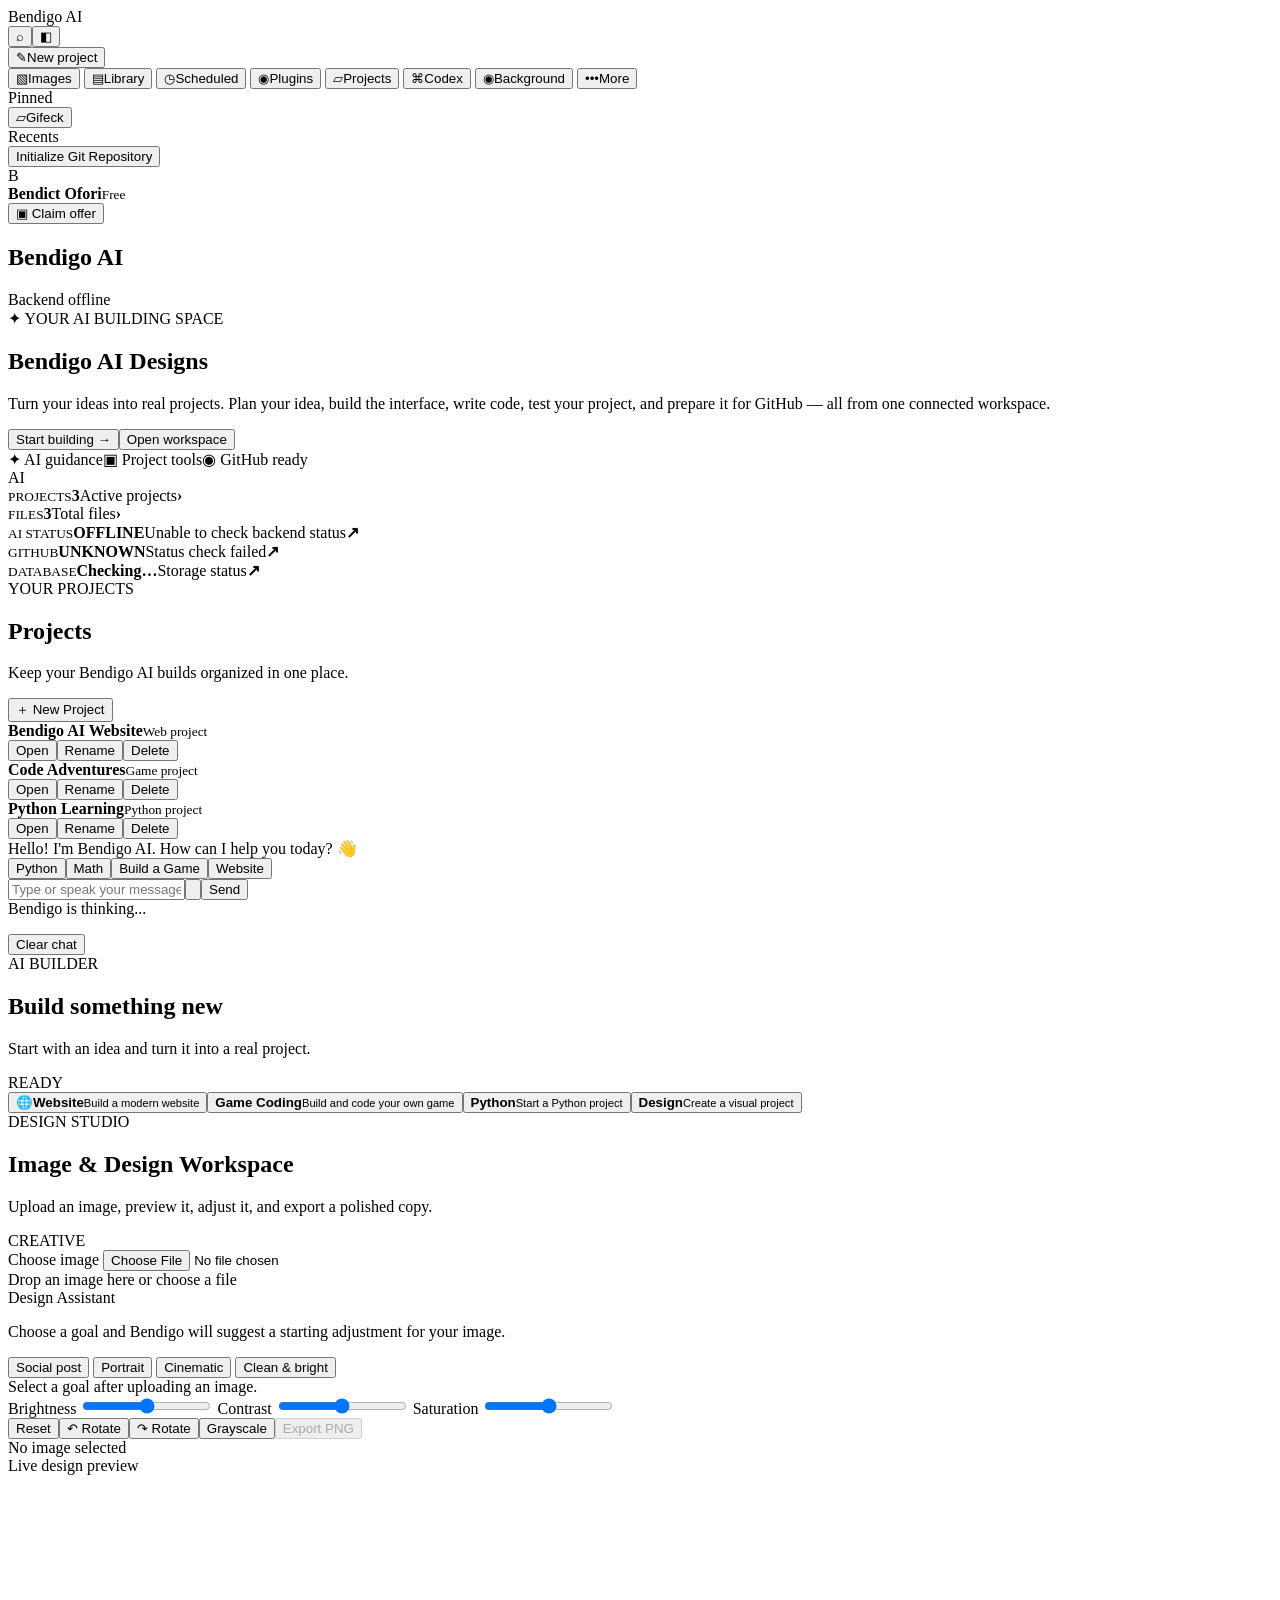
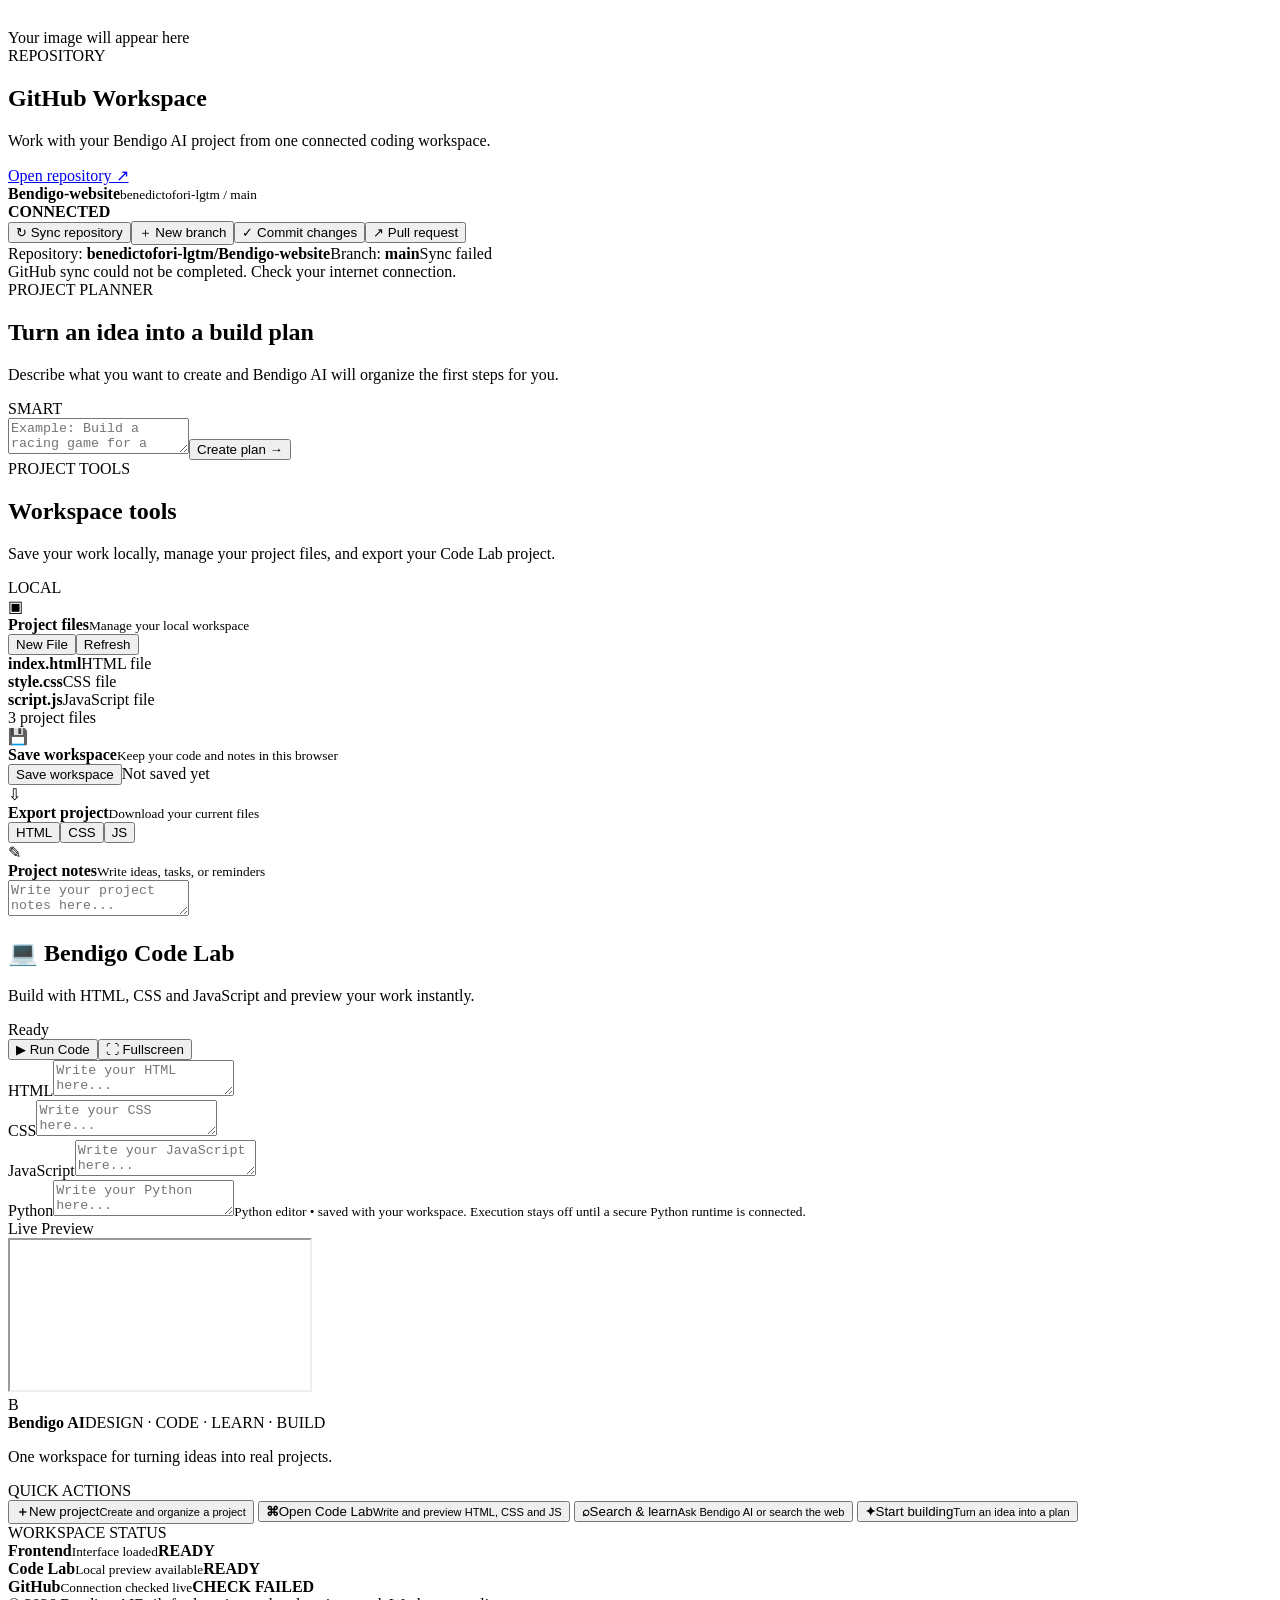
==== index.html @ de5a5fce "Add database status to workspace dashboard" ====
<!DOCTYPE html>
<html lang="en">
<head>
<meta charset="UTF-8">
<meta name="viewport" content="width=device-width, initial-scale=1.0">
<title>Bendigo AI Designs</title>
<link rel="stylesheet" href="style.css">
</head>
<body>
<main class="app">
<aside class="sidebar">
<div class="brand chatgpt-style-brand">
  <div class="brand-title">Bendigo AI</div>
  <div class="sidebar-top-icons"><button id="sidebarSearchButton" type="button" class="sidebar-icon" aria-label="Search">⌕</button><button id="sidebarCollapseButton" type="button" class="sidebar-icon" aria-label="Collapse sidebar">◧</button></div>
<div id="sidebarSearch" class="sidebar-search" hidden><input id="sidebarSearchInput" type="search" placeholder="Search workspace..." autocomplete="off"></div>
</div>
<button id="newChatButton" class="side-button chatgpt-new-chat" type="button"><span class="nav-icon">✎</span><span>New project</span></button>
<nav class="chatgpt-nav" aria-label="Main navigation">
  <button type="button" class="side-link" data-workspace-target="designStudio"><span class="nav-icon">▧</span><span>Images</span></button>
  <button type="button" class="side-link" data-workspace-target="tools"><span class="nav-icon">▤</span><span>Library</span></button>
  <button type="button" class="side-link" data-workspace-target="planner"><span class="nav-icon">◷</span><span>Scheduled</span></button>
  <button type="button" class="side-link" data-workspace-target="builder"><span class="nav-icon">◉</span><span>Plugins</span></button>
  <button type="button" class="side-link" data-workspace-target="projects"><span class="nav-icon">▱</span><span>Projects</span></button>
  <button type="button" class="side-link" data-workspace-target="codeLab"><span class="nav-icon">⌘</span><span>Codex</span></button>
  
<button id="backgroundSettingsButton" type="button" class="side-link background-settings-trigger"><span class="nav-icon">◉</span><span>Background</span></button>
  <button id="sidebarMoreButton" type="button" class="side-link more-link"><span class="nav-icon">•••</span><span>More</span></button><div id="sidebarMoreMenu" class="sidebar-more-menu" hidden><button type="button" data-more-target="chat">AI Chat</button><button type="button" data-more-target="planner">Project Planner</button><button type="button" data-more-target="tools">Workspace Tools</button><button type="button" data-more-target="github">GitHub Workspace</button></div>
</nav>
<div class="sidebar-heading">Pinned</div>
<button type="button" class="side-link pinned-link" data-workspace-target="github"><span class="nav-icon">▱</span><span>Gifeck</span></button>
<div class="sidebar-heading recents-heading">Recents</div>
<button type="button" class="side-link recent-link" data-workspace-target="github"><span>Initialize Git Repository</span></button>
<div class="sidebar-spacer"></div>
<div class="sidebar-profile">
  <div class="profile-avatar">B</div>
  <div class="profile-copy"><strong>Bendict Ofori</strong><small>Free</small></div>
</div>
<button type="button" class="claim-offer"><span>▣</span> Claim offer</button>
</aside>

<section class="main-chat">
<header><div><h1>Bendigo AI</h1></div><div class="header-ready"><span></span> AI workspace ready</div></header>
<section id="dashboard" class="workspace-dashboard">
<div class="workspace-kicker">✦ YOUR AI BUILDING SPACE</div>
<div class="workspace-hero">
<div>
<h2>Bendigo AI Designs</h2>
<p>Turn your ideas into real projects. Plan your idea, build the interface, write code, test your project, and prepare it for GitHub — all from one connected workspace.</p>
<div class="workspace-actions"><button id="startBuildingButton" type="button">Start building →</button><button id="openWorkspaceButton" type="button">Open workspace</button></div>
<div class="workspace-tags"><span>✦ AI guidance</span><span>▣ Project tools</span><span>◉ GitHub ready</span></div>
</div>
<div class="workspace-ai">AI</div>
</div>
<div class="workspace-stats">
<div><small>PROJECTS</small><strong id="statProjects">3</strong><span>Active projects</span><b>›</b></div>
<div><small>FILES</small><strong id="statFiles">3</strong><span>Total files</span><b>›</b></div>
<div><small>AI STATUS</small><strong id="statAI">Checking…</strong><span id="statAISub">Backend status</span><b>↗</b></div>
<div><small>GITHUB</small><strong id="statGithub">Checking…</strong><span id="statGithubSub">Repository status</span><b>↗</b></div>
<div><small>DATABASE</small><strong id="statDatabase">Checking…</strong><span id="statDatabaseSub">Storage status</span><b>↗</b></div>
</div>
</section><section id="projects" class="projects-panel">
  <div class="projects-head">
    <div><div class="workspace-kicker">YOUR PROJECTS</div><h2>Projects</h2><p>Keep your Bendigo AI builds organized in one place.</p></div>
    <button id="newProjectButton" type="button" class="project-primary">＋ New Project</button>
  </div>
  <div id="projectGrid" class="project-grid"></div>
</section><section id="chat" class="chat"><div class="message ai">Hello! I'm Bendigo AI. How can I help you today? 👋</div></section>
<div class="quick-prompts" aria-label="Quick prompts"><button type="button" data-prompt="Help me learn Python step by step">Python</button><button type="button" data-prompt="Help me solve this math problem step by step">Math</button><button type="button" data-prompt="Help me build a game step by step">Build a Game</button><button type="button" data-prompt="Help me create a website">Website</button></div><div class="input-area"><input id="userInput" type="text" placeholder="Type or speak your message..." autocomplete="off"><button id="voiceButton" type="button" aria-label="Use microphone" title="Voice input"><svg class="voice-mic-icon" viewBox="0 0 24 24" aria-hidden="true"><rect x="8" y="3" width="8" height="12" rx="4"></rect><path d="M5 11a7 7 0 0 0 14 0M12 18v3M8.5 21h7"></path></svg></button><button id="sendButton" type="button">Send</button></div>
<div id="typingIndicator" class="typing-indicator" aria-live="polite"><span></span><span></span><span></span> Bendigo is thinking...</div><p id="voiceStatus" class="voice-status"></p><button id="clearButton" class="clear" type="button">Clear chat</button>

<section id="builder" class="builder-panel"><div class="builder-head"><div><div class="workspace-kicker">AI BUILDER</div><h2>Build something new</h2><p>Start with an idea and turn it into a real project.</p></div><span class="builder-badge">READY</span></div><div class="builder-grid"><button type="button" data-builder="website"><b>🌐</b><strong>Website</strong><small>Build a modern website</small></button><button type="button" data-builder="game"><strong>Game Coding</strong><small>Build and code your own game</small></button><button type="button" data-builder="python"><strong>Python</strong><small>Start a Python project</small></button><button type="button" data-builder="design"><strong>Design</strong><small>Create a visual project</small></button></div></section><section id="designStudio" class="design-studio-panel">
<div class="design-studio-head"><div><div class="workspace-kicker">DESIGN STUDIO</div><h2>Image & Design Workspace</h2><p>Upload an image, preview it, adjust it, and export a polished copy.</p></div><span class="design-badge">CREATIVE</span></div>
<div class="design-grid">
<div class="design-upload-card">
<label class="design-upload-label" for="designImageInput">Choose image</label>
<input id="designImageInput" type="file" accept="image/*">
<div id="designDropZone" class="design-drop-zone">Drop an image here or choose a file</div>
<div class="design-assistant-card">
<div class="design-assistant-title">Design Assistant</div>
<p>Choose a goal and Bendigo will suggest a starting adjustment for your image.</p>
<div class="design-goals">
<button type="button" data-design-goal="social">Social post</button>
<button type="button" data-design-goal="portrait">Portrait</button>
<button type="button" data-design-goal="cinematic">Cinematic</button>
<button type="button" data-design-goal="clean">Clean & bright</button>
</div>
<span id="designAssistantStatus" class="tool-status">Select a goal after uploading an image.</span>
</div>
<div class="design-controls">
<label>Brightness <input id="designBrightness" type="range" min="50" max="150" value="100"></label>
<label>Contrast <input id="designContrast" type="range" min="50" max="150" value="100"></label>
<label>Saturation <input id="designSaturation" type="range" min="0" max="200" value="100"></label>
</div>
<div class="design-actions"><button id="designResetButton" type="button">Reset</button><button id="designRotateLeft" type="button">↶ Rotate</button><button id="designRotateRight" type="button">↷ Rotate</button><button id="designGrayscale" type="button">Grayscale</button><button id="designDownloadButton" type="button" disabled>Export PNG</button></div>
<span id="designStatus" class="tool-status">No image selected</span>
</div>
<div class="design-preview-card"><div class="design-preview-title">Live design preview</div><div class="design-canvas-wrap"><canvas id="designCanvas"></canvas><div id="designEmptyState">Your image will appear here</div></div></div>
</div>
</section><section id="github" class="github-panel"><div class="github-head"><div><div class="workspace-kicker">REPOSITORY</div><h2>GitHub Workspace</h2><p>Work with your Bendigo AI project from one connected coding workspace.</p></div><a class="github-open" href="https://github.com/benedictofori-lgtm/Bendigo-website" target="_blank" rel="noopener">Open repository ↗</a></div><div class="github-status"><span class="github-dot"></span><div><strong>Bendigo-website</strong><small>benedictofori-lgtm / main</small></div><b id="githubConnectionMode">CONNECTED</b></div><div class="github-actions"><button id="githubSyncButton" type="button">↻ Sync repository</button><button id="githubBranchButton" type="button">＋ New branch</button><button id="githubCommitButton" type="button">✓ Commit changes</button><button id="githubPrButton" type="button">↗ Pull request</button></div><div class="github-meta"><span>Repository: <b>benedictofori-lgtm/Bendigo-website</b></span><span>Branch: <b id="githubBranchName">main</b></span><span id="githubSyncStatus">Ready to sync</span></div><div id="githubFiles" class="github-files"><div class="github-file">Loading repository files…</div></div></section><section id="planner" class="planner-panel">
<div class="planner-head"><div><div class="workspace-kicker">PROJECT PLANNER</div><h2>Turn an idea into a build plan</h2><p>Describe what you want to create and Bendigo AI will organize the first steps for you.</p></div><span class="planner-badge">SMART</span></div>
<div class="planner-input-row"><textarea id="plannerInput" placeholder="Example: Build a racing game for a school website with levels, score, and a start screen."></textarea><button id="planProjectButton" type="button">Create plan →</button></div>
<div id="plannerResult" class="planner-result" hidden></div>
</section><section id="tools" class="tools-panel">
<div class="tools-head"><div><div class="workspace-kicker">PROJECT TOOLS</div><h2>Workspace tools</h2><p>Save your work locally, manage your project files, and export your Code Lab project.</p></div><span class="tools-badge">LOCAL</span></div>
<div class="tools-grid">
<div class="tool-card file-explorer-card"><div class="tool-card-top"><span class="tool-icon">▣</span><div><strong>Project files</strong><small>Manage your local workspace</small></div></div><div class="file-explorer-actions"><button id="newFileButton" type="button">New File</button><button id="refreshFilesButton" type="button">Refresh</button></div><div id="workspaceFiles" class="workspace-files file-explorer-list"></div><span id="fileExplorerStatus" class="tool-status">3 core files</span></div>
<div class="tool-card"><div class="tool-card-top"><span class="tool-icon">💾</span><div><strong>Save workspace</strong><small>Keep your code and notes in this browser</small></div></div><button id="saveWorkspaceButton" class="tool-action" type="button">Save workspace</button><span id="saveWorkspaceStatus" class="tool-status">Not saved yet</span></div>
<div class="tool-card"><div class="tool-card-top"><span class="tool-icon">⇩</span><div><strong>Export project</strong><small>Download your current files</small></div></div><div class="tool-actions"><button id="downloadHtmlButton" type="button">HTML</button><button id="downloadCssButton" type="button">CSS</button><button id="downloadJsButton" type="button">JS</button></div></div>
<div class="tool-card notes-card"><div class="tool-card-top"><span class="tool-icon">✎</span><div><strong>Project notes</strong><small>Write ideas, tasks, or reminders</small></div></div><textarea id="projectNotes" class="project-notes" placeholder="Write your project notes here..."></textarea></div>
</div>
</section><section id="codeLab" class="code-lab">
<div class="code-lab-header"><div><h2>💻 Bendigo Code Lab</h2><p>Build with HTML, CSS and JavaScript and preview your work instantly.</p></div><div class="code-lab-actions"><div class="code-status" id="codeStatus">Ready</div><button id="runCodeButton" type="button">▶ Run Code</button><button id="fullscreenPreviewButton" type="button" class="preview-control">⛶ Fullscreen</button></div></div>
<div class="editor-grid">
<div class="editor-box"><label for="htmlCode">HTML</label><textarea id="htmlCode" spellcheck="false" placeholder="Write your HTML here..."></textarea></div>
<div class="editor-box"><label for="cssCode">CSS</label><textarea id="cssCode" spellcheck="false" placeholder="Write your CSS here..."></textarea></div>
<div class="editor-box"><label for="jsCode">JavaScript</label><textarea id="jsCode" spellcheck="false" placeholder="Write your JavaScript here..."></textarea></div>
<div class="editor-box"><label for="pythonCode">Python</label><textarea id="pythonCode" spellcheck="false" placeholder="Write your Python here..."></textarea><small class="editor-note">Python editor • saved with your workspace. Execution stays off until a secure Python runtime is connected.</small></div>
</div>
<div class="preview-title">Live Preview</div><iframe id="codePreview" title="Code preview" sandbox="allow-scripts"></iframe>
</section>
</section>

<section class="bendigo-bottom" aria-label="Bendigo AI workspace shortcuts">
  <div class="bottom-glow"></div>
  <div class="bottom-topline">
    <div class="bottom-brand">
      <div class="bottom-mark" aria-hidden="true">B</div>
      <div><strong>Bendigo AI</strong><span>DESIGN · CODE · LEARN · BUILD</span></div>
    </div>
    <p class="bottom-intro">One workspace for turning ideas into real projects.</p>
  </div>
  <div class="bottom-section-label">QUICK ACTIONS</div>
  <div class="bottom-grid">
    <button type="button" data-bottom-action="new-project"><b>＋</b><span>New project</span><small>Create and organize a project</small></button>
    <button type="button" data-bottom-action="open-code"><b>⌘</b><span>Open Code Lab</span><small>Write and preview HTML, CSS and JS</small></button>
    <button type="button" data-bottom-action="search"><b>⌕</b><span>Search & learn</span><small>Ask Bendigo AI or search the web</small></button>
    <button type="button" data-bottom-action="build"><b>✦</b><span>Start building</span><small>Turn an idea into a plan</small></button>
  </div>
  <div class="bottom-section-label bottom-status-label">WORKSPACE STATUS</div>
  <div class="bottom-status-grid">
    <div><span class="bottom-status-dot" aria-hidden="true"></span><span><strong>Frontend</strong><small>Interface loaded</small></span><b>READY</b></div>
    <div><span class="bottom-status-dot" aria-hidden="true"></span><span><strong>Code Lab</strong><small>Local preview available</small></span><b>READY</b></div>
    <div><span class="bottom-status-dot bottom-status-checking" aria-hidden="true"></span><span><strong>GitHub</strong><small>Connection checked live</small></span><b id="bottomGithubStatus">CHECKING</b></div>
  </div>
  <div class="bottom-line"></div>
  <div class="bottom-meta"><span>© 2026 Bendigo AI</span><span>Built for learning and real project work</span><span class="bottom-live"><i></i> Workspace online</span></div>
</section>
</main>

<section id="backgroundSettings" class="background-settings" hidden aria-label="Background color picker">
  <div class="background-settings-backdrop" data-background-close></div>
  <div class="background-settings-dialog" role="dialog" aria-modal="true" aria-labelledby="backgroundSettingsTitle">
    <div class="background-settings-header">
      <h2 id="backgroundSettingsTitle">Color picker</h2>
      <button id="backgroundSettingsClose" class="background-close" type="button" aria-label="Close">×</button>
    </div>
    <div class="background-settings-body">
      <div class="background-color-row">
        <input id="backgroundColorSlider" class="rainbow-slider" type="range" min="0" max="360" value="220" aria-label="Background color">
        <output id="backgroundColorValue">#020817</output>
      </div>
      <div class="background-brightness-row">
        <div class="background-brightness-head"><strong>Brightness</strong><output id="backgroundBrightnessValue">70%</output></div>
        <input id="backgroundBrightnessSlider" class="brightness-slider" type="range" min="15" max="100" value="70" aria-label="Background brightness">
      </div>
      <div id="backgroundPreview" class="background-preview" aria-label="Background preview"></div>
    </div>
    <div class="background-settings-footer">
      <button id="backgroundResetButton" class="background-reset" type="button">Reset</button>
      <button id="backgroundApplyButton" class="background-apply" type="button">Apply</button>
    </div>
  </div>
</section>
<script src="script.js"></script>
</body>
</html>
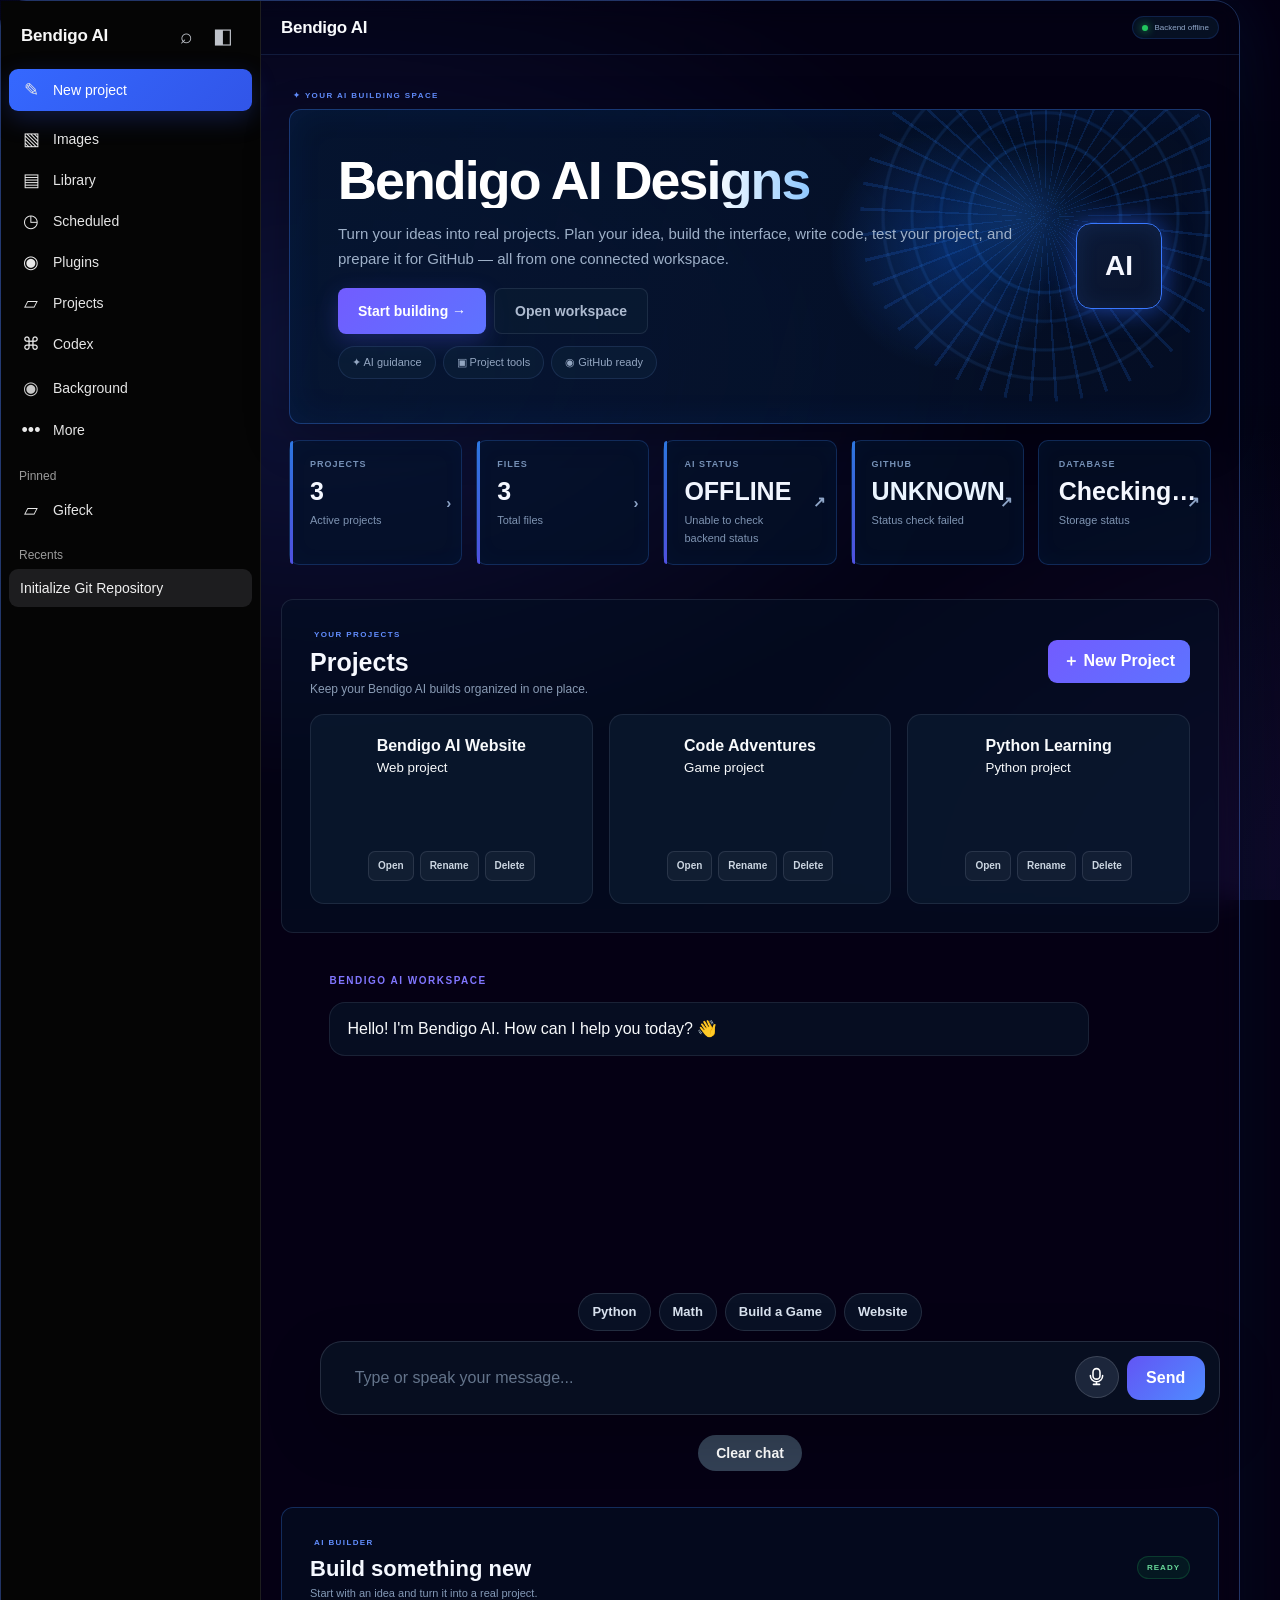
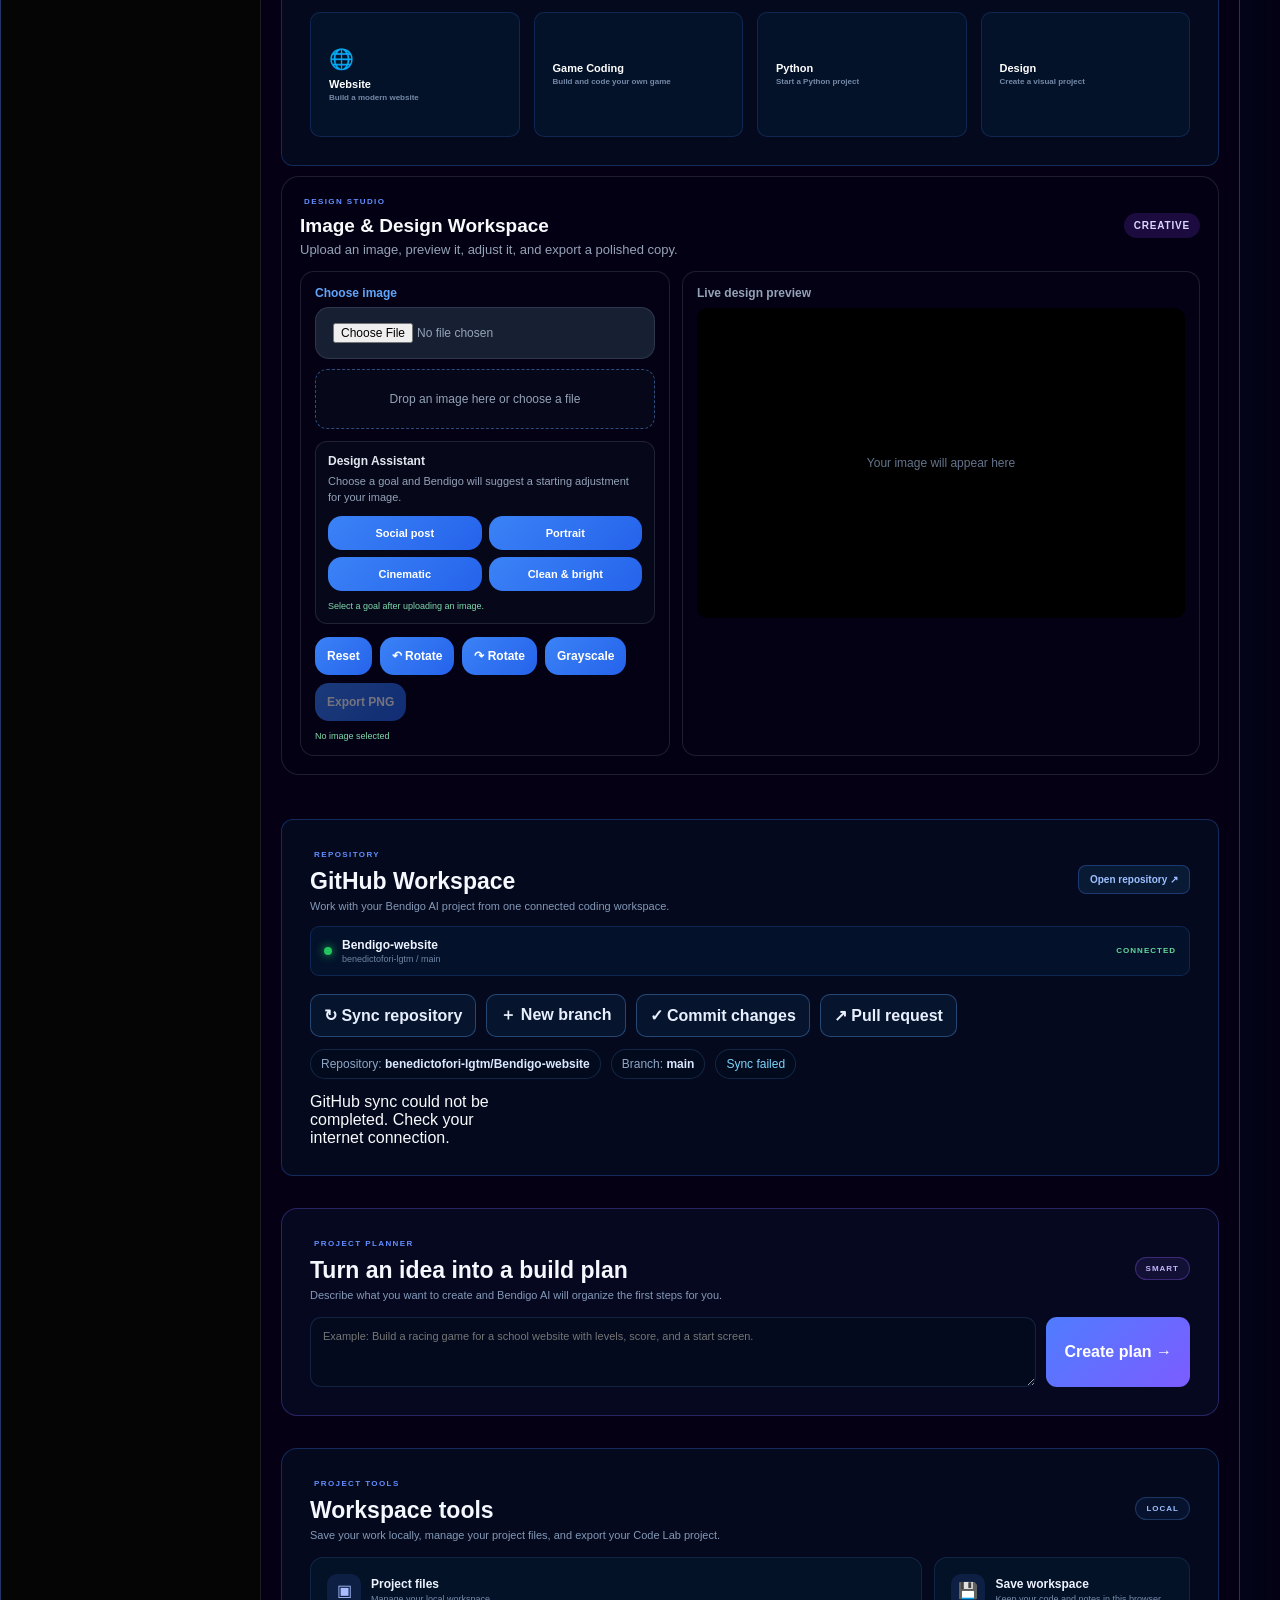
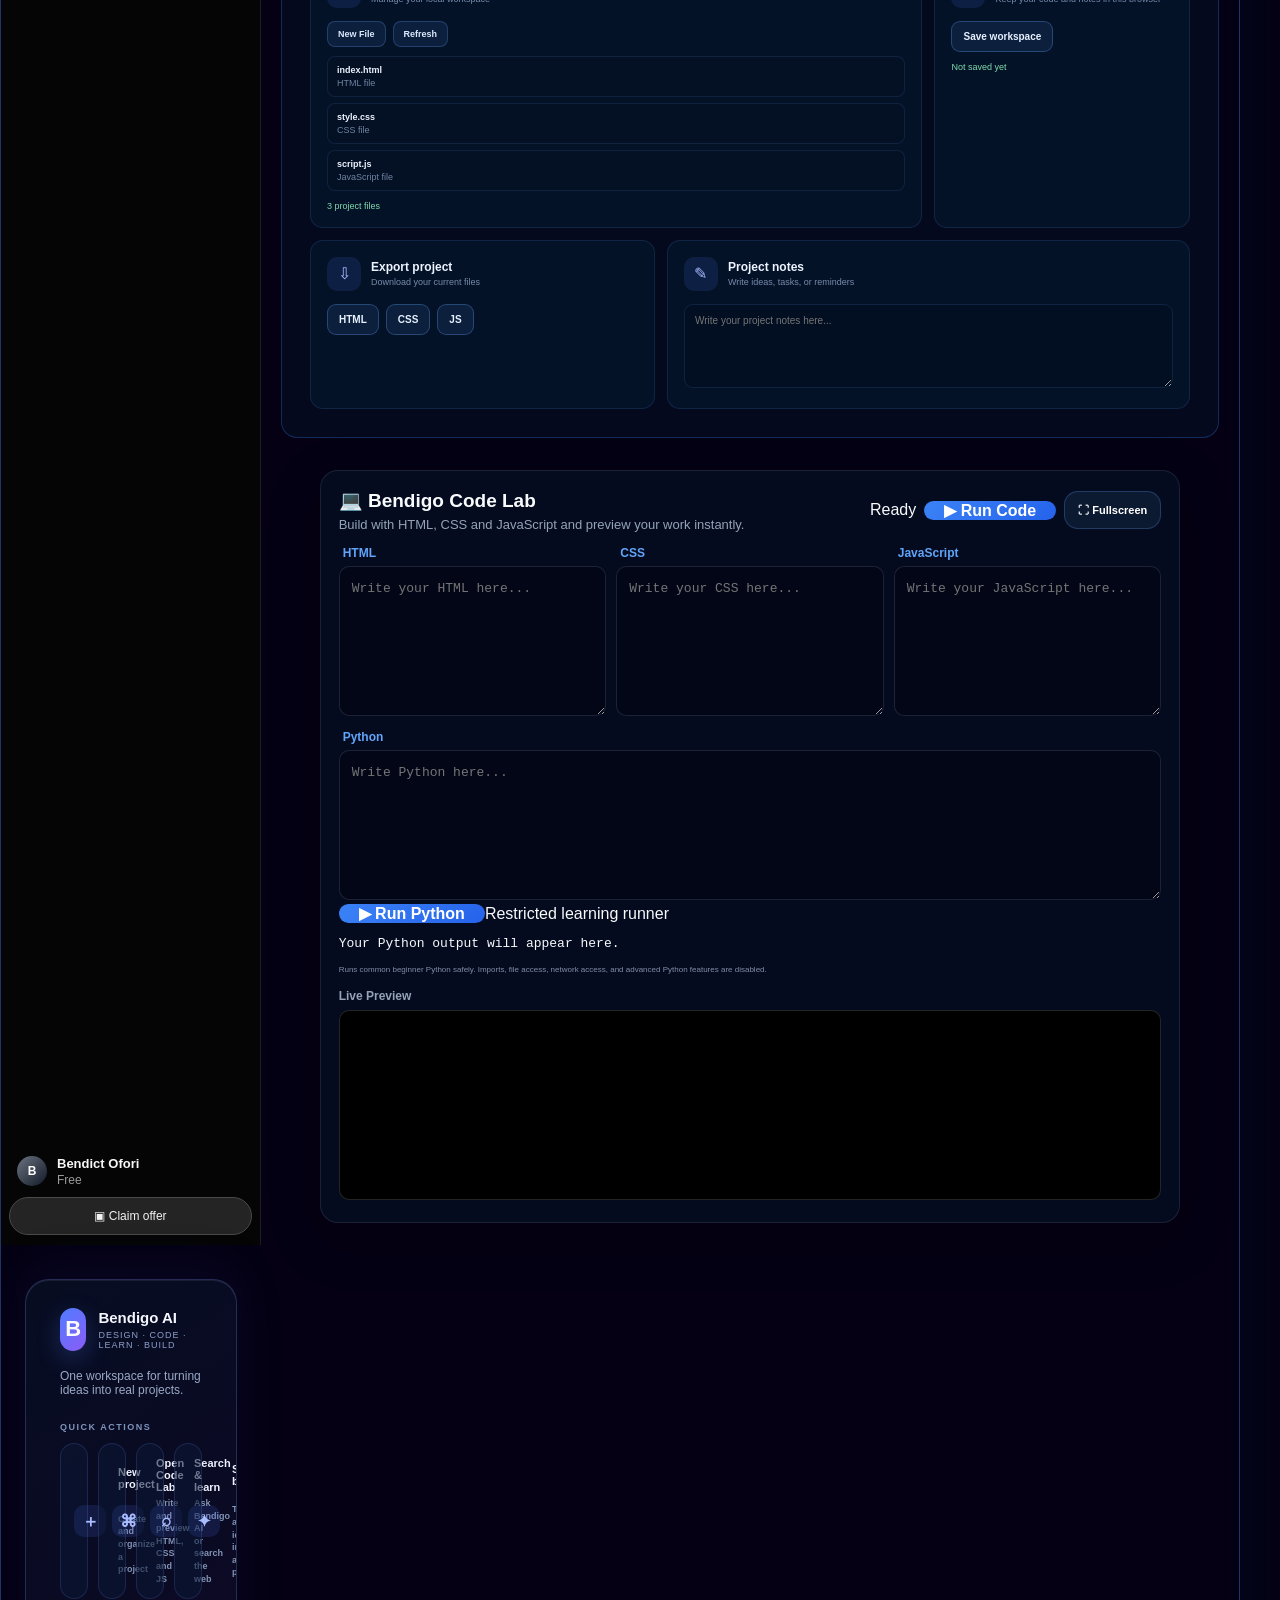
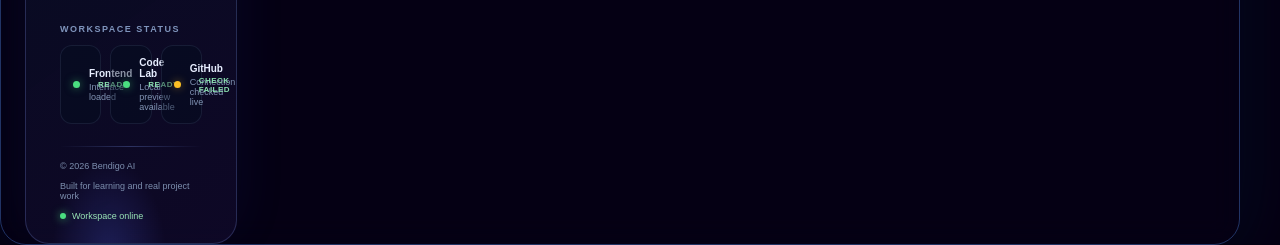
==== commit ad122aad: "Add Python run controls to Code Lab" ====
--- a/index.html
+++ b/index.html
@@ -114,7 +114,7 @@
 <div class="editor-box"><label for="htmlCode">HTML</label><textarea id="htmlCode" spellcheck="false" placeholder="Write your HTML here..."></textarea></div>
 <div class="editor-box"><label for="cssCode">CSS</label><textarea id="cssCode" spellcheck="false" placeholder="Write your CSS here..."></textarea></div>
 <div class="editor-box"><label for="jsCode">JavaScript</label><textarea id="jsCode" spellcheck="false" placeholder="Write your JavaScript here..."></textarea></div>
-<div class="editor-box"><label for="pythonCode">Python</label><textarea id="pythonCode" spellcheck="false" placeholder="Write your Python here..."></textarea><small class="editor-note">Python editor • saved with your workspace. Execution stays off until a secure Python runtime is connected.</small></div>
+<div class="editor-box python-editor-box"><label for="pythonCode">Python</label><textarea id="pythonCode" spellcheck="false" placeholder="Write Python here..."></textarea><div class="python-run-row"><button id="runPythonButton" type="button">▶ Run Python</button><span id="pythonRunStatus" role="status">Restricted learning runner</span></div><pre id="pythonOutput" class="python-output" aria-live="polite">Your Python output will appear here.</pre><small class="editor-note">Runs common beginner Python safely. Imports, file access, network access, and advanced Python features are disabled.</small></div>
 </div>
 <div class="preview-title">Live Preview</div><iframe id="codePreview" title="Code preview" sandbox="allow-scripts"></iframe>
 </section>
--- a/style.css
+++ b/style.css
@@ -0,0 +1,969 @@
+:root{--bg:#0b1020;--panel:#111827;--panel-2:#172033;--text:#f8fafc;--muted:#94a3b8;--accent:#3b82f6;--accent-2:#60a5fa;--user:#2563eb;--ai:#1e293b;--border:rgba(148,163,184,.18)}
+*{box-sizing:border-box}body{margin:0;min-height:100vh;font-family:Arial,sans-serif;background:#020617;display:flex;align-items:center;justify-content:center;padding:24px;color:var(--text);position:relative;overflow-x:hidden}
+body::before{content:"";position:fixed;z-index:0;width:145vmax;height:145vmax;left:50%;top:50%;transform:translate(-50%,-50%);transform-origin:center;background-image:url("556687203956557153.jfif");background-size:cover;background-position:center;background-repeat:no-repeat;animation:spaceRotate 50s linear infinite;opacity:.96;pointer-events:none}
+body::after{content:"";position:fixed;inset:0;z-index:1;background:linear-gradient(var(--bendigo-bg-tint,rgba(2,6,23,.10)),var(--bendigo-bg-tint,rgba(2,6,23,.10))),linear-gradient(var(--bendigo-bg-overlay,rgba(2,6,23,.14)),var(--bendigo-bg-overlay,rgba(2,6,23,.14)));pointer-events:none}
+.app{position:relative;z-index:2;width:100%;max-width:1200px;min-height:calc(100vh - 48px);display:grid;grid-template-columns:230px 1fr;background:rgba(7,13,29,.16);border:1px solid rgba(148,163,184,.42);border-radius:28px;overflow:hidden;box-shadow:0 28px 90px rgba(0,0,0,.62),0 0 45px rgba(96,165,250,.12);backdrop-filter:blur(10px);-webkit-backdrop-filter:blur(10px)}
+.sidebar{padding:22px 16px;background:rgba(2,6,23,.16);border-right:1px solid var(--border);display:flex;flex-direction:column}.brand{display:flex;align-items:center;gap:11px;margin-bottom:25px}.logo,.header-logo{display:grid;place-items:center;border-radius:14px;background:linear-gradient(135deg,var(--accent),#7c3aed);box-shadow:0 8px 25px rgba(59,130,246,.3)}.logo{width:45px;height:45px;font-size:25px}.brand strong{display:block;font-size:16px}.brand span{color:var(--muted);font-size:12px}
+.side-button,.side-link{width:100%;border:0;color:var(--text);cursor:pointer;text-align:left}.side-button{padding:12px 14px;border-radius:12px;background:linear-gradient(135deg,var(--accent),#2563eb);font-weight:600;margin-bottom:25px}.side-section p{margin:0 10px 8px;color:#64748b;font-size:11px;font-weight:bold;letter-spacing:1px}.side-link{padding:12px 10px;margin-bottom:4px;background:transparent;border-radius:10px;font-size:14px}.side-link:hover{background:var(--panel-2)}.sidebar-bottom{margin-top:auto;display:flex;flex-direction:column;gap:5px;color:#4ade80;font-size:13px}.sidebar-bottom small{color:#64748b}
+.main-chat{min-width:0;display:flex;flex-direction:column}header{display:flex;align-items:center;gap:15px;padding:22px 24px;background:rgba(2,6,23,.10);border-bottom:1px solid var(--border)}.header-logo{width:52px;height:52px;font-size:29px}h1{margin:0;font-size:24px}header p{margin:5px 0 0;color:var(--muted)}
+.chat{flex:1;min-height:300px;height:360px;padding:24px;overflow-y:auto;background:rgba(15,23,42,.10)}.message{max-width:78%;padding:14px 17px;margin-bottom:14px;border-radius:18px;line-height:1.5;animation:messageIn .2s ease-out}.message.ai{background:var(--ai);border:1px solid var(--border);margin-right:auto}.message.user{background:linear-gradient(135deg,var(--user),#1d4ed8);color:white;margin-left:auto}.quick-prompts{display:flex;gap:8px;flex-wrap:wrap;padding:10px 20px 4px;background:rgba(2,6,23,.08)}.quick-prompts button{min-height:36px;padding:0 13px;border:1px solid rgba(148,163,184,.25);border-radius:999px;background:rgba(15,23,42,.28);font-size:13px;backdrop-filter:blur(5px)}.quick-prompts button:hover{background:rgba(59,130,246,.35)}.input-area{display:flex;gap:10px;padding:18px 20px 10px;background:rgba(2,6,23,.08)}input{flex:1;min-width:0;padding:15px 17px;border:1px solid var(--border);border-radius:14px;font-size:16px;outline:none;background:var(--panel-2);color:var(--text)}input::placeholder{color:#64748b}input:focus{border-color:var(--accent-2);box-shadow:0 0 0 3px rgba(59,130,246,.14)}button{border:0;border-radius:14px;padding:0 20px;background:linear-gradient(135deg,var(--accent),#2563eb);color:white;font-size:16px;font-weight:600;cursor:pointer}button:hover{opacity:.94}button:disabled{opacity:.55;cursor:not-allowed}#voiceButton{padding:0 16px}.voice-status{min-height:20px;margin:0;padding:4px 20px 12px;text-align:center;font-size:13px;color:var(--muted);background:rgba(2,6,23,.08)}.clear{align-self:center;margin:0 auto 18px;padding:10px 18px;background:#334155;font-size:14px}
+.code-lab{margin:0 20px 22px;padding:18px;border:1px solid var(--border);border-radius:18px;background:rgba(2,6,23,.12)}.code-lab-header{display:flex;align-items:center;justify-content:space-between;gap:15px;margin-bottom:14px}.code-lab h2{margin:0 0 5px;font-size:19px}.code-lab-header p{margin:0;color:var(--muted);font-size:13px}
+.editor-grid{display:grid;grid-template-columns:repeat(3,1fr);gap:10px}.editor-box label{display:block;margin:0 0 6px 4px;color:var(--accent-2);font-size:12px;font-weight:bold}textarea{width:100%;min-height:150px;resize:vertical;padding:12px;border:1px solid var(--border);border-radius:10px;outline:none;background:#020617;color:#dbeafe;font:13px/1.5 Consolas,monospace}textarea:focus{border-color:var(--accent-2)}.preview-title{margin:14px 0 7px;font-size:12px;color:var(--muted);font-weight:bold}#codePreview{width:100%;height:190px;border:1px solid var(--border);border-radius:10px;background:white}
+.game-score{padding:9px 13px;border-radius:10px;background:var(--panel-2);font-weight:bold}.game-area{position:relative;width:min(100%,430px);height:330px;margin:0 auto;overflow:hidden;border:4px solid #334155;border-radius:14px;background:repeating-linear-gradient(90deg,#263241 0,#263241 48%,#334155 48%,#334155 52%);outline:none}.road-line{position:absolute;width:7px;height:55px;background:#f8fafc;left:50%;transform:translateX(-50%);opacity:.75}.line-one{top:20px}.line-two{top:150px}.car{position:absolute;z-index:3;display:grid;place-items:center;width:52px;height:65px;font-size:38px;user-select:none}.player-car{bottom:18px;left:calc(50% - 26px)}.enemy-car{top:-80px;left:calc(50% - 26px)}.game-message{position:absolute;z-index:5;inset:0;display:grid;place-items:center;text-align:center;font-size:22px;font-weight:bold;text-shadow:0 2px 8px #000;pointer-events:none}.game-controls{display:flex;justify-content:center;gap:8px;margin-top:12px}.game-controls button{min-height:42px}
+
+@keyframes messageIn{from{opacity:0;transform:translateY(6px)}to{opacity:1;transform:translateY(0)}}@media(max-width:850px){.editor-grid{grid-template-columns:1fr}.app{grid-template-columns:190px 1fr}}@media(max-width:650px){body{padding:0}.app{min-height:100vh;border-radius:0;grid-template-columns:1fr}.sidebar{display:none}.chat{height:360px}.message{max-width:88%}.code-lab{margin:0 20px 22px;padding:18px;border:1px solid var(--border);border-radius:18px;background:rgba(2,6,23,.12)}.code-lab-header{display:flex;align-items:center;justify-content:space-between;gap:15px;margin-bottom:14px}.code-lab-header button{min-height:42px}}
+.chat-search{margin:10px 0}.chat-search input{width:100%;box-sizing:border-box;padding:10px 12px;border:1px solid var(--border);border-radius:10px;background:var(--panel-2);color:var(--text);outline:none}.typing-indicator{display:none;align-items:center;gap:4px;margin:8px 20px;color:var(--muted);font-size:12px}.typing-indicator span{width:6px;height:6px;border-radius:50%;background:var(--accent-2);animation:bounce 1s infinite}.typing-indicator span:nth-child(2){animation-delay:.15s}.typing-indicator span:nth-child(3){animation-delay:.3s}@keyframes bounce{50%{transform:translateY(-4px);opacity:.5}}.message.ai{white-space:pre-wrap}.message.user{white-space:pre-wrap}@keyframes spaceRotate{from{transform:translate(-50%,-50%) rotate(0deg)}to{transform:translate(-50%,-50%) rotate(360deg)}}
+@keyframes spaceOrbit{from{transform:translate(-50%,-50%) rotate(0deg)}to{transform:translate(-50%,-50%) rotate(360deg)}}
+@media(prefers-reduced-motion:reduce){body::before{animation:none}}
+
+.conversation-list{display:flex;flex-direction:column;gap:4px;max-height:260px;overflow-y:auto;margin:0 0 14px;padding-right:2px}.conversation-row{display:flex;align-items:center;gap:3px;border:1px solid transparent;border-radius:9px;background:rgba(2,6,23,.16)}.conversation-row.active{border-color:rgba(96,165,250,.42);background:rgba(59,130,246,.12)}.conversation-item{flex:1;min-width:0;text-align:left;padding:9px 10px;border-radius:8px;background:transparent;color:var(--muted);font-size:12px;font-weight:500;white-space:nowrap;overflow:hidden;text-overflow:ellipsis}.conversation-item:hover{background:rgba(148,163,184,.08);color:var(--text)}.conversation-delete{width:28px;height:28px;padding:0;background:transparent;color:#94a3b8;font-size:18px}.conversation-delete:hover{background:rgba(239,68,68,.15);color:#fca5a5}.conversation-empty{padding:9px 10px;color:#64748b;font-size:11px}.chat-search{margin-bottom:8px}.chat-search input{background:rgba(15,23,42,.16);padding:10px 12px;font-size:13px}.sidebar .chat-search input{width:100%}@media(max-width:650px){.conversation-list{display:none}}
+
+
+/* Gemini-inspired full-screen surface */
+body{
+  align-items:stretch;
+  justify-content:stretch;
+  padding:0;
+  background:#090a0f;
+}
+body::after{
+  background:
+    radial-gradient(700px 480px at 72% 46%,rgba(39,64,180,.34),transparent 70%),
+    radial-gradient(520px 420px at 58% 78%,rgba(25,45,120,.18),transparent 72%),
+    linear-gradient(180deg,rgba(3,5,12,.68),rgba(3,5,12,.78));
+}
+.app{
+  width:100%;
+  max-width:none;
+  min-height:100vh;
+  height:100vh;
+  grid-template-columns:280px minmax(0,1fr);
+  border:0;
+  border-radius:0;
+  background:rgba(4,6,13,.42);
+  box-shadow:none;
+  backdrop-filter:blur(12px);
+  -webkit-backdrop-filter:blur(12px);
+}
+.sidebar{
+  padding:18px 14px;
+  background:rgba(20,20,21,.88);
+  border-right:1px solid rgba(255,255,255,.045);
+}
+.brand{
+  margin:0 8px 18px;
+  padding:7px 4px;
+}
+.logo{
+  width:40px;
+  height:40px;
+  border-radius:12px;
+  font-size:21px;
+}
+.side-button{
+  margin:0 0 10px;
+  border-radius:22px;
+  padding:11px 16px;
+  background:rgba(255,255,255,.06);
+  color:#f1f3f4;
+  font-weight:600;
+  border:1px solid rgba(255,255,255,.04);
+}
+.side-button:hover{
+  background:rgba(255,255,255,.10);
+}
+.chat-search{
+  margin:4px 0 16px;
+}
+.chat-search input{
+  border-radius:18px;
+  border:1px solid rgba(255,255,255,.07);
+  background:rgba(255,255,255,.045);
+  color:#e8eaed;
+  padding:10px 14px;
+}
+.chat-search input::placeholder{
+  color:#9aa0a6;
+}
+.side-section p{
+  margin-left:12px;
+  color:#8b8f98;
+  letter-spacing:.7px;
+}
+.side-link{
+  border-radius:12px;
+  padding:11px 12px;
+  color:#d9dce1;
+}
+.side-link:hover{
+  background:rgba(255,255,255,.07);
+}
+.sidebar-bottom{
+  padding:0 10px 6px;
+}
+.sidebar-bottom small{
+  color:#777c85;
+}
+.main-chat{
+  min-width:0;
+  min-height:0;
+  background:
+    radial-gradient(620px 440px at 55% 42%,rgba(37,55,150,.22),transparent 72%),
+    rgba(5,7,14,.16);
+}
+header{
+  padding:18px 28px;
+  background:rgba(5,7,14,.16);
+  border-bottom:1px solid rgba(255,255,255,.045);
+}
+.header-logo{
+  width:44px;
+  height:44px;
+  border-radius:50%;
+}
+header h1{
+  font-size:20px;
+}
+header p{
+  color:#8f96a3;
+  font-size:12px;
+}
+.chat{
+  height:auto;
+  min-height:0;
+  background:transparent;
+  padding:34px clamp(24px,8vw,120px);
+  scrollbar-width:thin;
+}
+.message{
+  max-width:min(780px,82%);
+  border-radius:20px;
+}
+.message.ai{
+  background:rgba(30,34,48,.48);
+  border-color:rgba(255,255,255,.06);
+}
+.message.user{
+  background:linear-gradient(135deg,#315fdc,#2448b8);
+}
+.quick-prompts{
+  justify-content:center;
+  padding:8px 28px 10px;
+  background:transparent;
+}
+.quick-prompts button{
+  background:rgba(255,255,255,.045);
+  border-color:rgba(255,255,255,.08);
+  color:#dfe3eb;
+}
+.quick-prompts button:hover{
+  background:rgba(72,91,190,.28);
+}
+.input-area{
+  width:min(900px,calc(100% - 48px));
+  margin:0 auto;
+  padding:10px 14px;
+  border:1px solid rgba(255,255,255,.08);
+  border-radius:30px;
+  background:rgba(31,33,40,.88);
+  box-shadow:0 10px 40px rgba(0,0,0,.25);
+  gap:8px;
+}
+.input-area input{
+  background:transparent;
+  border:0;
+  box-shadow:none;
+  padding:13px 14px;
+}
+.input-area input:focus{
+  border:0;
+  box-shadow:none;
+}
+#voiceButton{
+  width:42px;
+  height:42px;
+  padding:0;
+  border-radius:50%;
+  background:rgba(255,255,255,.07);
+}
+#sendButton{
+  min-width:78px;
+  height:42px;
+  border-radius:21px;
+  padding:0 18px;
+}
+.voice-status{
+  background:transparent;
+}
+.clear{
+  margin-bottom:14px;
+  border-radius:18px;
+}
+.code-lab,.music-studio{
+  background:rgba(9,12,22,.48);
+  border-color:rgba(255,255,255,.08);
+}
+.conversation-row{
+  background:transparent;
+}
+.conversation-row.active{
+  background:rgba(75,95,180,.15);
+}
+.conversation-item{
+  color:#aeb4bf;
+}
+@media(max-width:850px){
+  .app{grid-template-columns:220px minmax(0,1fr)}
+}
+@media(max-width:650px){
+  body{padding:0}
+  .app{height:auto;min-height:100vh;grid-template-columns:1fr}
+  .main-chat{min-height:100vh}
+  header{padding:15px 18px}
+  .chat{padding:24px 16px}
+  .input-area{width:calc(100% - 24px)}
+}
+
+
+/* Remove the rotating image background */
+body::before{
+  display:none;
+}
+body::after{
+  background:
+    radial-gradient(700px 480px at 72% 46%,rgba(39,64,180,.34),transparent 70%),
+    radial-gradient(520px 420px at 58% 78%,rgba(25,45,120,.18),transparent 72%),
+    linear-gradient(180deg,#090a0f,#080910);
+}
+
+
+/* Use the uploaded AI artwork as the website background */
+body::before{
+  display:block;
+  z-index:0;
+  width:100vw;
+  height:100vh;
+  left:0;
+  top:0;
+  transform:none;
+  background-image:url("556687203956557153.jfif");
+  background-size:cover;
+  background-position:center;
+  background-repeat:no-repeat;
+  animation:spaceRotate 50s linear infinite;
+  transform-origin:center center;
+}
+body::after{
+  background:linear-gradient(180deg,rgba(0,4,15,.18),rgba(0,5,18,.30));
+}
+
+
+/* Bendigo voice input button */
+#voiceButton{
+  display:grid;
+  place-items:center;
+  flex:0 0 42px;
+  width:42px;
+  height:42px;
+  padding:0;
+  border-radius:50%;
+  background:rgba(20,22,30,.9);
+  color:#fff;
+  border:1px solid rgba(255,255,255,.14);
+}
+#voiceButton:hover{background:rgba(35,38,48,.96);opacity:1}
+#voiceButton:active{transform:scale(.96)}
+.voice-mic-icon{width:21px;height:21px;fill:none;stroke:currentColor;stroke-width:1.8;stroke-linecap:round;stroke-linejoin:round}
+
+/* Bendigo AI workspace redesign */
+body{align-items:stretch;justify-content:stretch;padding:0;min-height:100vh;background:#06101f;overflow-x:hidden}
+body::before{width:100vw;height:100vh;left:0;top:0;transform:none;background-size:cover;background-position:center;opacity:.62;animation:none}
+body::after{background:linear-gradient(90deg,rgba(3,10,25,.84) 0 18%,rgba(3,10,25,.18) 45%,rgba(3,10,25,.28)),linear-gradient(180deg,rgba(3,10,25,.1),rgba(3,10,25,.5))}
+.app{width:100%;max-width:none;min-height:100vh;grid-template-columns:245px 1fr;border:0;border-radius:0;background:rgba(4,12,28,.22);box-shadow:none;backdrop-filter:blur(8px)}
+.sidebar{padding:20px 15px;background:rgba(3,9,23,.88);border-right:1px solid rgba(148,163,184,.12)}
+.brand{margin-bottom:24px;padding:0 9px}.logo{width:38px;height:38px;border-radius:11px;font-size:21px}
+.side-button{margin-bottom:18px;min-height:44px;border-radius:9px;background:#fff;color:#0a1324;box-shadow:none}
+.chat-search{margin-bottom:18px}.chat-search input{width:100%;padding:11px 12px;border-radius:9px;background:rgba(15,27,47,.9);font-size:13px}
+.side-section p{margin:10px 10px 8px;font-size:10px;color:#8090a8}.side-link{padding:11px 12px;border-radius:8px;color:#aebbd0}.side-link:hover,.side-link:focus{background:rgba(86,104,140,.18);color:#fff}
+.main-chat{min-width:0;background:rgba(6,17,36,.16)}
+header{padding:18px 32px;min-height:82px;background:rgba(4,14,31,.2);border-bottom:1px solid rgba(148,163,184,.13)}
+.header-logo{width:45px;height:45px;border-radius:13px;font-size:24px}h1{font-size:23px}header p{font-size:12px}
+.chat{height:auto;min-height:270px;padding:28px 7%;background:transparent}
+.chat:before{content:"BENDIGO AI WORKSPACE";display:block;color:#8176ff;font-size:10px;font-weight:800;letter-spacing:1.5px;margin:4px 0 16px}
+.message{max-width:760px;border-radius:16px;background:rgba(9,22,43,.62)!important;border:1px solid rgba(148,163,184,.14)!important;backdrop-filter:blur(12px)}
+.message.user{background:linear-gradient(135deg,#6255f5,#7c5cff)!important}
+.quick-prompts{padding:10px 7%;background:transparent;justify-content:center}.quick-prompts button{min-height:38px;background:rgba(13,27,48,.64);border:1px solid rgba(148,163,184,.2);color:#d9e2ef}
+.input-area{margin:0 6%;padding:14px 14px 14px 20px;border:1px solid rgba(148,163,184,.2);border-radius:22px;background:rgba(9,20,38,.72);backdrop-filter:blur(14px);box-shadow:0 18px 55px rgba(0,0,0,.22)}
+.input-area input{background:transparent;border:0;box-shadow:none}#sendButton{min-height:44px;border-radius:13px;background:linear-gradient(135deg,#6255f5,#4f8cff)}#voiceButton{background:rgba(75,91,120,.32);border-radius:50%;min-width:44px}
+.code-lab{margin-left:6%;margin-right:6%;background:rgba(7,19,39,.62);border:1px solid rgba(148,163,184,.15);border-radius:18px;backdrop-filter:blur(14px);box-shadow:0 16px 55px rgba(0,0,0,.2)}
+@media(max-width:850px){.app{grid-template-columns:210px 1fr}.input-area{margin-left:3%;margin-right:3%}}
+@media(max-width:650px){.app{display:block}.main-chat{min-height:100vh}.chat{padding:24px}.quick-prompts{padding:10px 18px}.input-area{margin:0 14px}.code-lab{margin-left:12px;margin-right:12px}}
+
+/* Workspace dashboard */
+.workspace-dashboard{padding:34px 6% 8px}
+.workspace-kicker{font-size:10px;font-weight:800;letter-spacing:1.6px;color:#8b7cff;margin:2px 0 12px 2px}
+.workspace-hero{display:flex;justify-content:space-between;align-items:center;gap:30px;padding:38px 42px;border:1px solid rgba(148,163,184,.16);border-radius:20px;background:rgba(7,19,39,.68);backdrop-filter:blur(15px);box-shadow:0 20px 65px rgba(0,0,0,.2)}
+.workspace-hero h2{margin:0;font-size:48px;line-height:1.05;letter-spacing:-1.5px;color:#f7f9ff}
+.workspace-hero h2::first-letter{color:#fff}
+.workspace-hero p{max-width:760px;margin:16px 0 22px;color:#9aabc2;line-height:1.65;font-size:14px}
+.workspace-actions{display:flex;gap:10px;flex-wrap:wrap}
+.workspace-actions button{border:0;border-radius:9px;padding:12px 18px;font-weight:700;cursor:pointer}
+#startBuildingButton{background:linear-gradient(135deg,#725cff,#5d73ff);color:#fff}
+#openWorkspaceButton{background:rgba(20,34,57,.85);color:#aebbd0;border:1px solid rgba(148,163,184,.15)}
+.workspace-tags{display:flex;gap:10px;flex-wrap:wrap;margin-top:18px}
+.workspace-tags span{padding:9px 12px;border-radius:8px;background:rgba(16,31,53,.72);border:1px solid rgba(148,163,184,.13);font-size:11px;color:#9fafc4}
+.workspace-ai{flex:0 0 92px;height:92px;display:grid;place-items:center;border-radius:26px;background:#10182f;color:#f5f7ff;font-size:27px;font-weight:800;box-shadow:0 0 45px rgba(104,92,255,.45);border:1px solid rgba(122,100,255,.65)}
+.workspace-stats{display:grid;grid-template-columns:repeat(5,minmax(0,1fr));gap:12px;margin-top:16px}
+.workspace-stats>div{padding:18px 20px;border:1px solid rgba(148,163,184,.13);border-radius:14px;background:rgba(7,19,39,.62)}
+.workspace-stats small{display:block;color:#7f91aa;font-size:9px;font-weight:800;letter-spacing:1.3px}
+.workspace-stats strong{display:block;margin:7px 0 3px;color:#f4f7ff;font-size:19px}
+.workspace-stats span{font-size:11px;color:#8799b2}
+@media(max-width:900px){.workspace-hero{padding:28px}.workspace-hero h2{font-size:38px}.workspace-stats{grid-template-columns:repeat(2,1fr)}.workspace-ai{display:none}}
+@media(max-width:600px){.workspace-dashboard{padding:22px 14px 5px}.workspace-hero h2{font-size:32px}.workspace-stats{grid-template-columns:1fr}.workspace-hero{padding:24px 20px}}
+
+.bendigo-mark{display:grid;place-items:center;font-weight:900;letter-spacing:-1px;color:#fff;background:linear-gradient(135deg,#4b8cff,#6f5cff);box-shadow:0 0 24px rgba(86,105,255,.35)}
+.side-link.active{background:rgba(77,92,135,.28);color:#fff;border:1px solid rgba(116,132,174,.15)}
+
+.projects-panel{margin:18px 6% 10px;padding:26px;border:1px solid rgba(148,163,184,.15);border-radius:18px;background:rgba(7,19,39,.62);backdrop-filter:blur(14px)}
+.projects-head{display:flex;justify-content:space-between;align-items:center;gap:20px;margin-bottom:18px}
+.projects-head h2{margin:0;font-size:25px;color:#f7f9ff}.projects-head p{margin:5px 0 0;color:#899bb4;font-size:12px}
+.project-primary{border:0;border-radius:9px;padding:11px 15px;background:linear-gradient(135deg,#725cff,#5d73ff);color:#fff;font-weight:700;cursor:pointer}
+.project-grid{display:grid;grid-template-columns:repeat(3,1fr);gap:12px}
+.project-card{padding:18px;border:1px solid rgba(148,163,184,.14);border-radius:14px;background:rgba(12,27,49,.72);min-height:145px;display:flex;flex-direction:column;justify-content:space-between}
+.project-icon{width:38px;height:38px;border-radius:10px;display:grid;place-items:center;background:rgba(98,85,245,.18);color:#a99fff;font-weight:800}
+.project-card h3{margin:12px 0 3px;color:#f5f7ff;font-size:16px}.project-card p{margin:0;color:#8295ae;font-size:11px}
+.project-card button{align-self:flex-start;margin-top:14px;border:1px solid rgba(148,163,184,.16);background:rgba(28,43,67,.8);color:#b9c7d9;border-radius:7px;padding:7px 10px;cursor:pointer}
+.project-empty{padding:25px;text-align:center;color:#8496af;border:1px dashed rgba(148,163,184,.18);border-radius:12px;grid-column:1/-1}
+@media(max-width:900px){.project-grid{grid-template-columns:repeat(2,1fr)}}@media(max-width:600px){.projects-panel{margin-left:14px;margin-right:14px}.projects-head{align-items:flex-start;flex-direction:column}.project-grid{grid-template-columns:1fr}}
+
+/* Final Bendigo AI dashboard polish */
+.sidebar{position:relative}
+.side-section{margin-bottom:4px}
+.sidebar-workspace-links{display:flex;flex-direction:column;gap:4px}
+.sidebar-workspace-links .side-link{margin:0}
+.side-button{background:linear-gradient(135deg,#3568ff,#3155e8)!important;color:#fff!important;box-shadow:0 8px 24px rgba(49,85,232,.25)!important}
+.sidebar-bottom{gap:10px;color:#4ade80}
+.plan-card{position:relative;padding:12px 28px 12px 12px;border:1px solid rgba(67,126,255,.35);border-radius:10px;background:rgba(9,24,48,.72);color:#cbd7e8;display:flex;flex-direction:column;gap:3px}
+.plan-card small{font-size:8px;letter-spacing:1px;color:#6f8fc0;font-weight:800}
+.plan-card strong{font-size:11px;color:#eef4ff}
+.plan-card span{font-size:8px;color:#7185a2}
+.plan-card b{position:absolute;right:10px;top:50%;transform:translateY(-50%);color:#9db7e8;font-size:18px}
+.sidebar-edit{align-self:flex-start;padding:0;background:transparent;color:#e7edf8;font-size:14px;font-weight:700}
+.online-status{display:none}
+.workspace-dashboard{padding-top:30px}
+.workspace-hero{min-height:212px;padding:30px 38px}
+.workspace-hero h2{font-size:46px}
+.workspace-stats>div{position:relative;min-height:74px;padding:15px 38px 15px 18px}
+.workspace-stats>div>b{position:absolute;right:14px;top:50%;transform:translateY(-50%);color:#8ea5c8;font-size:18px}
+.workspace-stats>div:nth-child(3) strong{color:#f1f5ff}
+.workspace-stats>div:nth-child(4) strong{color:#eaf4ff}
+.header-logo{box-shadow:0 0 28px rgba(86,105,255,.42)}
+@media(max-width:850px){.workspace-hero h2{font-size:38px}}
+
+
+/* Reference dashboard — polished glass / neon layout */
+body{
+  padding:18px;
+  background:#020817;
+}
+body::before{
+  width:135vmax;
+  height:135vmax;
+  opacity:.92;
+  filter:saturate(1.18) brightness(.82);
+}
+body::after{
+  background:
+    radial-gradient(circle at 58% 28%,rgba(37,99,235,.16),transparent 34%),
+    linear-gradient(180deg,rgba(1,8,24,.10),rgba(1,8,24,.24));
+}
+.app{
+  max-width:1240px;
+  min-height:calc(100vh - 36px);
+  grid-template-columns:218px 1fr;
+  border-radius:26px;
+  background:rgba(3,11,28,.22);
+  border:1px solid rgba(91,150,255,.35);
+  box-shadow:0 30px 100px rgba(0,0,0,.62),0 0 70px rgba(31,111,255,.14);
+  backdrop-filter:blur(13px);
+}
+.sidebar{
+  padding:18px 12px;
+  background:linear-gradient(180deg,rgba(3,12,29,.78),rgba(2,8,20,.58));
+  border-right:1px solid rgba(73,130,219,.22);
+}
+.brand{gap:9px;margin:0 8px 14px}
+.logo{width:34px;height:34px;border-radius:10px;font-size:18px}
+.brand strong{font-size:16px}
+.side-button{
+  margin:0 0 18px;
+  min-height:34px;
+  padding:8px 12px;
+  border-radius:9px;
+  font-size:12px;
+}
+.side-section p{font-size:9px;letter-spacing:1.2px;margin:0 9px 6px}
+.side-link{
+  padding:8px 9px;
+  margin-bottom:2px;
+  border-radius:8px;
+  font-size:12px;
+  color:#aebbd0;
+}
+.side-link.active{
+  background:linear-gradient(90deg,rgba(40,91,210,.62),rgba(37,71,155,.46));
+  border:1px solid rgba(78,133,255,.18);
+  box-shadow:inset 2px 0 0 #5b8dff;
+}
+.sidebar-workspace-links{gap:2px}
+.sidebar-bottom{gap:8px}
+.plan-card{padding:10px 25px 10px 10px;border-radius:9px}
+.sidebar-edit{font-size:13px;margin-left:2px}
+.main-chat{background:rgba(3,11,27,.05)}
+.main-chat>header{
+  min-height:54px;
+  padding:11px 20px;
+  background:rgba(2,8,22,.18);
+  border-bottom:1px solid rgba(85,137,224,.16);
+}
+header h1{font-size:17px;letter-spacing:-.3px}
+.header-ready{
+  margin-left:auto;
+  display:flex;
+  align-items:center;
+  gap:6px;
+  padding:6px 9px;
+  border-radius:999px;
+  background:rgba(9,27,48,.6);
+  border:1px solid rgba(58,119,255,.18);
+  color:#91a7c8;
+  font-size:8px;
+  white-space:nowrap;
+}
+.header-ready span{
+  width:6px;height:6px;border-radius:50%;
+  background:#22c55e;
+  box-shadow:0 0 9px #22c55e;
+}
+.workspace-dashboard{
+  padding:20px 20px 5px;
+}
+.workspace-kicker{
+  margin:2px 0 9px 4px;
+  color:#628eff;
+  font-size:8px;
+  letter-spacing:1.4px;
+}
+.workspace-hero{
+  position:relative;
+  isolation:isolate;
+  overflow:hidden;
+  min-height:214px;
+  padding:28px 28px 25px;
+  border:1px solid rgba(62,132,255,.34);
+  border-radius:12px;
+  background:
+    radial-gradient(circle at 72% 44%,rgba(20,111,255,.30),transparent 18%),
+    linear-gradient(105deg,rgba(5,22,48,.86),rgba(5,22,47,.60));
+  box-shadow:inset 0 0 35px rgba(24,104,255,.08),0 14px 45px rgba(0,0,0,.28);
+}
+.workspace-hero::before{
+  content:"";
+  position:absolute;
+  width:370px;
+  height:370px;
+  right:-20px;
+  top:-78px;
+  z-index:-1;
+  border-radius:50%;
+  background:
+    radial-gradient(circle,transparent 0 28%,rgba(39,133,255,.15) 28.5% 29.2%,transparent 29.8% 39%,
+    rgba(42,129,255,.12) 39.5% 40.2%,transparent 40.8% 50%,
+    rgba(53,143,255,.12) 50.5% 51.1%,transparent 51.7% 61%,
+    rgba(74,153,255,.10) 61.5% 62.2%,transparent 62.8%),
+    repeating-conic-gradient(from 0deg,rgba(38,125,255,.16) 0deg 1deg,transparent 1deg 8deg);
+  filter:blur(.2px);
+  animation:dashboardRings 24s linear infinite;
+}
+.workspace-hero::after{
+  content:"";
+  position:absolute;
+  right:100px;
+  top:34px;
+  width:170px;
+  height:145px;
+  border-radius:50%;
+  background:radial-gradient(ellipse,rgba(48,139,255,.22),transparent 65%);
+  filter:blur(12px);
+  z-index:-1;
+}
+.workspace-hero>div:first-child{position:relative;z-index:2}
+.workspace-hero h2{
+  max-width:700px;
+  font-size:44px;
+  line-height:1;
+  letter-spacing:-1.9px;
+  background:linear-gradient(90deg,#fff 0 53%,#6bb7ff 72%,#7b68ff);
+  -webkit-background-clip:text;
+  background-clip:text;
+  color:transparent;
+}
+.workspace-hero p{
+  max-width:590px;
+  margin:13px 0 16px;
+  color:#9eb0c8;
+  font-size:11px;
+  line-height:1.55;
+}
+.workspace-actions{gap:8px}
+.workspace-actions button{
+  min-height:31px;
+  padding:7px 12px;
+  border-radius:8px;
+  font-size:10px;
+}
+#startBuildingButton{box-shadow:0 7px 22px rgba(84,91,255,.25)}
+#openWorkspaceButton{background:rgba(11,28,51,.72)}
+.workspace-tags{gap:7px;margin-top:12px}
+.workspace-tags span{
+  padding:6px 9px;
+  border-radius:999px;
+  background:rgba(13,31,56,.68);
+  border:1px solid rgba(102,145,211,.17);
+  color:#93a6c1;
+  font-size:9px;
+}
+.workspace-ai{
+  flex:0 0 60px;
+  height:60px;
+  border-radius:15px;
+  background:linear-gradient(145deg,#0c1a38,#0a142c);
+  border:1px solid #3978ff;
+  box-shadow:0 0 28px rgba(46,105,255,.62),inset 0 0 22px rgba(59,130,246,.12);
+  font-size:22px;
+  position:relative;
+  z-index:2;
+}
+.workspace-stats{
+  gap:8px;
+  margin-top:9px;
+}
+.workspace-stats>div{
+  min-height:68px;
+  padding:11px 30px 10px 12px;
+  border-radius:10px;
+  border:1px solid rgba(56,126,235,.26);
+  background:rgba(4,20,43,.63);
+  box-shadow:inset 0 0 22px rgba(34,106,220,.04);
+}
+.workspace-stats small{font-size:7px;letter-spacing:1px;color:#7590b6}
+.workspace-stats strong{font-size:17px;margin:4px 0 1px}
+.workspace-stats span{font-size:8px;color:#7f94b2}
+.workspace-stats>div>b{font-size:15px;right:10px}
+.workspace-stats>div:nth-child(1)::before,
+.workspace-stats>div:nth-child(2)::before,
+.workspace-stats>div:nth-child(3)::before,
+.workspace-stats>div:nth-child(4)::before{
+  content:"";
+  position:absolute;
+  left:0;top:0;bottom:0;width:3px;border-radius:10px 0 0 10px;
+  background:linear-gradient(180deg,#3488ff,#5d5cff);
+  opacity:.85;
+}
+.projects-panel{
+  margin:14px 20px 10px;
+  padding:20px;
+  border-radius:12px;
+  background:rgba(4,17,37,.58);
+}
+@keyframes dashboardRings{
+  to{transform:rotate(360deg)}
+}
+@media(max-width:900px){
+  .app{grid-template-columns:190px 1fr}
+  .workspace-hero h2{font-size:38px}
+}
+@media(max-width:650px){
+  body{padding:0}
+  .app{min-height:100vh;border-radius:0;grid-template-columns:1fr}
+  .main-chat>header{padding:12px 16px}
+  .workspace-dashboard{padding:18px 14px 5px}
+  .workspace-hero{padding:24px 20px}
+  .workspace-hero h2{font-size:32px}
+  .workspace-stats{grid-template-columns:repeat(2,1fr)}
+  .workspace-ai{display:none}
+}
+
+
+/* GitHub repository panel */
+.github-panel{margin:14px 20px 10px;padding:20px;border:1px solid rgba(62,132,255,.28);border-radius:12px;background:rgba(4,17,37,.58);backdrop-filter:blur(14px)}
+.github-head{display:flex;justify-content:space-between;align-items:center;gap:18px;margin-bottom:14px}
+.github-head h2{margin:0;color:#f5f8ff;font-size:23px}
+.github-head p{margin:5px 0 0;color:#8499b7;font-size:11px}
+.github-open{padding:8px 11px;border:1px solid rgba(75,135,255,.3);border-radius:8px;color:#9ec0ff;text-decoration:none;background:rgba(18,40,73,.55);font-size:10px;font-weight:700}
+.github-status{display:flex;align-items:center;gap:10px;padding:11px 13px;border:1px solid rgba(59,130,246,.2);border-radius:9px;background:rgba(5,24,50,.62)}
+.github-dot{width:8px;height:8px;border-radius:50%;background:#22c55e;box-shadow:0 0 10px #22c55e}
+.github-status strong{display:block;color:#eef4ff;font-size:12px}
+.github-status small{display:block;margin-top:2px;color:#7186a5;font-size:9px}
+.github-status b{margin-left:auto;color:#63d79a;font-size:8px;letter-spacing:1px}
+.github-files{display:grid;grid-template-columns:repeat(4,1fr);gap:7px;margin-top:9px}
+.github-file{padding:9px 10px;border:1px solid rgba(80,130,205,.16);border-radius:8px;background:rgba(9,27,51,.55);color:#a6b7cf;font-size:9px}
+@media(max-width:750px){.github-files{grid-template-columns:repeat(2,1fr)}.github-head{align-items:flex-start;flex-direction:column}}
+
+
+/* AI Builder */
+.builder-panel{margin:14px 20px 10px;padding:20px;border:1px solid rgba(62,132,255,.28);border-radius:12px;background:rgba(4,17,37,.58);backdrop-filter:blur(14px)}
+.builder-head{display:flex;align-items:center;justify-content:space-between;gap:15px;margin-bottom:13px}
+.builder-head h2{margin:0;color:#f5f8ff;font-size:22px}.builder-head p{margin:5px 0 0;color:#8499b7;font-size:11px}
+.builder-badge{padding:6px 9px;border-radius:999px;background:rgba(34,197,94,.08);border:1px solid rgba(34,197,94,.2);color:#68d99a;font-size:8px;font-weight:800;letter-spacing:1px}
+.builder-grid{display:grid;grid-template-columns:repeat(4,1fr);gap:8px}
+.builder-grid button{min-height:94px;padding:13px;text-align:left;border:1px solid rgba(67,126,255,.18);border-radius:10px;background:rgba(8,27,52,.58);color:#fff;cursor:pointer;transition:.18s}
+.builder-grid button:hover{transform:translateY(-2px);border-color:rgba(91,145,255,.55);box-shadow:0 10px 25px rgba(0,0,0,.18)}
+.builder-grid b{display:block;font-size:20px;margin-bottom:7px}.builder-grid strong{display:block;font-size:11px}.builder-grid small{display:block;margin-top:3px;color:#758aa8;font-size:8px}
+@media(max-width:800px){.builder-grid{grid-template-columns:repeat(2,1fr)}}
+
+
+/* Bendigo AI GitHub workspace */
+.github-actions{display:flex;flex-wrap:wrap;gap:10px;margin:18px 0 12px}
+.github-actions button{border:1px solid rgba(96,165,250,.35);background:rgba(9,25,55,.72);color:#e8f0ff;border-radius:10px;padding:10px 13px;font-weight:700;cursor:pointer}
+.github-actions button:hover{border-color:#6d5dfc;background:rgba(39,55,105,.8);transform:translateY(-1px)}
+.github-meta{display:flex;flex-wrap:wrap;gap:10px;margin:0 0 14px;color:#8fa6c7;font-size:12px}
+.github-meta span{padding:7px 10px;border:1px solid rgba(96,165,250,.18);border-radius:999px;background:rgba(4,14,32,.55)}
+.github-meta b{color:#dce8ff}
+#githubSyncStatus{color:#7dd3fc}
+
+
+/* FINAL SCROLL + LARGE SURFACE FIX */
+html{scroll-behavior:smooth}
+html,body{min-height:100%;height:auto}
+body{display:block;overflow-x:hidden;overflow-y:auto;padding:0}
+.app{height:auto;min-height:100vh;overflow:visible;display:grid;align-items:stretch}
+.main-chat{height:auto;min-height:100vh;overflow:visible}
+.sidebar{position:static;align-self:stretch;height:auto}
+.workspace-dashboard{padding:34px 28px 12px}
+.workspace-hero{min-height:300px;padding:44px 48px}
+.workspace-hero h2{font-size:clamp(42px,4.2vw,64px)}
+.workspace-hero p{max-width:850px;font-size:15px;line-height:1.7}
+.workspace-actions button{min-height:46px;padding:0 20px;font-size:14px}
+.workspace-tags span{padding:9px 13px;font-size:11px}
+.workspace-ai{flex-basis:86px;width:86px;height:86px;font-size:28px}
+.workspace-stats{gap:14px;margin-top:16px}
+.workspace-stats>div{min-height:105px;padding:18px 42px 18px 20px}
+.workspace-stats small{font-size:9px}
+.workspace-stats strong{font-size:25px;margin:8px 0 4px}
+.workspace-stats span{font-size:11px}
+.projects-panel,.github-panel,.builder-panel,.code-lab{margin-top:22px}
+.projects-panel{padding:28px}
+.project-grid{gap:16px}
+.project-card{min-height:190px;padding:22px}
+.github-panel,.builder-panel{padding:28px}
+.builder-grid{gap:14px}
+.builder-grid button{min-height:125px;padding:18px}
+.chat{min-height:340px;height:auto}
+@media(max-width:900px){
+  .workspace-dashboard{padding:26px 18px 10px}
+  .workspace-hero{padding:34px 30px;min-height:270px}
+  .workspace-stats{grid-template-columns:repeat(2,1fr)}
+}
+@media(max-width:650px){
+  body{padding:0}
+  .app{display:block;min-height:100vh}
+  .sidebar{display:none}
+  .workspace-dashboard{padding:22px 14px 8px}
+  .workspace-hero{padding:28px 22px;min-height:0}
+  .workspace-hero h2{font-size:36px}
+  .workspace-hero p{font-size:13px}
+  .workspace-stats{grid-template-columns:1fr}
+  .workspace-stats>div{min-height:92px}
+}
+
+
+/* Uploaded background image; keep the image layer visible and rotating */
+html,body{background:#050014 !important;}
+.app,.main-chat{background:transparent !important;}
+
+
+/* Bendigo AI signature bottom workspace */
+.bendigo-bottom{position:relative;isolation:isolate;margin:28px 20px 0;padding:30px 30px 20px;border:1px solid rgba(116,150,255,.22);border-radius:24px 24px 0 0;background:linear-gradient(145deg,rgba(8,16,39,.82),rgba(15,8,43,.64));box-shadow:0 -18px 55px rgba(25,52,160,.12),inset 0 1px 0 rgba(255,255,255,.06);overflow:hidden;backdrop-filter:blur(18px);-webkit-backdrop-filter:blur(18px)}
+.bottom-glow{position:absolute;inset:auto 12% -80px;height:150px;background:radial-gradient(ellipse,rgba(87,105,255,.24),transparent 68%);pointer-events:none;z-index:-1}
+.bottom-brand{display:flex;align-items:center;gap:12px;margin-bottom:22px}.bottom-mark{display:grid;place-items:center;width:42px;height:42px;border-radius:14px;background:linear-gradient(135deg,#4f7cff,#8b5cf6);font-size:21px;font-weight:800;box-shadow:0 8px 24px rgba(79,124,255,.25)}.bottom-brand strong{display:block;font-size:15px;color:#f5f7ff}.bottom-brand span{display:block;margin-top:3px;font-size:10px;color:#8191b0;letter-spacing:.35px}
+.bottom-grid{display:grid;grid-template-columns:repeat(4,1fr);gap:10px}.bottom-grid button{display:grid;grid-template-columns:32px 1fr;grid-template-rows:auto auto;column-gap:9px;align-items:center;text-align:left;min-height:74px;padding:12px;border:1px solid rgba(118,151,255,.13);border-radius:15px;background:rgba(11,25,54,.48);color:#edf3ff;transition:transform .2s,border-color .2s,background .2s}.bottom-grid button:hover{transform:translateY(-3px);border-color:rgba(121,151,255,.42);background:rgba(32,48,91,.56)}.bottom-grid b{grid-row:1 / 3;display:grid;place-items:center;width:30px;height:30px;border-radius:10px;background:rgba(86,118,255,.12);color:#9db8ff;font-size:15px}.bottom-grid span{font-size:11px;font-weight:800}.bottom-grid small{font-size:8px;color:#7488aa;margin-top:2px}
+.bottom-line{height:1px;margin:22px 0 14px;background:linear-gradient(90deg,transparent,rgba(132,158,255,.25),transparent)}.bottom-meta{display:flex;justify-content:space-between;gap:12px;flex-wrap:wrap;color:#657795;font-size:9px}.bottom-live{display:inline-flex;align-items:center;gap:6px;color:#82d9a5}.bottom-live i{width:6px;height:6px;border-radius:50%;background:#4ade80;box-shadow:0 0 8px rgba(74,222,128,.8)}
+@media(max-width:800px){.bottom-grid{grid-template-columns:repeat(2,1fr)}}@media(max-width:650px){.bendigo-bottom{margin:22px 14px 0;padding:24px 18px 18px}.bottom-grid{grid-template-columns:1fr}.bottom-meta{flex-direction:column;gap:6px}}
+
+
+/* Bendigo AI workspace footer — refined and responsive */
+.bendigo-bottom{margin:34px 24px 0;padding:28px clamp(18px,3vw,34px) 22px;border:1px solid rgba(139,163,255,.22);border-radius:24px;background:linear-gradient(145deg,rgba(8,15,36,.86),rgba(17,10,44,.76));box-shadow:0 -12px 50px rgba(29,56,150,.12),inset 0 1px 0 rgba(255,255,255,.07);position:relative;isolation:isolate;overflow:hidden;backdrop-filter:blur(18px);-webkit-backdrop-filter:blur(18px)}
+.bottom-glow{position:absolute;z-index:-1;right:-7%;bottom:-115px;width:55%;height:200px;background:radial-gradient(ellipse,rgba(86,105,255,.23),transparent 70%);pointer-events:none}
+.bottom-topline{display:flex;align-items:center;justify-content:space-between;gap:18px;flex-wrap:wrap;margin-bottom:25px}
+.bottom-brand{display:flex;align-items:center;gap:12px;margin:0}
+.bottom-mark{display:grid;place-items:center;width:43px;height:43px;border-radius:14px;background:linear-gradient(135deg,#4f7cff,#8b5cf6);font-size:22px;font-weight:800;box-shadow:0 8px 24px rgba(79,124,255,.28)}
+.bottom-brand strong{display:block;font-size:15px;color:#f5f7ff}.bottom-brand span{display:block;margin-top:4px;font-size:9px;color:#8c9fca;letter-spacing:1px}
+.bottom-intro{margin:0;color:#9aa9c6;font-size:12px}
+.bottom-section-label{margin:0 0 11px;color:#7f94bc;font-size:9px;font-weight:800;letter-spacing:1.5px}
+.bottom-grid{display:grid;grid-template-columns:repeat(4,minmax(0,1fr));gap:10px}
+.bottom-grid button{display:grid;grid-template-columns:34px minmax(0,1fr);grid-template-rows:auto auto;column-gap:10px;align-items:center;min-width:0;min-height:82px;padding:13px;text-align:left;border:1px solid rgba(118,151,255,.16);border-radius:15px;background:rgba(11,25,54,.55);color:#edf3ff;transition:transform .2s,border-color .2s,background .2s}
+.bottom-grid button:hover{transform:translateY(-3px);border-color:rgba(121,151,255,.48);background:rgba(32,48,91,.7)}
+.bottom-grid b{grid-row:1/3;display:grid;place-items:center;width:32px;height:32px;border-radius:10px;background:rgba(86,118,255,.14);color:#a8bcff;font-size:17px}
+.bottom-grid span{font-size:11px;font-weight:800}.bottom-grid small{margin-top:4px;color:#8193b4;font-size:9px;line-height:1.4}
+.bottom-status-label{margin-top:25px}
+.bottom-status-grid{display:grid;grid-template-columns:repeat(3,minmax(0,1fr));gap:9px}
+.bottom-status-grid>div{display:flex;align-items:center;gap:9px;min-width:0;padding:11px 12px;border:1px solid rgba(129,151,193,.13);border-radius:12px;background:rgba(4,13,31,.4)}
+.bottom-status-grid>div>span:nth-child(2){display:flex;flex:1;flex-direction:column;gap:3px;min-width:0}.bottom-status-grid strong{font-size:10px;color:#e7edff}.bottom-status-grid small{font-size:9px;color:#8294b5}.bottom-status-grid>div>b{font-size:8px;letter-spacing:.5px;color:#8be0b0}
+.bottom-status-dot{flex:0 0 7px;width:7px;height:7px;border-radius:50%;background:#4ade80;box-shadow:0 0 9px rgba(74,222,128,.55)}
+.bottom-status-checking{background:#fbbf24;box-shadow:0 0 9px rgba(251,191,36,.45)}
+.bottom-line{height:1px;margin:22px 0 14px;background:linear-gradient(90deg,transparent,rgba(132,158,255,.28),transparent)}
+.bottom-meta{display:flex;justify-content:space-between;gap:10px;flex-wrap:wrap;color:#7d8eae;font-size:9px}
+.bottom-live{display:inline-flex;align-items:center;gap:6px;color:#9be6b6}.bottom-live i{width:6px;height:6px;border-radius:50%;background:#4ade80;box-shadow:0 0 8px rgba(74,222,128,.8)}
+@media(max-width:950px){.bottom-grid{grid-template-columns:repeat(2,minmax(0,1fr))}}
+@media(max-width:650px){.bendigo-bottom{margin:24px 12px 0;padding:23px 15px 18px;border-radius:19px}.bottom-grid,.bottom-status-grid{grid-template-columns:1fr}.bottom-topline{align-items:flex-start}.bottom-intro{line-height:1.6}.bottom-meta{flex-direction:column;gap:8px}}
+
+
+/* Project tools workspace */
+.tools-panel{margin:22px 20px 10px;padding:28px;border:1px solid rgba(62,132,255,.28);border-radius:16px;background:rgba(4,17,37,.58);backdrop-filter:blur(14px)}
+.tools-head{display:flex;align-items:center;justify-content:space-between;gap:16px;margin-bottom:16px}.tools-head h2{margin:0;color:#f5f8ff;font-size:23px}.tools-head p{margin:5px 0 0;color:#8499b7;font-size:11px}.tools-badge{padding:6px 10px;border-radius:999px;border:1px solid rgba(96,165,250,.25);background:rgba(59,130,246,.08);color:#9ec0ff;font-size:8px;font-weight:800;letter-spacing:1px}
+.tools-grid{display:grid;grid-template-columns:1.35fr 1fr 1fr;gap:12px}.tool-card{min-height:150px;padding:16px;border:1px solid rgba(80,130,205,.17);border-radius:13px;background:rgba(8,27,52,.55)}.tool-card-top{display:flex;align-items:center;gap:10px;margin-bottom:13px}.tool-icon{display:grid;place-items:center;width:34px;height:34px;border-radius:10px;background:rgba(86,118,255,.13);color:#a8bcff;font-size:16px}.tool-card strong{display:block;color:#edf3ff;font-size:12px}.tool-card small{display:block;margin-top:3px;color:#778ba9;font-size:9px}.workspace-files{display:grid;grid-template-columns:repeat(3,1fr);gap:7px}.workspace-file{padding:9px;border:1px solid rgba(80,130,205,.16);border-radius:8px;background:rgba(4,15,33,.5);color:#b8c7df;font-size:9px}.workspace-file b{display:block;color:#edf3ff;margin-bottom:3px}.workspace-file span{color:#7084a3}.tool-action,.tool-actions button{border:1px solid rgba(96,165,250,.3);background:rgba(18,40,73,.65);color:#e8f0ff;border-radius:9px;padding:9px 11px;font-size:10px;font-weight:700;cursor:pointer}.tool-action:hover,.tool-actions button:hover{border-color:rgba(121,151,255,.55);background:rgba(39,55,105,.8)}.tool-actions{display:flex;flex-wrap:wrap;gap:7px}.tool-status{display:block;margin-top:10px;color:#7fdbab;font-size:9px}.notes-card{grid-column:span 2}.project-notes{width:100%;min-height:84px;resize:vertical;box-sizing:border-box;border:1px solid rgba(80,130,205,.18);border-radius:9px;background:rgba(3,13,30,.6);color:#e9f1ff;padding:10px;font:inherit;font-size:10px;outline:none}.project-notes:focus{border-color:rgba(96,145,255,.55)}@media(max-width:900px){.tools-grid{grid-template-columns:1fr 1fr}.notes-card{grid-column:span 2}}@media(max-width:650px){.tools-panel{margin:18px 14px 8px;padding:20px}.tools-grid{grid-template-columns:1fr}.notes-card{grid-column:auto}.workspace-files{grid-template-columns:1fr 1fr}}
+
+
+/* Smart project planner */
+.planner-panel{margin:22px 20px 10px;padding:28px;border:1px solid rgba(122,103,255,.3);border-radius:16px;background:rgba(7,14,40,.62);backdrop-filter:blur(14px)}
+.planner-head{display:flex;align-items:center;justify-content:space-between;gap:16px;margin-bottom:16px}.planner-head h2{margin:0;color:#f5f8ff;font-size:23px}.planner-head p{margin:5px 0 0;color:#8499b7;font-size:11px}.planner-badge{padding:6px 10px;border-radius:999px;border:1px solid rgba(139,92,246,.35);background:rgba(139,92,246,.1);color:#c4b5fd;font-size:8px;font-weight:800;letter-spacing:1px}
+.planner-input-row{display:flex;gap:10px}.planner-input-row textarea{flex:1;min-height:70px;resize:vertical;box-sizing:border-box;border:1px solid rgba(80,130,205,.2);border-radius:11px;background:rgba(3,13,30,.68);color:#eef4ff;padding:12px;font:inherit;font-size:11px;outline:none}.planner-input-row textarea:focus{border-color:rgba(126,104,255,.65)}.planner-input-row button{align-self:stretch;border:0;border-radius:11px;padding:0 18px;background:linear-gradient(135deg,#4f7cff,#7c5cff);color:#fff;font-weight:800;cursor:pointer;min-width:130px}.planner-input-row button:hover{filter:brightness(1.08);transform:translateY(-1px)}
+.planner-result{margin-top:14px;padding:18px;border:1px solid rgba(96,165,250,.18);border-radius:12px;background:rgba(3,13,30,.55)}.planner-result h3{margin:0 0 12px;color:#f5f8ff;font-size:16px}.plan-grid{display:grid;grid-template-columns:repeat(3,1fr);gap:9px}.plan-step{padding:11px;border:1px solid rgba(80,130,205,.14);border-radius:10px;background:rgba(11,25,54,.5)}.plan-step b{display:block;color:#9db8ff;font-size:9px;letter-spacing:.7px;margin-bottom:5px}.plan-step span{color:#d8e3f5;font-size:10px;line-height:1.5}.plan-files{margin-top:12px;padding-top:12px;border-top:1px solid rgba(132,158,255,.12);color:#8ea2c2;font-size:10px}.plan-files b{color:#e5edff}@media(max-width:700px){.planner-input-row{flex-direction:column}.planner-input-row button{min-height:44px}.plan-grid{grid-template-columns:1fr}}
+
+
+/* Black Code Preview */
+#codePreview{
+  background:#000 !important;
+  border-color:rgba(255,255,255,.14);
+}
+
+
+/* Code Lab controls */
+.code-lab-actions{display:flex;align-items:center;gap:8px;flex-wrap:wrap}
+.preview-control{min-height:38px;padding:0 13px;background:rgba(15,31,55,.8);border:1px solid rgba(96,165,250,.25);font-size:11px}
+.preview-control:hover{background:rgba(39,55,105,.9)}
+.code-preview-fullscreen{position:fixed!important;inset:18px!important;width:auto!important;height:auto!important;z-index:9999!important;border-radius:14px!important;background:#000!important;box-shadow:0 20px 80px rgba(0,0,0,.75)}
+
+
+/* Local project file explorer */
+.file-explorer-card{grid-column:span 2}
+.file-explorer-actions{display:flex;gap:7px;margin-bottom:9px}
+.file-explorer-actions button{padding:7px 10px;border:1px solid rgba(96,165,250,.25);border-radius:8px;background:rgba(18,40,73,.65);color:#dce9ff;font-size:9px;font-weight:700;cursor:pointer}
+.file-explorer-actions button:hover{background:rgba(39,55,105,.85);border-color:rgba(121,151,255,.5)}
+.file-explorer-list{display:flex;flex-direction:column;gap:6px;max-height:220px;overflow:auto}
+.workspace-file{display:flex;align-items:center;gap:7px;padding:8px 9px}
+.workspace-file-main{flex:1;min-width:0;cursor:pointer}
+.workspace-file-main b{white-space:nowrap;overflow:hidden;text-overflow:ellipsis}
+.workspace-file-actions{display:flex;gap:4px;margin-left:auto}
+.workspace-file-actions button{padding:4px 7px;border:0;border-radius:6px;background:rgba(255,255,255,.06);color:#93a6c4;font-size:8px;cursor:pointer}
+.workspace-file-actions button:hover{background:rgba(96,165,250,.18);color:#fff}
+@media(max-width:900px){.file-explorer-card{grid-column:span 2}}
+@media(max-width:650px){.file-explorer-card{grid-column:auto}}
+
+.editor-note{display:block;margin-top:6px;color:#7f8ea8;font-size:8px;line-height:1.4}.editor-grid .editor-box:has(#pythonCode){grid-column:span 3}@media(max-width:900px){.editor-grid .editor-box:has(#pythonCode){grid-column:span 1}}
+.design-studio-panel{margin:0 20px 22px;padding:18px;border:1px solid var(--border);border-radius:18px;background:rgba(2,6,23,.14)}
+.design-studio-head{display:flex;align-items:center;justify-content:space-between;gap:15px;margin-bottom:14px}.design-studio-head h2{margin:0 0 5px;font-size:19px}.design-studio-head p{margin:0;color:var(--muted);font-size:13px}.design-badge{padding:7px 10px;border-radius:999px;background:rgba(124,58,237,.2);color:#ddd6fe;font-size:10px;font-weight:800;letter-spacing:.8px}
+.design-grid{display:grid;grid-template-columns:1fr 1.4fr;gap:12px}.design-upload-card,.design-preview-card{padding:14px;border:1px solid var(--border);border-radius:14px;background:rgba(2,6,23,.25)}
+.design-upload-label{display:block;color:var(--accent-2);font-size:12px;font-weight:700;margin-bottom:7px}.design-upload-card input[type=file]{width:100%;font-size:12px;color:var(--muted)}
+.design-drop-zone{margin:10px 0;padding:22px;border:1px dashed rgba(96,165,250,.45);border-radius:12px;text-align:center;color:#94a3b8;font-size:12px;background:rgba(15,23,42,.3)}
+.design-drop-zone.dragover{border-color:var(--accent-2);background:rgba(59,130,246,.15);color:#dbeafe}
+.design-controls{display:grid;gap:9px;margin-top:12px}.design-controls label{display:grid;grid-template-columns:90px 1fr;align-items:center;gap:8px;color:#cbd5e1;font-size:11px}.design-controls input{width:100%}
+.design-actions{display:flex;gap:8px;margin-top:13px}.design-actions button{min-height:38px;padding:0 12px;font-size:12px}.design-actions button:disabled{opacity:.45}
+.design-preview-title{font-size:12px;color:var(--muted);font-weight:700;margin-bottom:8px}.design-canvas-wrap{min-height:310px;display:grid;place-items:center;position:relative;overflow:hidden;border-radius:10px;background:#000}.design-canvas-wrap canvas{display:block;max-width:100%;max-height:430px}.design-canvas-wrap canvas:not([width]){display:none}#designEmptyState{color:#64748b;font-size:12px}
+@media(max-width:850px){.design-grid{grid-template-columns:1fr}}
+.design-assistant-card{margin:12px 0;padding:12px;border:1px solid var(--border);border-radius:12px;background:rgba(15,23,42,.34)}.design-assistant-title{font-size:12px;font-weight:800;color:#e2e8f0}.design-assistant-card p{margin:5px 0 10px;color:var(--muted);font-size:11px;line-height:1.5}.design-goals{display:grid;grid-template-columns:1fr 1fr;gap:7px}.design-goals button{min-height:34px;padding:0 8px;font-size:11px}.design-goals button.active{border-color:var(--accent-2);background:rgba(59,130,246,.16);color:#dbeafe}
+
+
+/* ChatGPT-style left navigation */
+.app{grid-template-columns:260px 1fr}
+.sidebar{
+  padding:14px 8px 10px;
+  background:#050505;
+  border-right:1px solid rgba(255,255,255,.10);
+  color:#f7f7f7;
+}
+.chatgpt-style-brand{
+  height:42px;
+  margin:0 4px 12px;
+  padding:0 8px;
+  display:flex;
+  align-items:center;
+  justify-content:space-between;
+}
+.brand-title{font-size:17px;font-weight:700;letter-spacing:-.2px}
+.sidebar-top-icons{display:flex;gap:3px}
+.sidebar-icon{
+  width:34px;height:34px;padding:0;border-radius:8px;
+  display:grid;place-items:center;background:transparent;color:#bfc3ca;
+  font-size:21px;font-weight:400;
+}
+.sidebar-icon:hover{background:#1d1d1f;color:#fff;opacity:1}
+.chatgpt-new-chat{
+  display:flex;align-items:center;gap:11px;
+  min-height:42px;margin:0 0 8px;padding:10px 11px;
+  border-radius:9px;background:transparent;color:#f4f4f4;
+  border:0;font-size:14px;font-weight:500;
+}
+.chatgpt-new-chat:hover{background:#1d1d1f}
+.nav-icon{width:22px;flex:0 0 22px;text-align:center;color:#e8e8e8;font-size:18px;font-weight:400}
+.chatgpt-nav{display:flex;flex-direction:column;gap:1px}
+.chatgpt-nav .side-link,.pinned-link,.recent-link{
+  display:flex;align-items:center;gap:11px;
+  width:100%;min-height:40px;margin:0;padding:9px 11px;
+  border-radius:9px;background:transparent;color:#e6e6e6;
+  font-size:14px;font-weight:500;
+}
+.chatgpt-nav .side-link:hover,.pinned-link:hover{background:#1d1d1f;color:#fff}
+.chatgpt-nav .side-link.active{background:#252525;color:#fff}
+.more-link{margin-top:1px!important}
+.sidebar-heading{
+  margin:19px 10px 7px;color:#9b9b9b;
+  font-size:12px;font-weight:500;
+}
+.recents-heading{margin-top:18px}
+.pinned-link{min-height:38px}
+.recent-link{
+  justify-content:flex-start;
+  min-height:38px;
+  margin:0 0 2px;
+  background:#1d1d1f;
+  color:#f0f0f0;
+  white-space:nowrap;
+  overflow:hidden;
+  text-overflow:ellipsis;
+}
+.recent-link:hover{background:#2a2a2a}
+.sidebar-spacer{flex:1;min-height:20px}
+.sidebar-profile{
+  display:flex;align-items:center;gap:10px;
+  padding:10px 8px;margin-top:6px;border-radius:9px;
+}
+.sidebar-profile:hover{background:#1d1d1f}
+.profile-avatar{
+  width:30px;height:30px;border-radius:50%;
+  display:grid;place-items:center;
+  background:linear-gradient(135deg,#6b7280,#111827);
+  color:#fff;font-weight:700;font-size:12px;
+}
+.profile-copy{min-width:0;display:flex;flex-direction:column;gap:2px}
+.profile-copy strong{font-size:13px;font-weight:600;white-space:nowrap;overflow:hidden;text-overflow:ellipsis}
+.profile-copy small{font-size:12px;color:#9b9b9b}
+.claim-offer{
+  width:100%;min-height:38px;padding:0 12px;
+  border-radius:20px;background:#242424;color:#f2f2f2;
+  border:1px solid #4a4a4a;font-size:12px;font-weight:500;
+}
+.claim-offer:hover{background:#303030;opacity:1}
+@media(max-width:850px){.app{grid-template-columns:260px 1fr}}
+@media(max-width:650px){.app{grid-template-columns:1fr}.sidebar{display:none}}
+
+
+.sidebar-search{padding:0 4px 8px}.sidebar-search input{width:100%;height:36px;padding:0 11px;border:1px solid #343434;border-radius:9px;background:#1a1a1a;color:#f5f5f5;outline:none;font-size:13px}.sidebar-search input:focus{border-color:#5f6368;box-shadow:none}
+body.sidebar-collapsed .app{grid-template-columns:72px 1fr}body.sidebar-collapsed .sidebar{padding-left:8px;padding-right:8px}body.sidebar-collapsed .brand-title,body.sidebar-collapsed .chatgpt-new-chat span:last-child,body.sidebar-collapsed .chatgpt-nav .side-link span:last-child,body.sidebar-collapsed .sidebar-heading,body.sidebar-collapsed .pinned-link span:last-child,body.sidebar-collapsed .recent-link span:last-child,body.sidebar-collapsed .profile-copy,body.sidebar-collapsed .claim-offer{display:none}body.sidebar-collapsed .chatgpt-style-brand{justify-content:center;margin-left:0;margin-right:0}body.sidebar-collapsed .sidebar-top-icons{display:flex;flex-direction:column}body.sidebar-collapsed .chatgpt-new-chat,body.sidebar-collapsed .chatgpt-nav .side-link,body.sidebar-collapsed .pinned-link{justify-content:center;padding-left:0;padding-right:0}body.sidebar-collapsed .sidebar-profile{justify-content:center;padding-left:0;padding-right:0}
+
+
+.sidebar-more-menu{margin:0 4px 5px;padding:5px;border:1px solid #333;border-radius:10px;background:#1b1b1b;box-shadow:0 10px 28px rgba(0,0,0,.35)}.sidebar-more-menu button{display:block;width:100%;padding:9px 10px;border:0;border-radius:7px;background:transparent;color:#e7e7e7;text-align:left;font-size:12px}.sidebar-more-menu button:hover{background:#303030}.sidebar-more-menu[hidden]{display:none}
+
+
+.project-card{display:flex;align-items:center;justify-content:space-between;gap:14px}.project-card-info{min-width:0;display:flex;flex-direction:column;gap:5px}.project-card-info strong{white-space:nowrap;overflow:hidden;text-overflow:ellipsis}.project-card-actions{display:flex;gap:6px;flex-shrink:0}.project-card-actions button{min-height:30px;padding:0 9px;border:1px solid var(--border);border-radius:7px;background:rgba(255,255,255,.04);color:#cbd5e1;font-size:10px}.project-card-actions button:hover{background:rgba(255,255,255,.1);color:#fff}.project-card-actions button:last-child:hover{border-color:#ef4444;color:#fecaca}
+@media(max-width:650px){.project-card{align-items:flex-start;flex-direction:column}.project-card-actions{width:100%}}
+
+
+/* Background color picker */
+.background-settings[hidden]{display:none}
+.background-settings{position:fixed;inset:0;z-index:10000;display:grid;place-items:center;padding:16px}
+.background-settings-backdrop{position:absolute;inset:0;background:rgba(0,0,0,.52);backdrop-filter:blur(5px)}
+.background-settings-dialog{position:relative;width:min(300px,calc(100vw - 28px));border:1px solid rgba(255,255,255,.07);border-radius:12px;background:#211e1c;color:#f5f5f5;box-shadow:0 20px 55px rgba(0,0,0,.6);overflow:hidden}
+.background-settings-header{display:flex;align-items:center;justify-content:space-between;padding:16px 18px 11px}
+.background-settings-header h2{margin:0;font-size:15px;line-height:1.2;font-weight:700;letter-spacing:.1px}
+.background-close{width:28px;height:28px;padding:0;border:0;border-radius:7px;background:transparent;color:#aaa;font-size:23px;line-height:1;display:grid;place-items:center}
+.background-close:hover{background:#302d2b;color:#fff;opacity:1}
+.background-settings-body{padding:8px 18px 16px}
+.background-color-row{display:flex;align-items:center;gap:10px}
+.background-color-row .rainbow-slider{flex:1}
+.background-color-row output{min-width:70px;text-align:right;color:#bcbcbc;font:11px monospace}
+.rainbow-slider,.brightness-slider{width:100%;height:20px;padding:0;border:0;appearance:none;-webkit-appearance:none;background:transparent;cursor:pointer}
+.rainbow-slider::-webkit-slider-runnable-track{height:8px;border-radius:999px;background:linear-gradient(90deg,#ff1f00,#ffea00,#20ef00,#00e6ff,#1260ff,#6a00ff,#ff00cf,#ff1f00)}
+.rainbow-slider::-moz-range-track{height:8px;border-radius:999px;background:linear-gradient(90deg,#ff1f00,#ffea00,#20ef00,#00e6ff,#1260ff,#6a00ff,#ff00cf,#ff1f00)}
+.rainbow-slider::-webkit-slider-thumb,.brightness-slider::-webkit-slider-thumb{appearance:none;-webkit-appearance:none;width:23px;height:23px;margin-top:-7.5px;border-radius:50%;border:3px solid #fff;background:#ff4d16;box-shadow:0 2px 7px rgba(0,0,0,.55)}
+.rainbow-slider::-moz-range-thumb,.brightness-slider::-moz-range-thumb{width:23px;height:23px;border-radius:50%;border:3px solid #fff;background:#ff4d16;box-shadow:0 2px 7px rgba(0,0,0,.55)}
+.background-brightness-row{margin-top:18px}
+.background-brightness-head{display:flex;justify-content:space-between;align-items:center;margin-bottom:5px;font-size:12px;color:#e5e5e5}
+.background-brightness-head output{color:#aaa;font:11px monospace}
+.brightness-slider::-webkit-slider-runnable-track{height:7px;border-radius:999px;background:linear-gradient(90deg,#050505,#777,#fff)}
+.brightness-slider::-moz-range-track{height:7px;border-radius:999px;background:linear-gradient(90deg,#050505,#777,#fff)}
+.brightness-slider::-webkit-slider-thumb{background:#d9e0ea}.brightness-slider::-moz-range-thumb{background:#d9e0ea}
+.background-preview{height:42px;margin-top:14px;border-radius:8px;border:1px solid rgba(255,255,255,.08);background:#020817 center/cover no-repeat}
+.background-settings-footer{display:flex;justify-content:flex-end;align-items:center;gap:8px;padding:10px 18px;border-top:1px solid rgba(255,255,255,.07);background:#1c1a18}
+.background-reset{padding:7px 10px;border:1px solid rgba(255,255,255,.1);border-radius:7px;background:transparent;color:#aaa;font-size:11px}
+.background-reset:hover{background:#2b2927;color:#fff}
+.background-apply{padding:7px 13px;border:0;border-radius:7px;background:#f5f5f5;color:#171513;font-size:11px;font-weight:700}
+.background-apply:hover{background:#fff;opacity:1}
+.background-settings-trigger{margin-top:3px!important}.background-settings-trigger .nav-icon{color:#c8c8c8}
+@media(max-width:650px){.background-settings-dialog{width:min(300px,calc(100vw - 20px))}}
+
+/* Hide the adjustment slider lines under Design Assistant */
+.design-controls{display:none!important}
+
+/* Design Studio editing controls */
+.design-actions{display:flex;flex-wrap:wrap;gap:8px}.design-actions button{cursor:pointer}
+
+
+/* Bendigo web search result cards */
+.search-results{width:min(100%,760px);box-sizing:border-box}
+.search-result-card{display:flex;gap:12px;align-items:flex-start;margin-top:10px;padding:12px 14px;border:1px solid rgba(255,255,255,.10);border-radius:12px;background:rgba(255,255,255,.045);color:inherit;text-decoration:none;transition:background .18s ease,border-color .18s ease,transform .18s ease}
+.search-result-card:hover{background:rgba(255,255,255,.08);border-color:rgba(255,255,255,.20);transform:translateY(-1px)}
+.search-result-number{flex:0 0 24px;height:24px;display:grid;place-items:center;border-radius:50%;background:rgba(255,255,255,.10);font-size:12px}
+.search-result-content{min-width:0;display:flex;flex-direction:column;gap:4px}
+.search-result-content strong{font-size:14px}
+.search-result-content small{font-size:11px;opacity:.58;overflow:hidden;text-overflow:ellipsis;white-space:nowrap}
+.search-result-content p{margin:2px 0 0;font-size:12px;line-height:1.5;opacity:.72}
+
+/* Final background fix: uploaded image + moving layers */
+body::before{
+  content:"";
+  display:block;
+  position:fixed;
+  z-index:0;
+  width:145vmax;
+  height:145vmax;
+  left:50%;
+  top:50%;
+  transform:translate(-50%,-50%);
+  transform-origin:center center;
+  background-image:url("556687203956557153.jfif");
+  background-size:cover;
+  background-position:center;
+  background-repeat:no-repeat;
+  animation:bendigoBackgroundRotate 90s linear infinite;
+  opacity:.96;
+  filter:saturate(1.12) brightness(.9);
+  pointer-events:none;
+}
+body::after{
+  content:"";
+  display:block;
+  position:fixed;
+  inset:0;
+  z-index:1;
+  background:
+    radial-gradient(ellipse at 18% 28%,rgba(63,107,255,.17),transparent 34%),
+    radial-gradient(ellipse at 82% 70%,rgba(129,74,255,.13),transparent 38%),
+    linear-gradient(180deg,rgba(0,4,15,.18),rgba(0,5,18,.34));
+  background-size:140% 140%,140% 140%,100% 100%;
+  animation:bendigoBackgroundGlow 22s ease-in-out infinite alternate;
+  pointer-events:none;
+}
+.app{position:relative;z-index:2}
+@keyframes bendigoBackgroundRotate{
+  from{transform:translate(-50%,-50%) rotate(0deg)}
+  to{transform:translate(-50%,-50%) rotate(360deg)}
+}
+@keyframes bendigoBackgroundGlow{
+  0%{background-position:0% 20%,100% 80%,center}
+  100%{background-position:100% 80%,0% 20%,center}
+}
+@media(prefers-reduced-motion:reduce){
+  body::before,body::after{animation:none!important}
+}
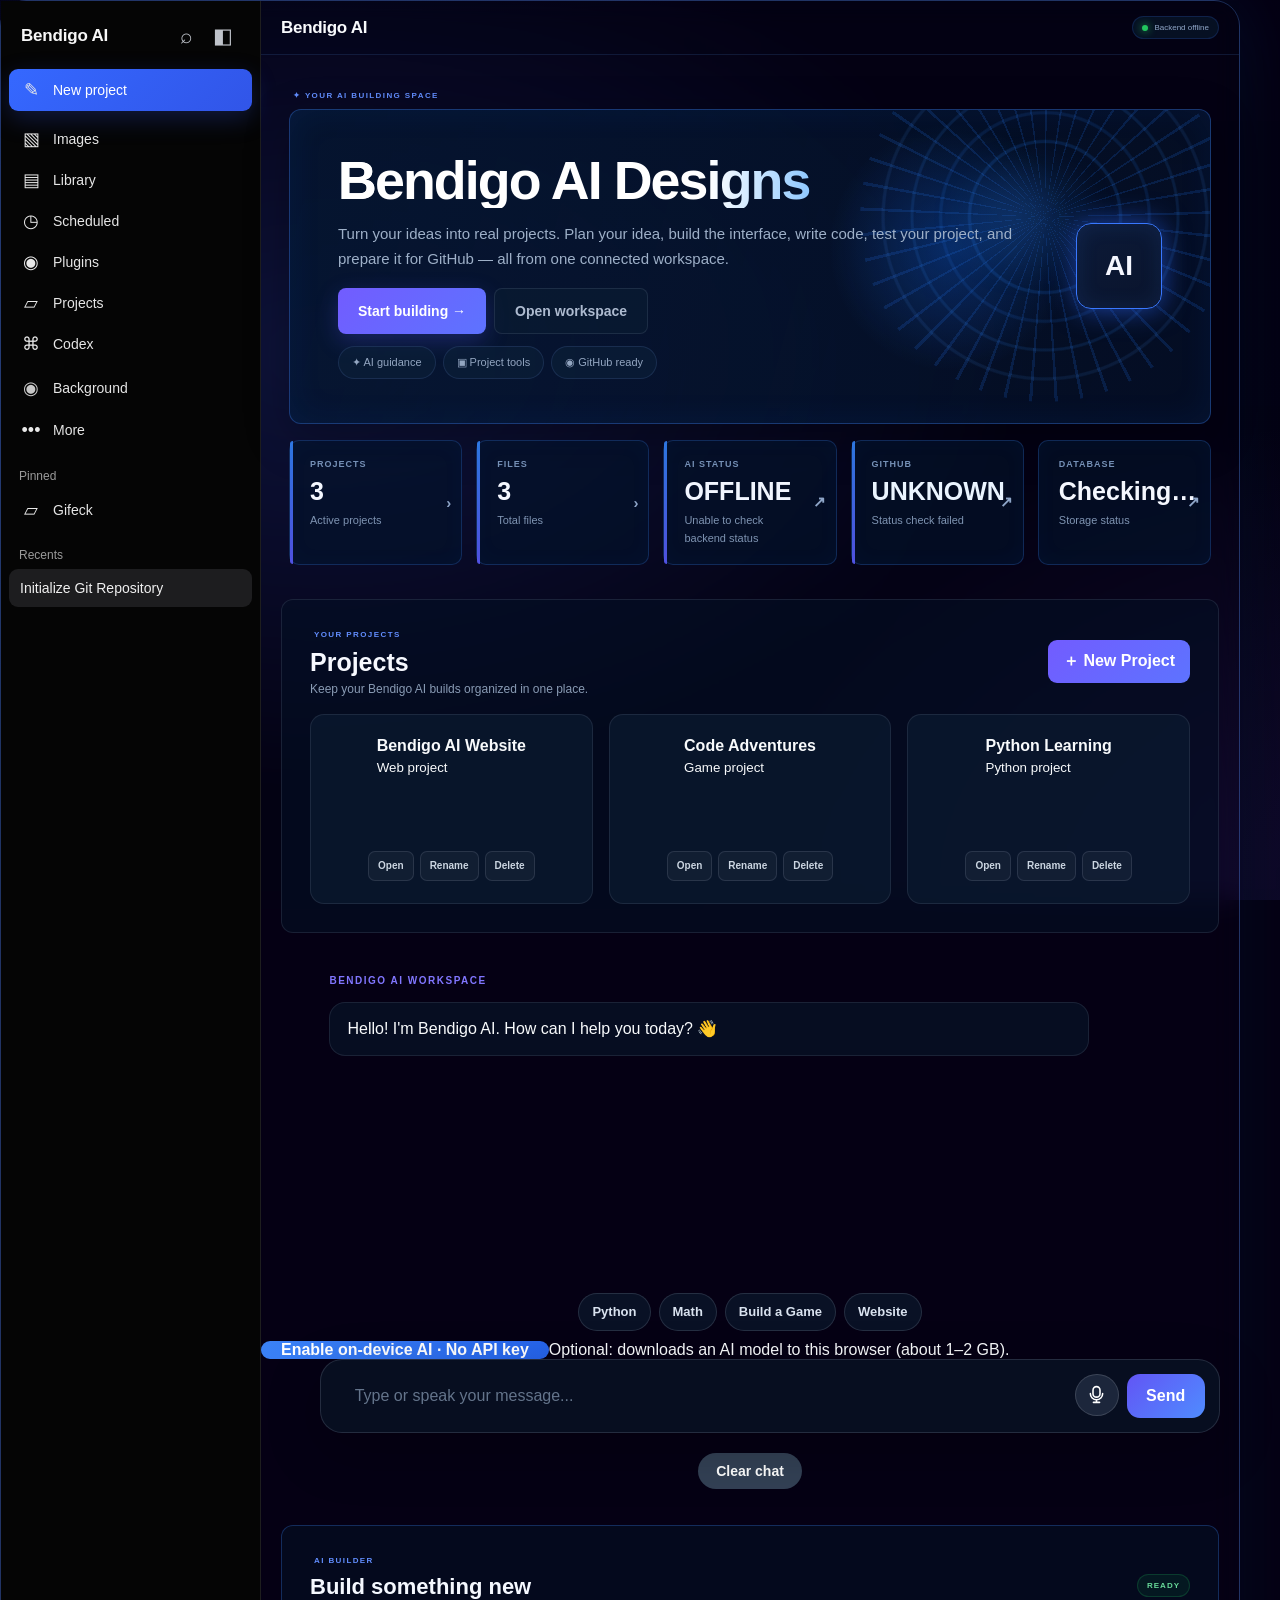
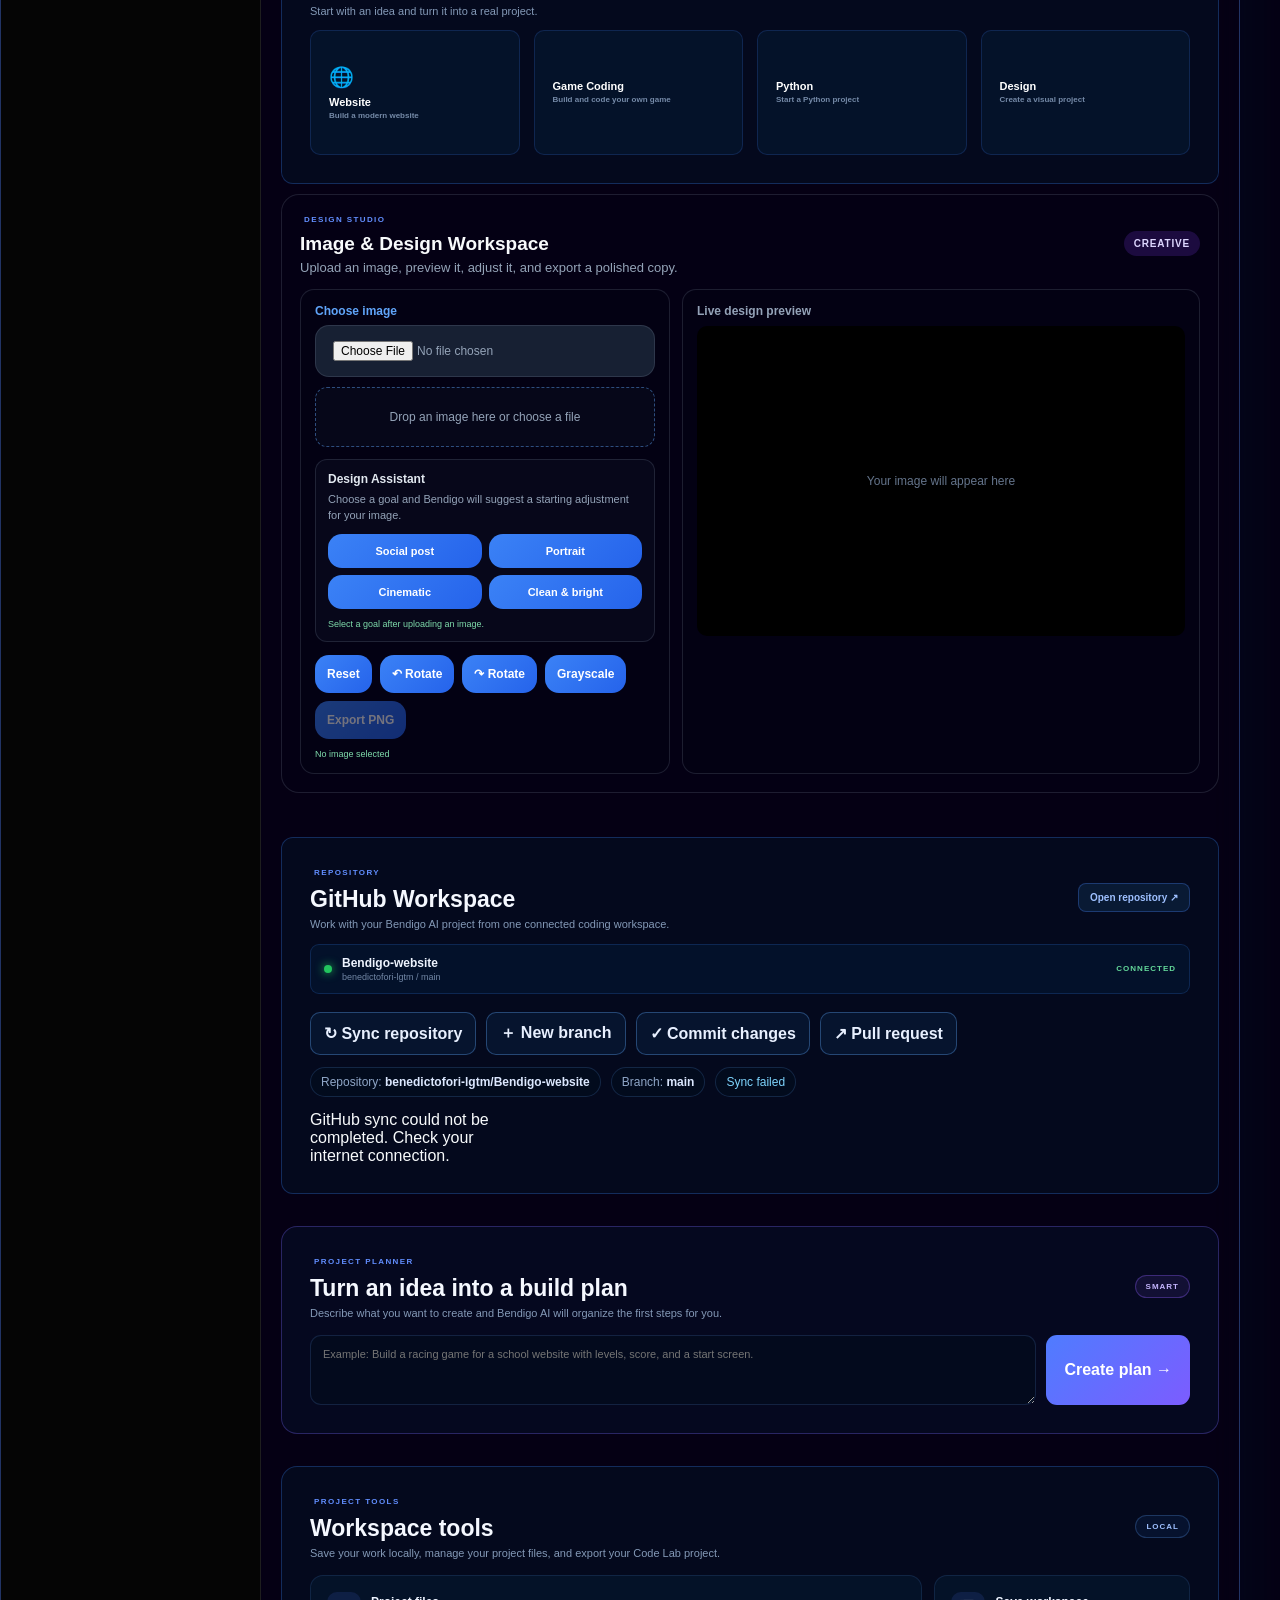
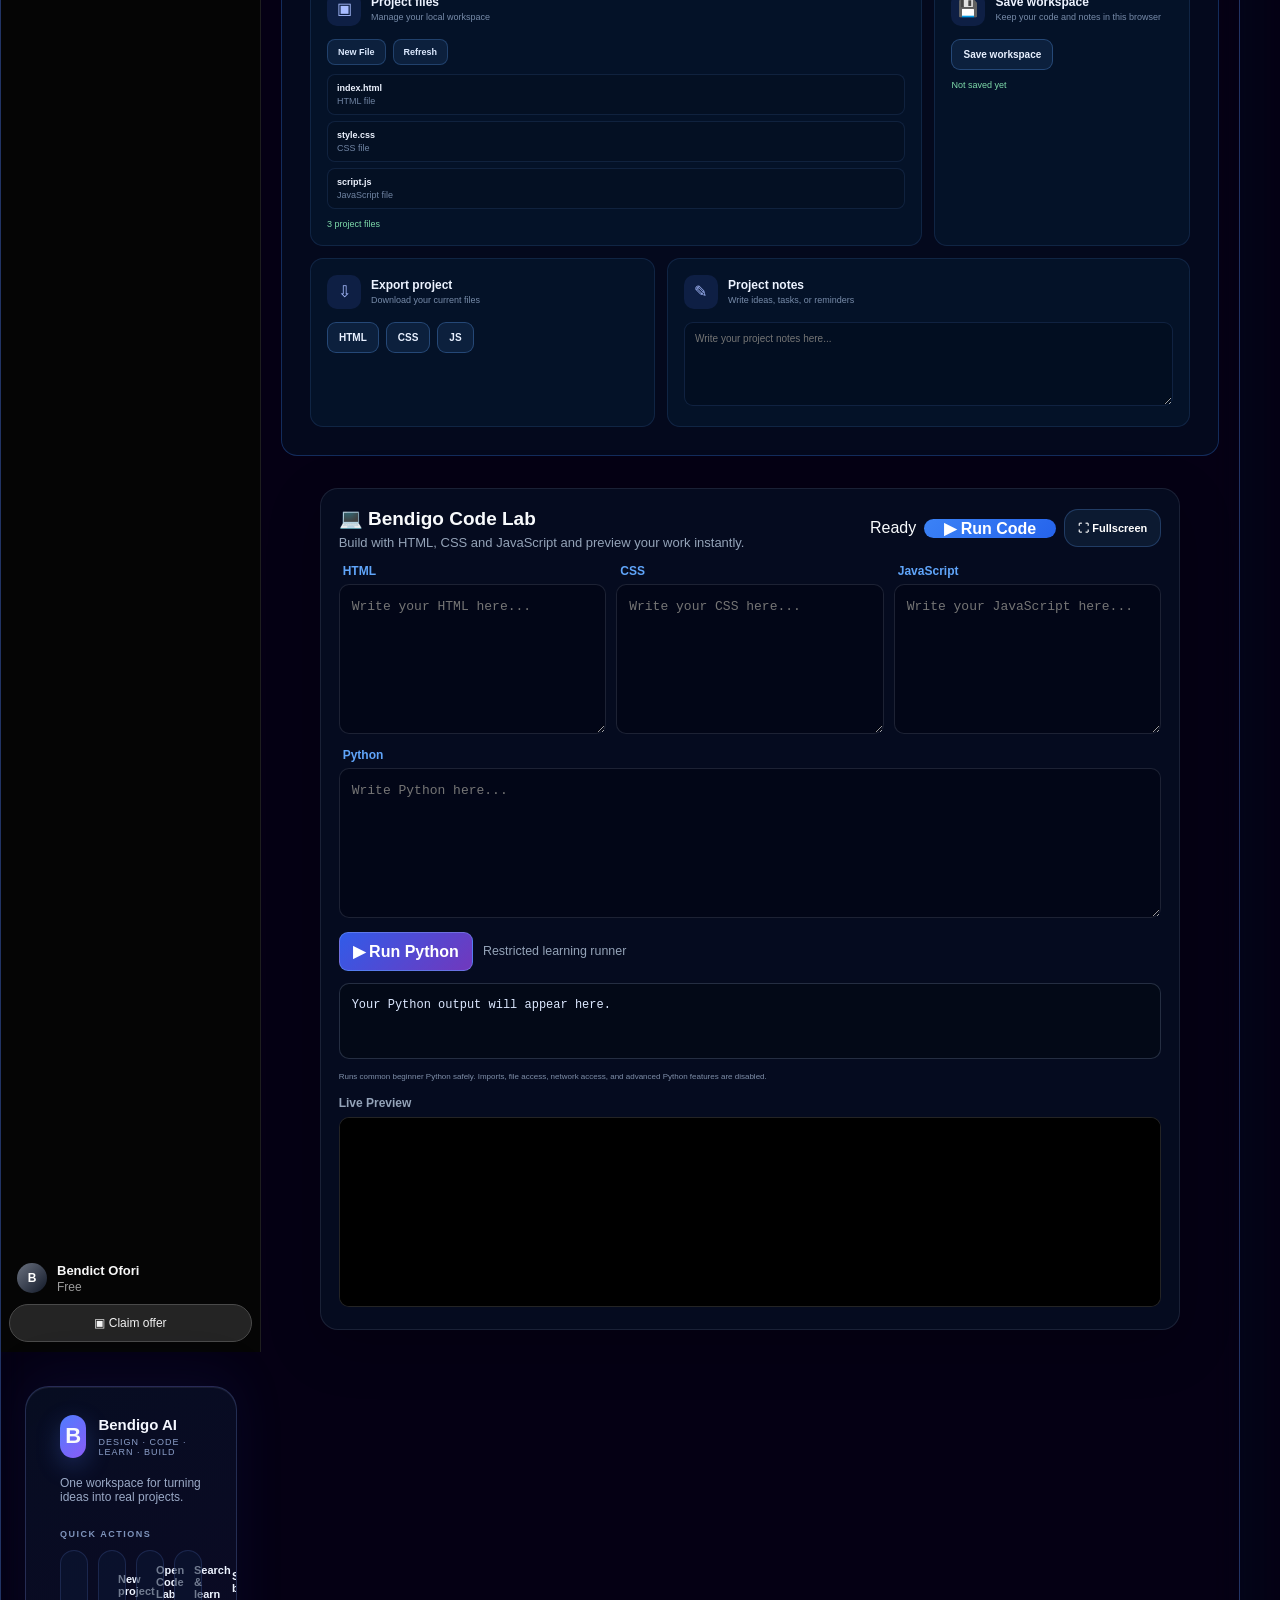
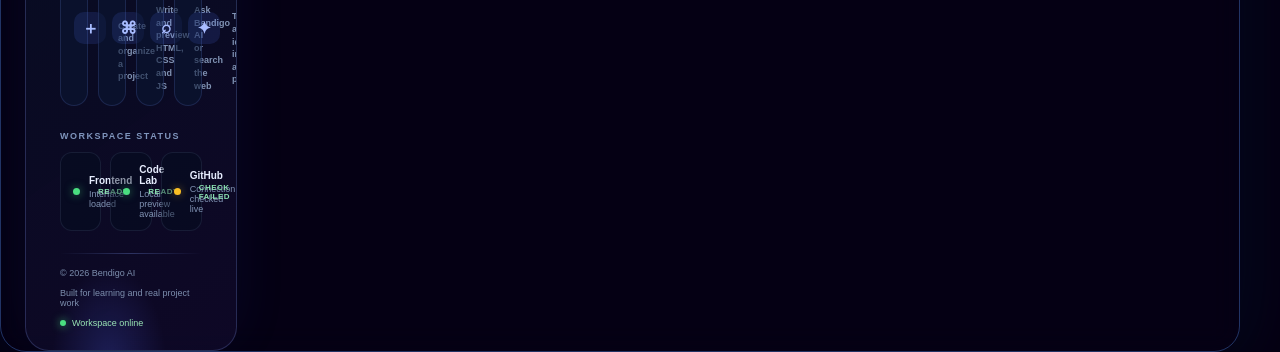
==== commit 2fa4cfb5: "Add optional no-key on-device AI control" ====
--- a/index.html
+++ b/index.html
@@ -65,7 +65,8 @@
   </div>
   <div id="projectGrid" class="project-grid"></div>
 </section><section id="chat" class="chat"><div class="message ai">Hello! I'm Bendigo AI. How can I help you today? 👋</div></section>
-<div class="quick-prompts" aria-label="Quick prompts"><button type="button" data-prompt="Help me learn Python step by step">Python</button><button type="button" data-prompt="Help me solve this math problem step by step">Math</button><button type="button" data-prompt="Help me build a game step by step">Build a Game</button><button type="button" data-prompt="Help me create a website">Website</button></div><div class="input-area"><input id="userInput" type="text" placeholder="Type or speak your message..." autocomplete="off"><button id="voiceButton" type="button" aria-label="Use microphone" title="Voice input"><svg class="voice-mic-icon" viewBox="0 0 24 24" aria-hidden="true"><rect x="8" y="3" width="8" height="12" rx="4"></rect><path d="M5 11a7 7 0 0 0 14 0M12 18v3M8.5 21h7"></path></svg></button><button id="sendButton" type="button">Send</button></div>
+<div class="quick-prompts" aria-label="Quick prompts"><button type="button" data-prompt="Help me learn Python step by step">Python</button><button type="button" data-prompt="Help me solve this math problem step by step">Math</button><button type="button" data-prompt="Help me build a game step by step">Build a Game</button><button type="button" data-prompt="Help me create a website">Website</button></div><div class="local-ai-controls" aria-live="polite"><button id="enableLocalAIButton" type="button">Enable on-device AI · No API key</button><span id="localAIStatus">Optional: downloads an AI model to this browser (about 1–2 GB).</span></div>
+<div class="input-area"><input id="userInput" type="text" placeholder="Type or speak your message..." autocomplete="off"><button id="voiceButton" type="button" aria-label="Use microphone" title="Voice input"><svg class="voice-mic-icon" viewBox="0 0 24 24" aria-hidden="true"><rect x="8" y="3" width="8" height="12" rx="4"></rect><path d="M5 11a7 7 0 0 0 14 0M12 18v3M8.5 21h7"></path></svg></button><button id="sendButton" type="button">Send</button></div>
 <div id="typingIndicator" class="typing-indicator" aria-live="polite"><span></span><span></span><span></span> Bendigo is thinking...</div><p id="voiceStatus" class="voice-status"></p><button id="clearButton" class="clear" type="button">Clear chat</button>
 
 <section id="builder" class="builder-panel"><div class="builder-head"><div><div class="workspace-kicker">AI BUILDER</div><h2>Build something new</h2><p>Start with an idea and turn it into a real project.</p></div><span class="builder-badge">READY</span></div><div class="builder-grid"><button type="button" data-builder="website"><b>🌐</b><strong>Website</strong><small>Build a modern website</small></button><button type="button" data-builder="game"><strong>Game Coding</strong><small>Build and code your own game</small></button><button type="button" data-builder="python"><strong>Python</strong><small>Start a Python project</small></button><button type="button" data-builder="design"><strong>Design</strong><small>Create a visual project</small></button></div></section><section id="designStudio" class="design-studio-panel">
--- a/style.css
+++ b/style.css
@@ -967,3 +967,45 @@
 @media(prefers-reduced-motion:reduce){
   body::before,body::after{animation:none!important}
 }
+
+
+/* Python Code Lab execution panel */
+.python-editor-box .python-run-row {
+  display: flex;
+  align-items: center;
+  flex-wrap: wrap;
+  gap: 10px;
+  margin: 10px 0;
+}
+.python-run-row button {
+  border: 1px solid rgba(120, 170, 255, .45);
+  border-radius: 9px;
+  padding: 9px 13px;
+  color: #fff;
+  background: linear-gradient(135deg, #315be8, #7138bd);
+  font: inherit;
+  font-weight: 600;
+  cursor: pointer;
+}
+.python-run-row button:disabled {
+  opacity: .65;
+  cursor: wait;
+}
+#pythonRunStatus {
+  color: var(--muted, #aab4ce);
+  font-size: .78rem;
+}
+.python-output {
+  box-sizing: border-box;
+  min-height: 76px;
+  max-height: 220px;
+  overflow: auto;
+  white-space: pre-wrap;
+  overflow-wrap: anywhere;
+  padding: 12px;
+  border: 1px solid rgba(160, 180, 220, .22);
+  border-radius: 10px;
+  background: rgba(5, 9, 22, .78);
+  color: #dce8ff;
+  font: 12px/1.55 ui-monospace, SFMono-Regular, Consolas, monospace;
+}
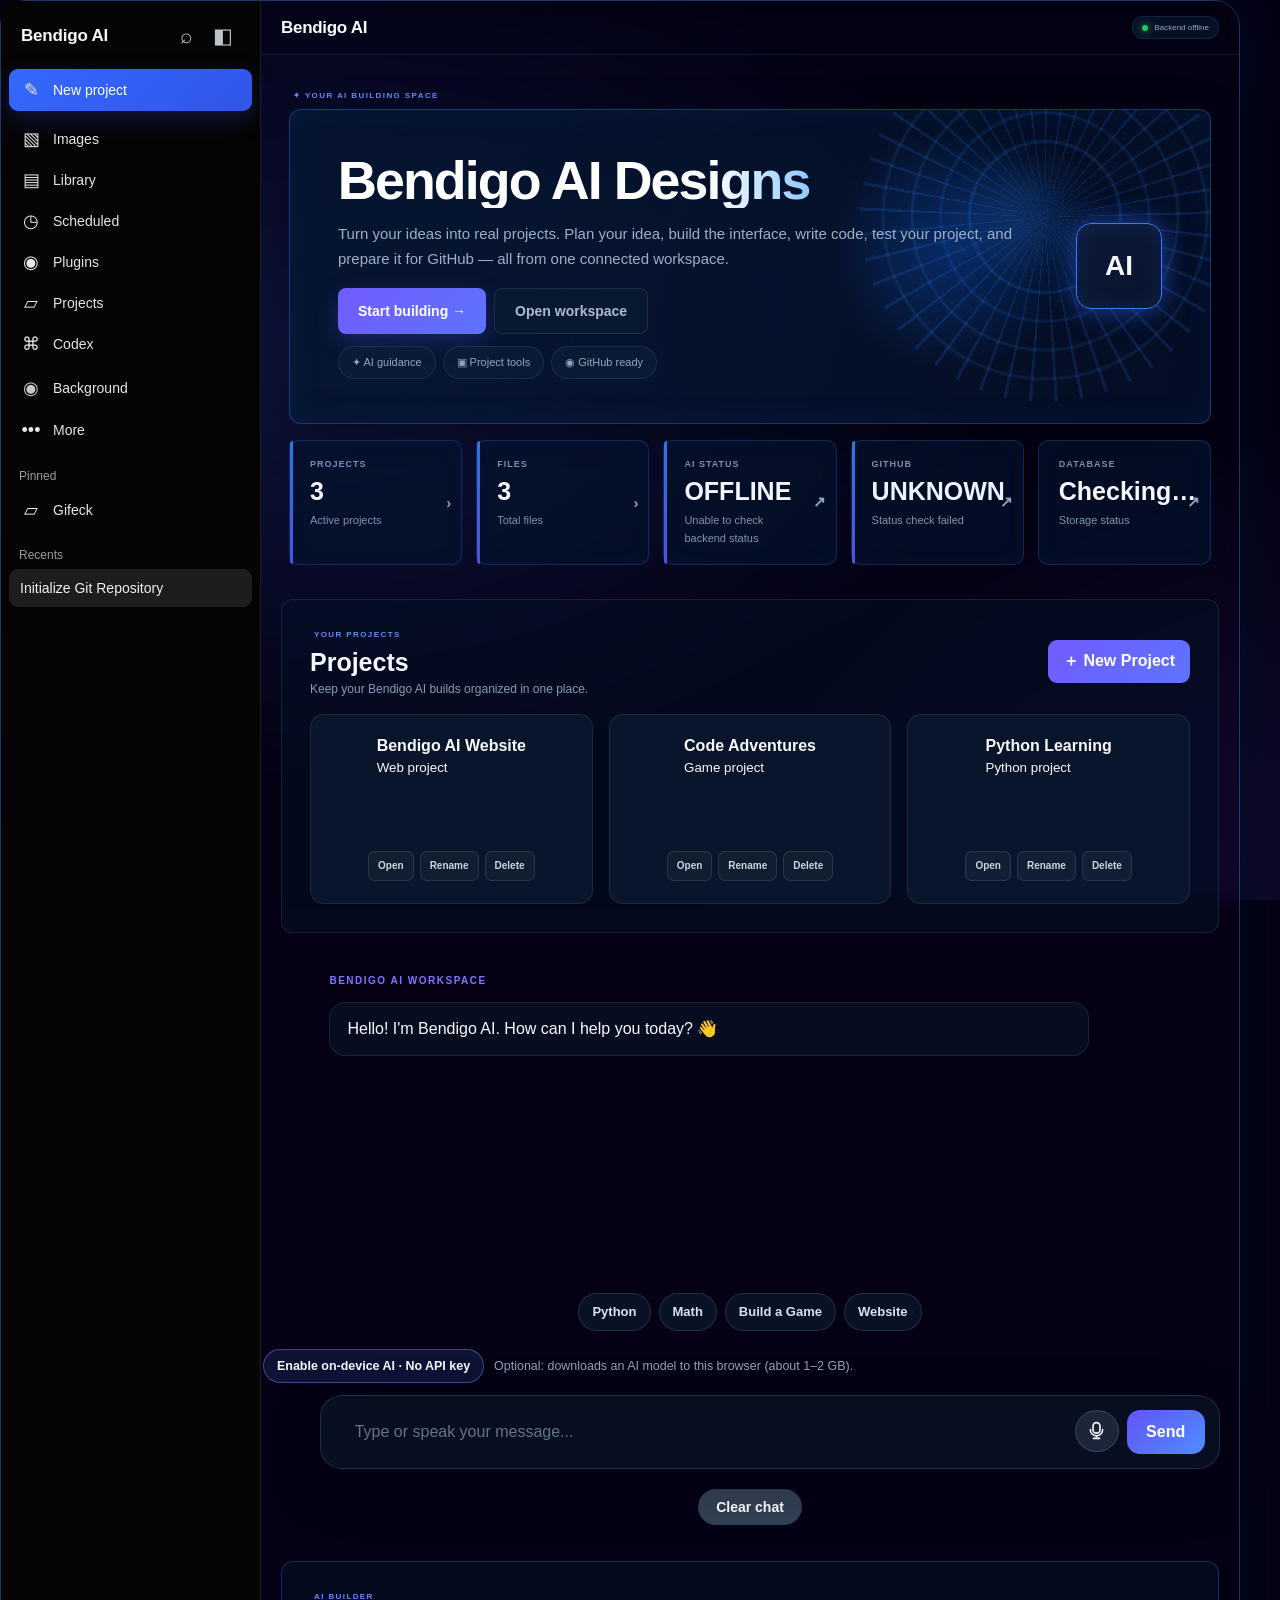
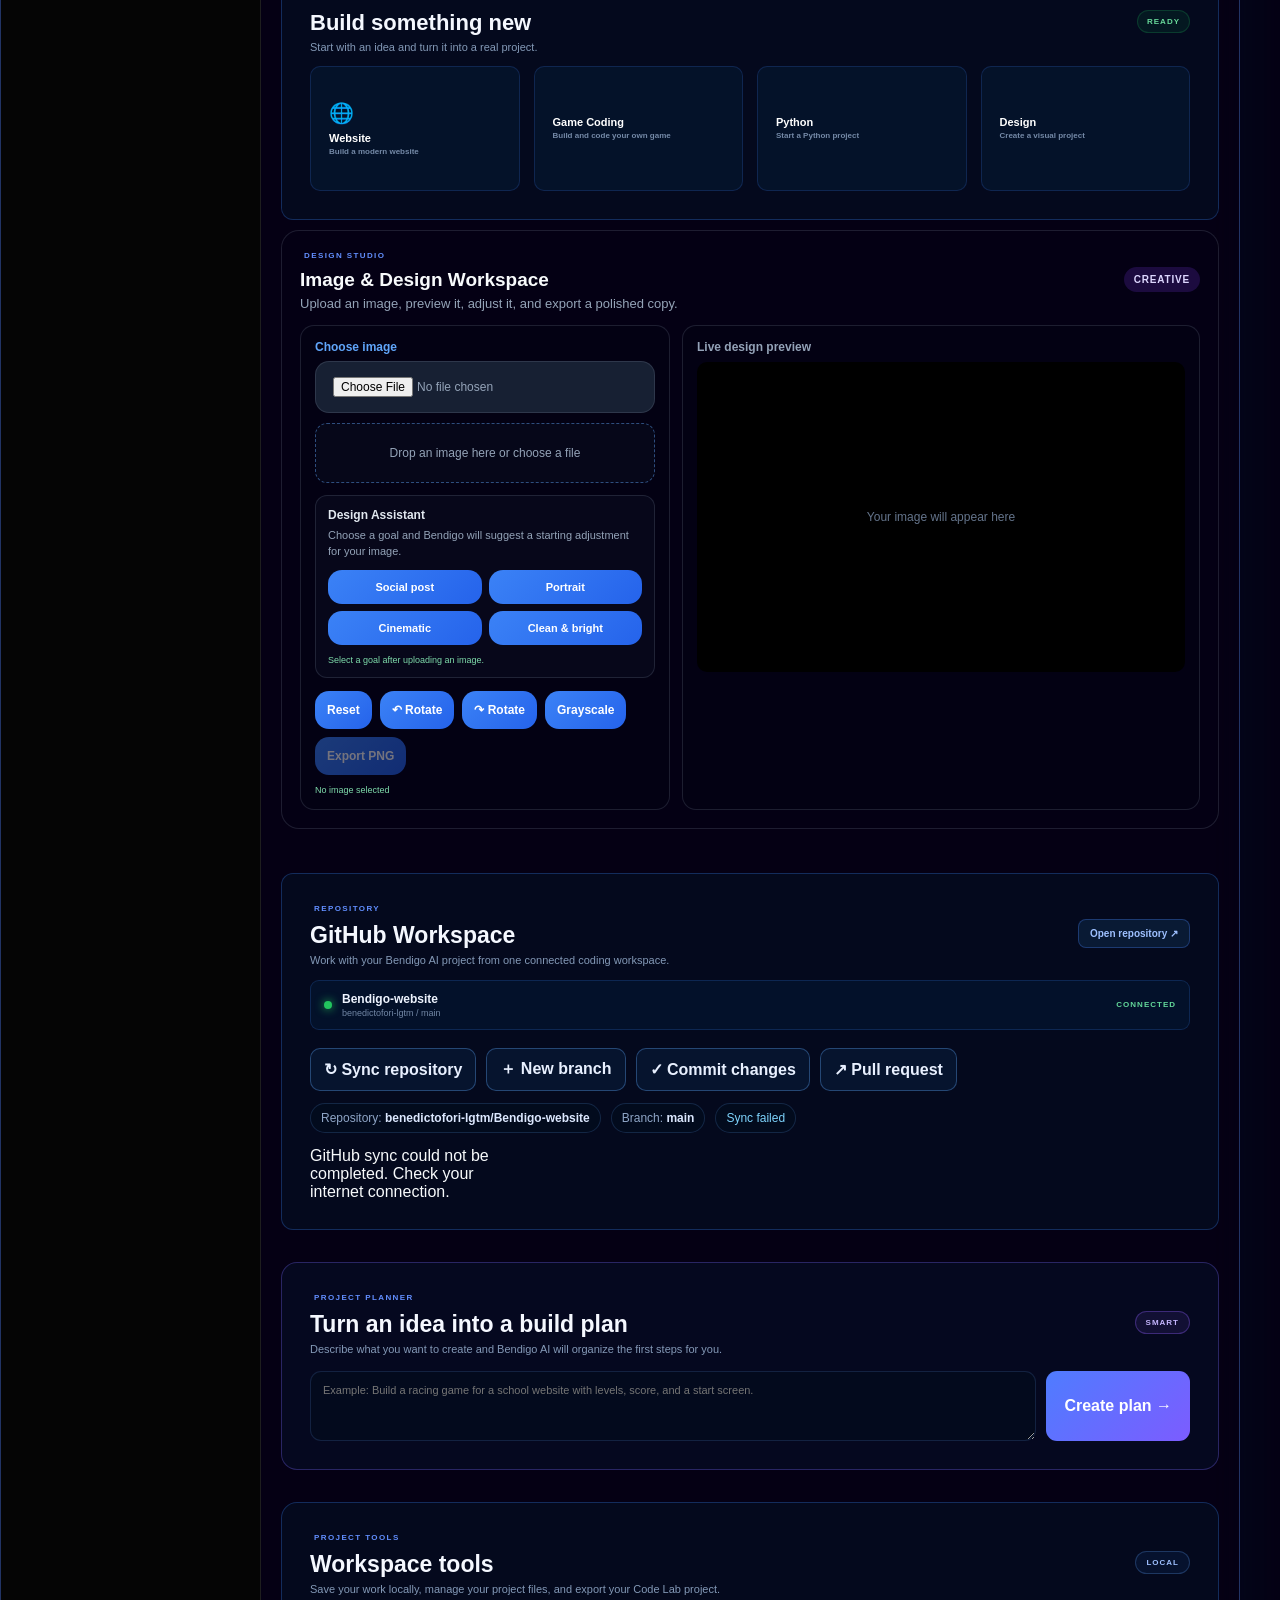
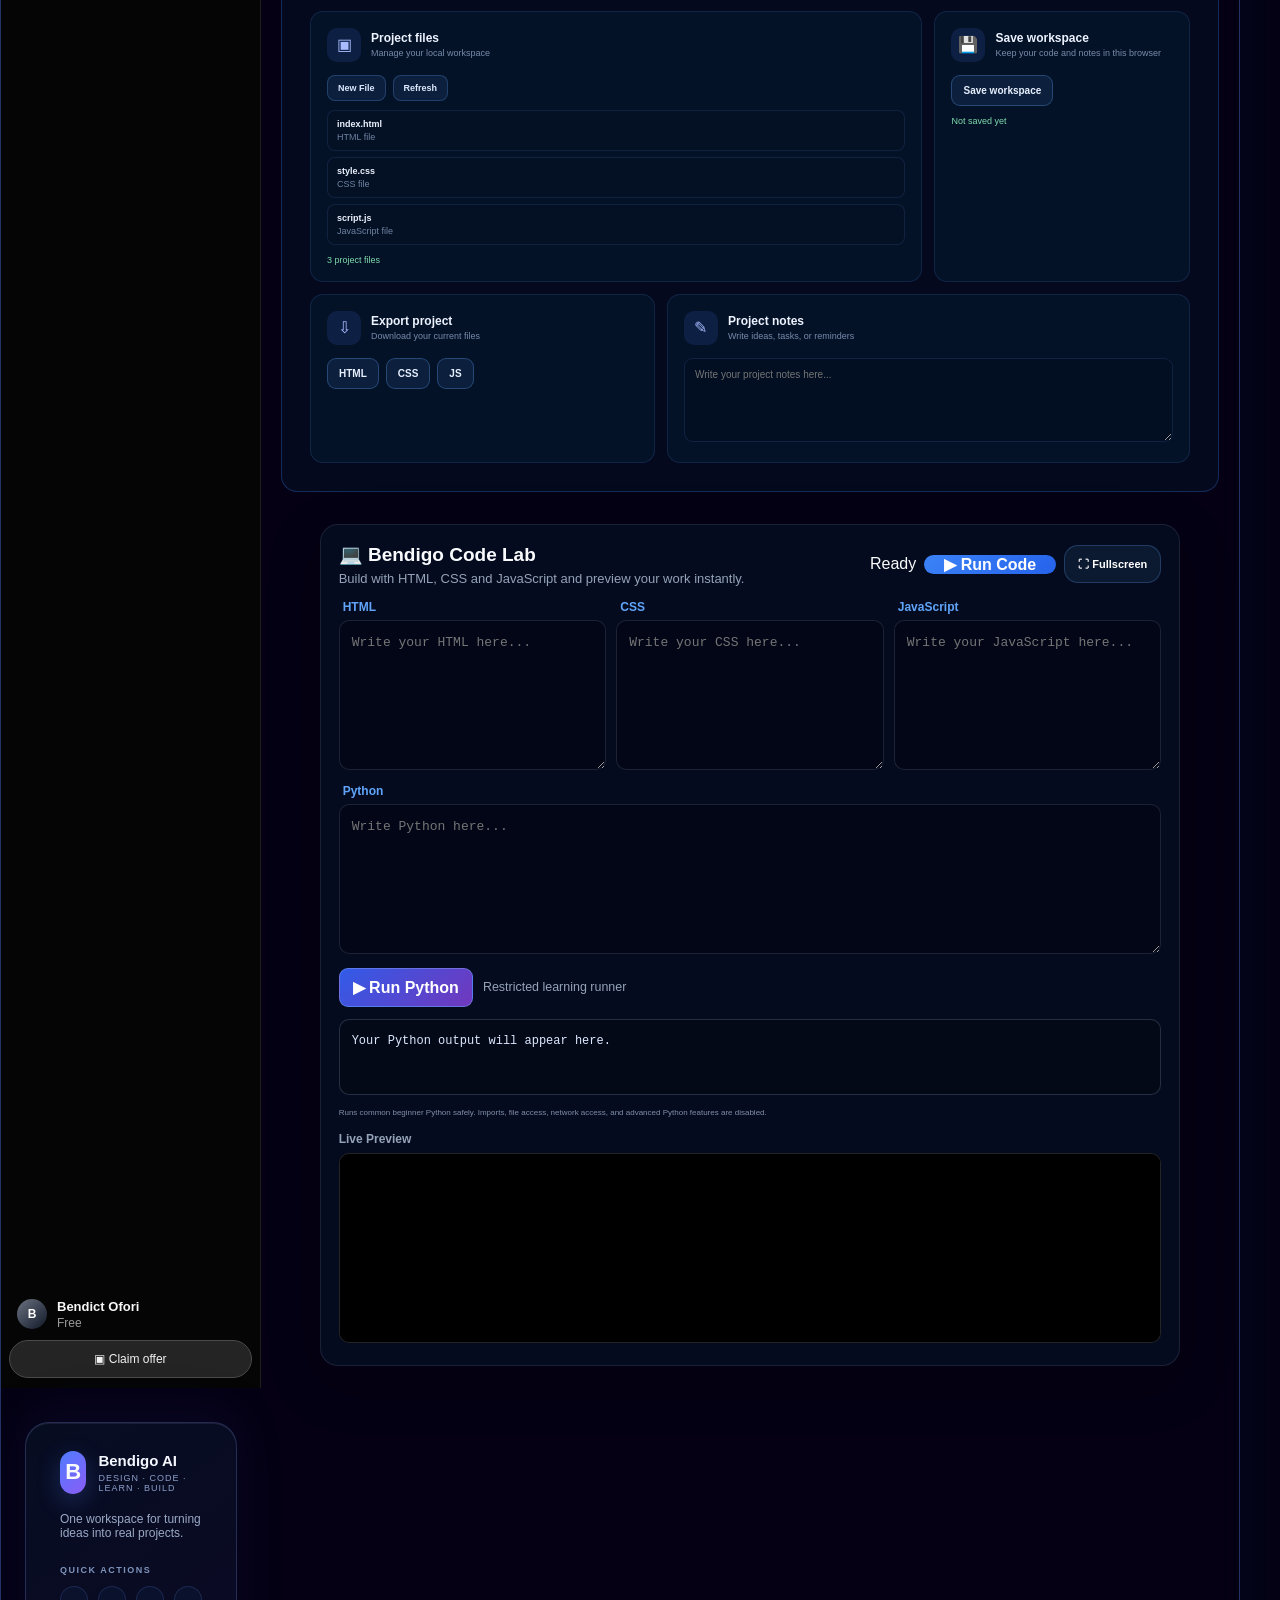
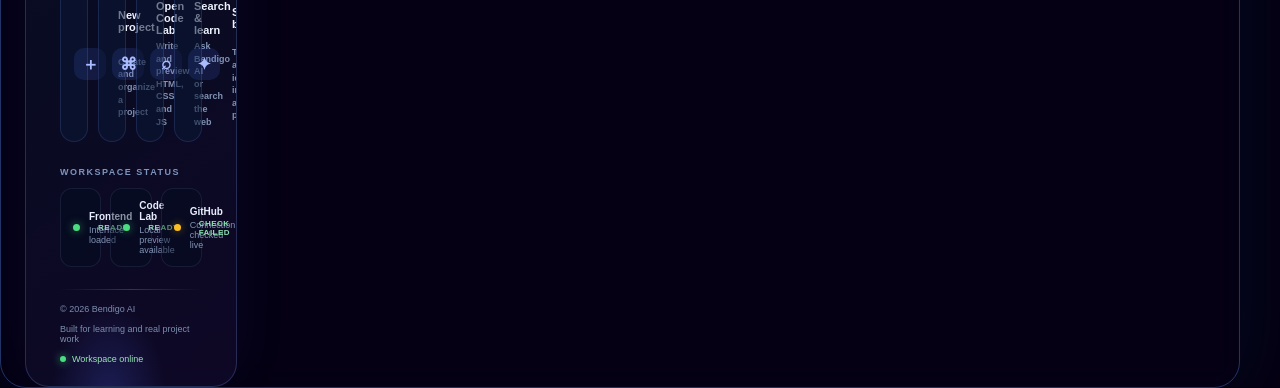
==== commit 1da2632e: "Refresh cached frontend JavaScript after AI fixes" ====
--- a/index.html
+++ b/index.html
@@ -172,6 +172,6 @@
     </div>
   </div>
 </section>
-<script src="script.js"></script>
+<script src="script.js?v=bf884f1"></script>
 </body>
 </html>
--- a/style.css
+++ b/style.css
@@ -1009,3 +1009,37 @@
   color: #dce8ff;
   font: 12px/1.55 ui-monospace, SFMono-Regular, Consolas, monospace;
 }
+
+
+/* Optional on-device AI controls */
+.local-ai-controls {
+  display: flex;
+  align-items: center;
+  flex-wrap: wrap;
+  gap: 10px;
+  padding: 8px 2px 12px;
+  color: var(--muted, #aab4ce);
+  font-size: .78rem;
+}
+#enableLocalAIButton {
+  border: 1px solid rgba(125, 155, 255, .42);
+  border-radius: 999px;
+  padding: 9px 13px;
+  background: rgba(52, 82, 170, .22);
+  color: var(--text, #f8fafc);
+  font: inherit;
+  font-weight: 650;
+  cursor: pointer;
+}
+#enableLocalAIButton:hover:not(:disabled) {
+  background: rgba(72, 105, 210, .34);
+}
+#enableLocalAIButton:disabled {
+  opacity: .68;
+  cursor: wait;
+}
+#localAIStatus {
+  flex: 1 1 220px;
+  min-width: 0;
+  overflow-wrap: anywhere;
+}
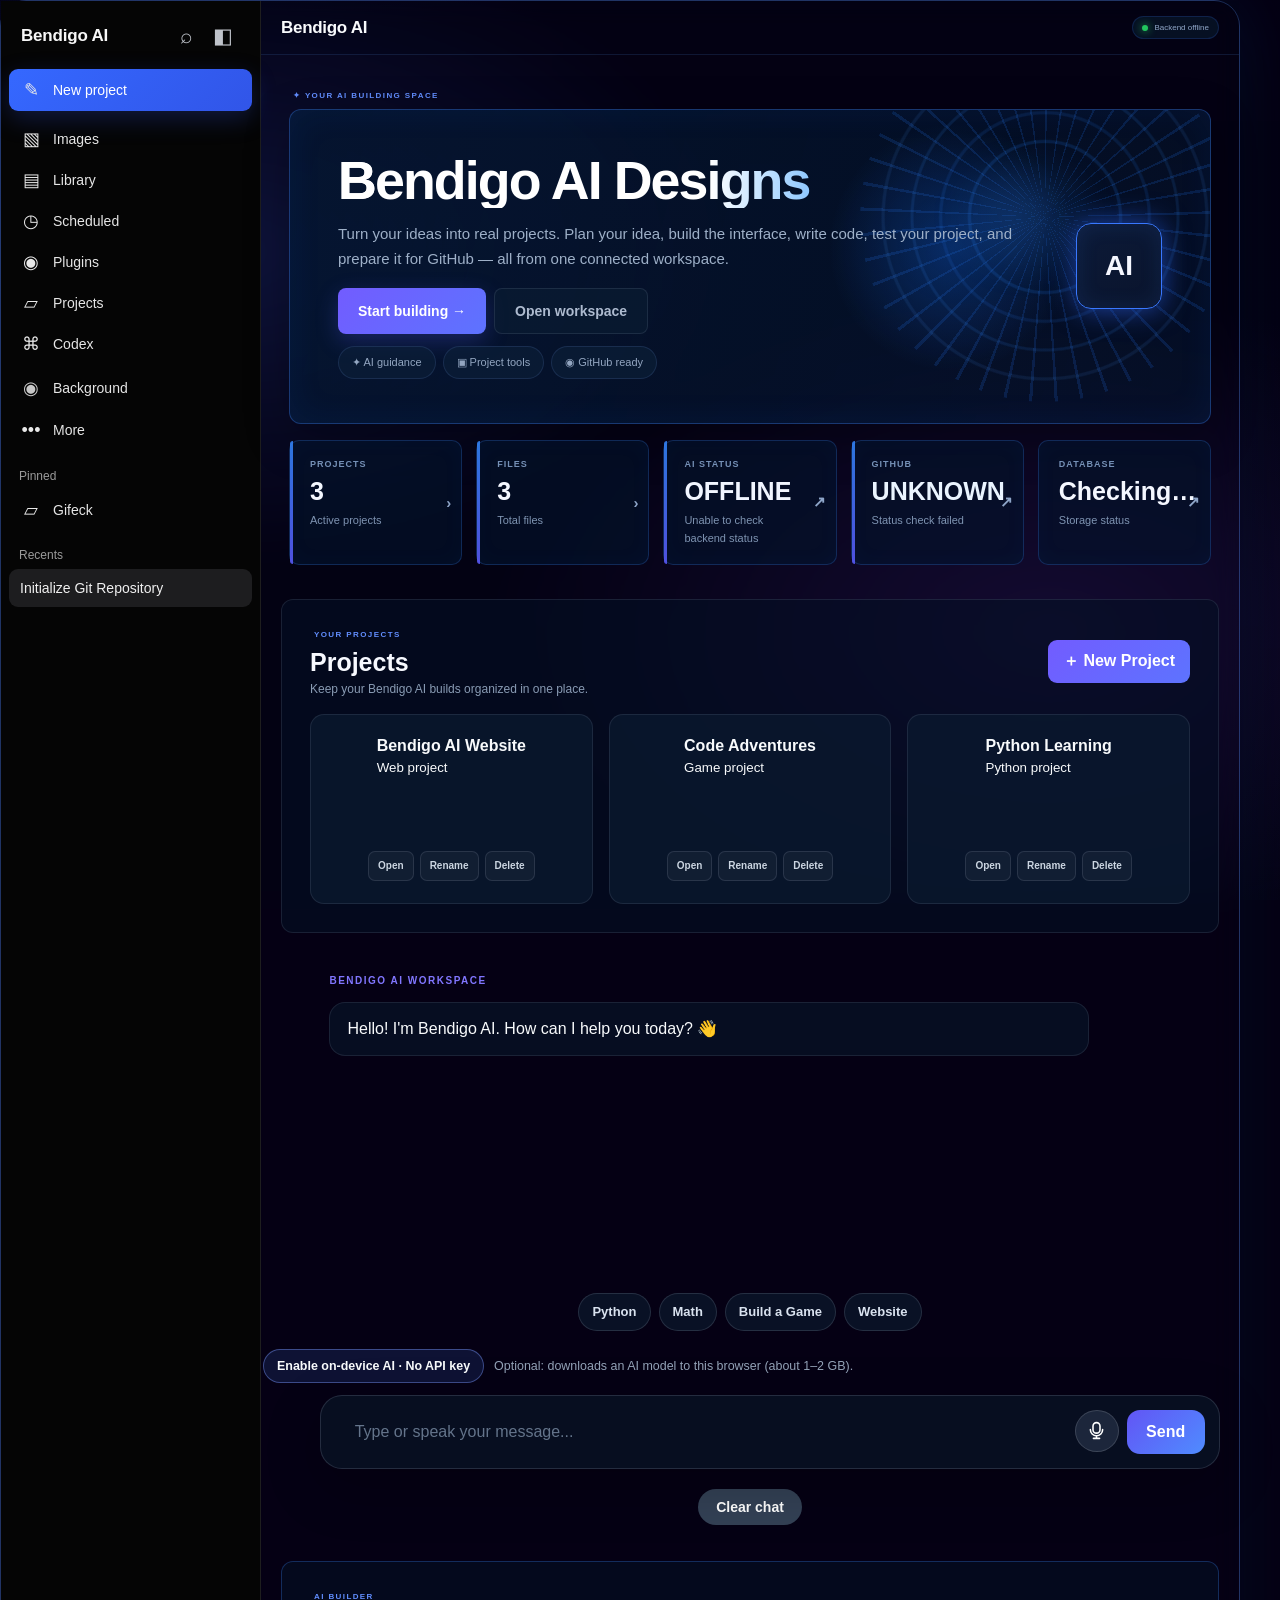
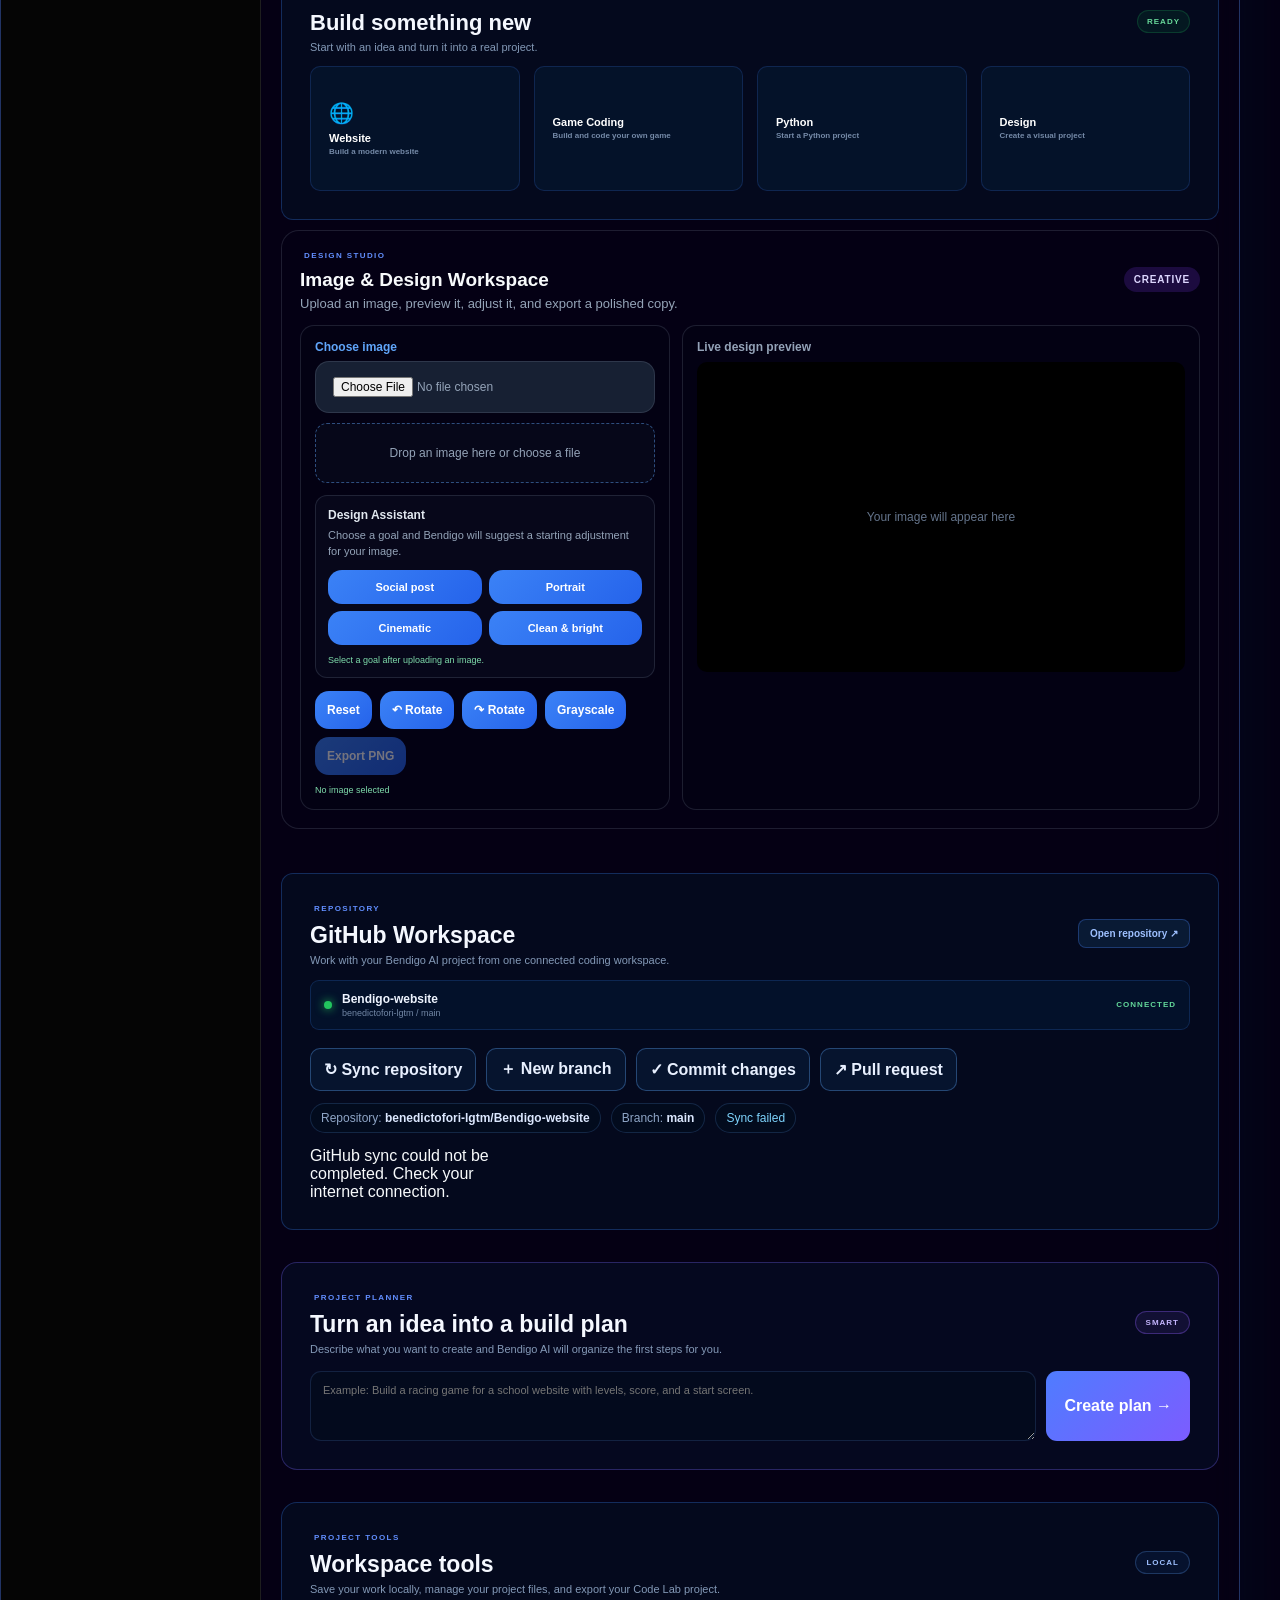
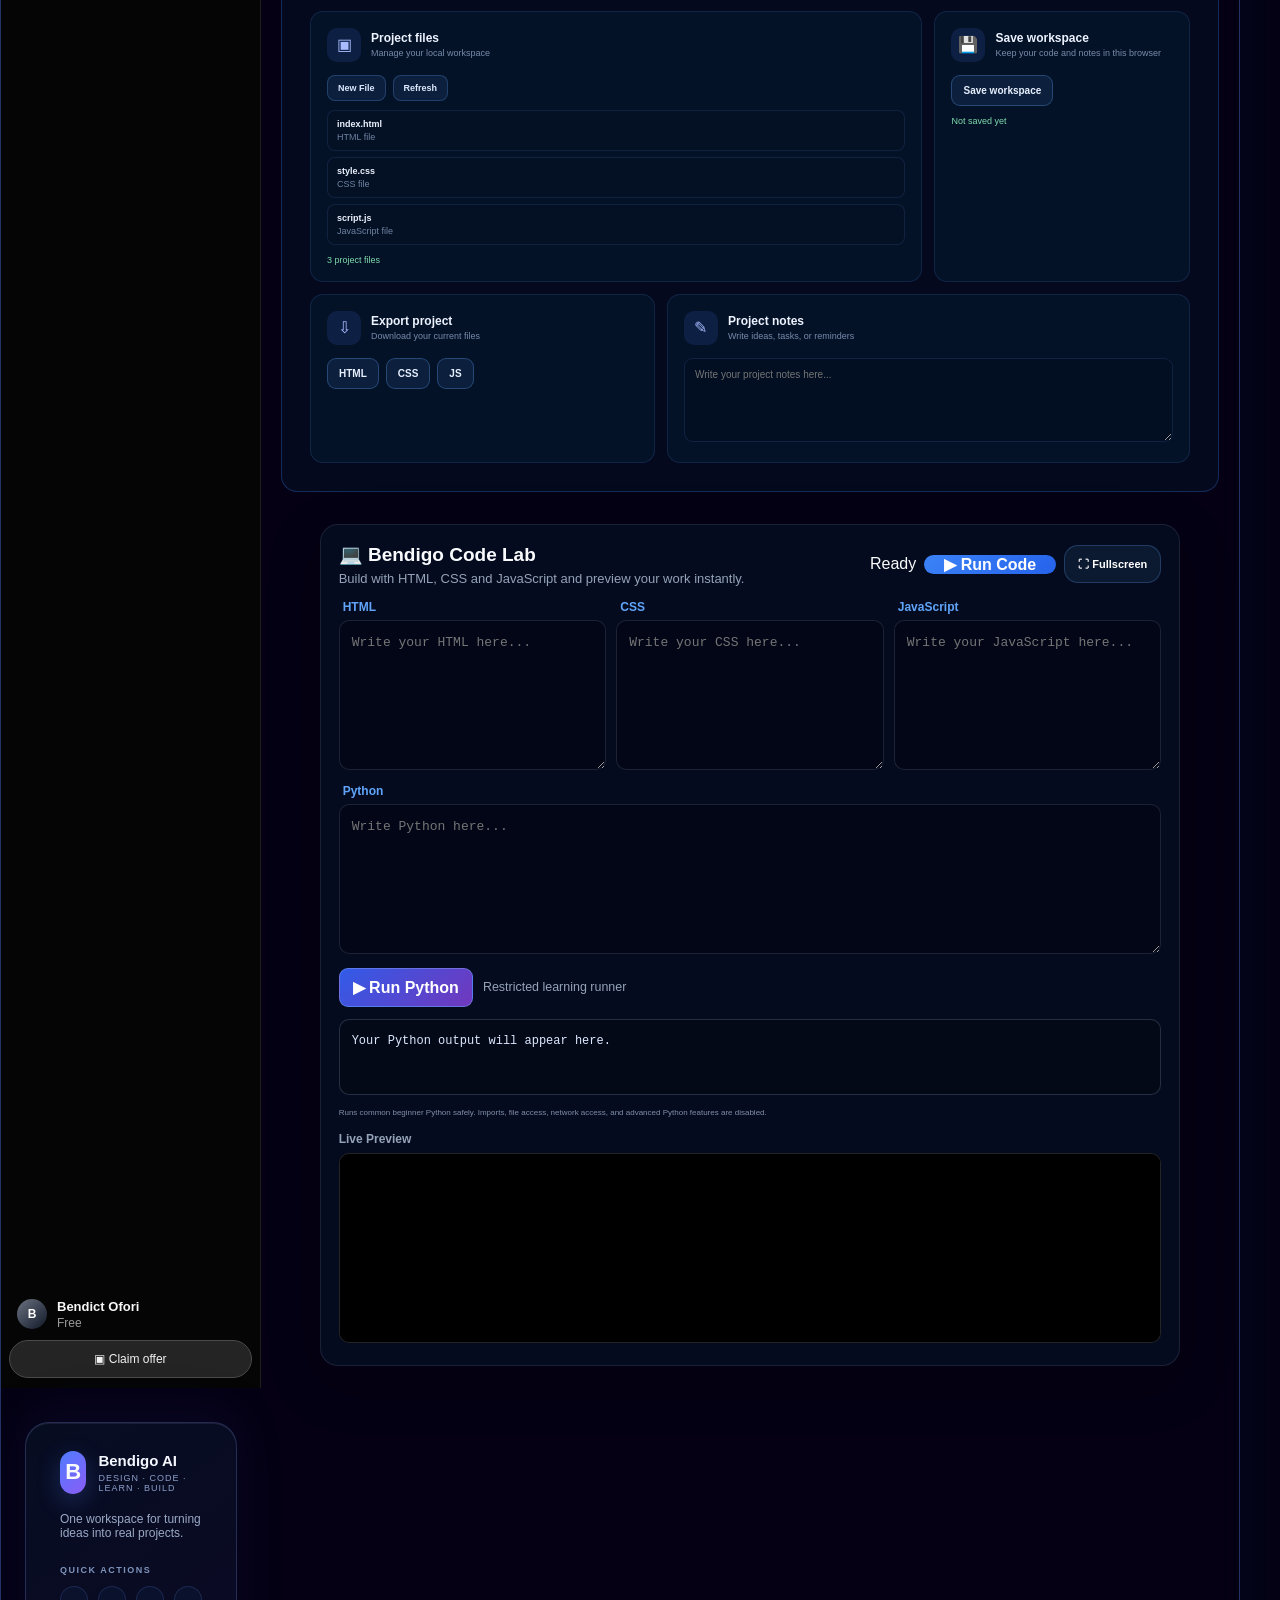
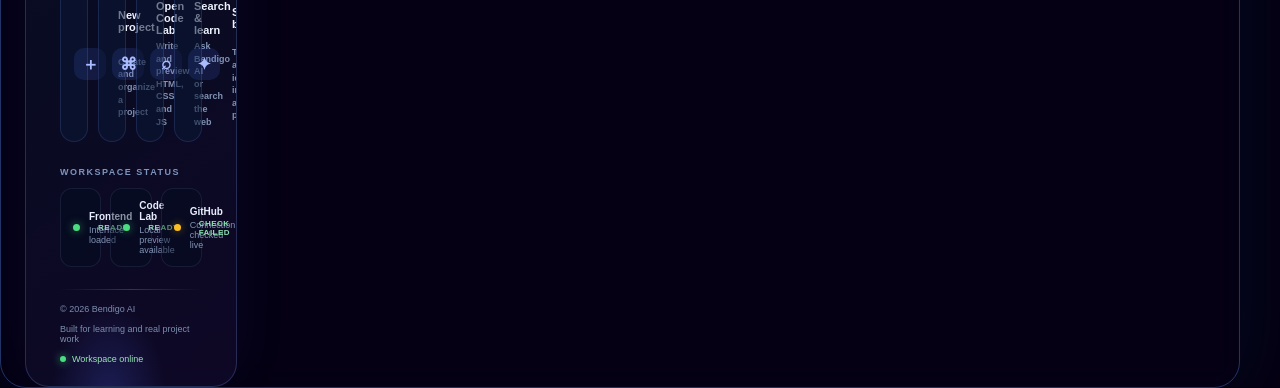
==== commit 8c4fb9d8: "Refresh frontend script cache after code fixes" ====
--- a/index.html
+++ b/index.html
@@ -172,6 +172,6 @@
     </div>
   </div>
 </section>
-<script src="script.js?v=bf884f1"></script>
+<script src="script.js?v=f91724d"></script>
 </body>
 </html>
--- a/style.css
+++ b/style.css
@@ -1,6 +1,6 @@
 :root{--bg:#0b1020;--panel:#111827;--panel-2:#172033;--text:#f8fafc;--muted:#94a3b8;--accent:#3b82f6;--accent-2:#60a5fa;--user:#2563eb;--ai:#1e293b;--border:rgba(148,163,184,.18)}
 *{box-sizing:border-box}body{margin:0;min-height:100vh;font-family:Arial,sans-serif;background:#020617;display:flex;align-items:center;justify-content:center;padding:24px;color:var(--text);position:relative;overflow-x:hidden}
-body::before{content:"";position:fixed;z-index:0;width:145vmax;height:145vmax;left:50%;top:50%;transform:translate(-50%,-50%);transform-origin:center;background-image:url("556687203956557153.jfif");background-size:cover;background-position:center;background-repeat:no-repeat;animation:spaceRotate 50s linear infinite;opacity:.96;pointer-events:none}
+body::before{content:"";position:fixed;z-index:0;width:145vmax;height:145vmax;left:50%;top:50%;transform:translate(-50%,-50%);transform-origin:center;background-image:url("image_78026e4b.jpg");background-size:cover;background-position:center;background-repeat:no-repeat;animation:none;opacity:.96;pointer-events:none}
 body::after{content:"";position:fixed;inset:0;z-index:1;background:linear-gradient(var(--bendigo-bg-tint,rgba(2,6,23,.10)),var(--bendigo-bg-tint,rgba(2,6,23,.10))),linear-gradient(var(--bendigo-bg-overlay,rgba(2,6,23,.14)),var(--bendigo-bg-overlay,rgba(2,6,23,.14)));pointer-events:none}
 .app{position:relative;z-index:2;width:100%;max-width:1200px;min-height:calc(100vh - 48px);display:grid;grid-template-columns:230px 1fr;background:rgba(7,13,29,.16);border:1px solid rgba(148,163,184,.42);border-radius:28px;overflow:hidden;box-shadow:0 28px 90px rgba(0,0,0,.62),0 0 45px rgba(96,165,250,.12);backdrop-filter:blur(10px);-webkit-backdrop-filter:blur(10px)}
 .sidebar{padding:22px 16px;background:rgba(2,6,23,.16);border-right:1px solid var(--border);display:flex;flex-direction:column}.brand{display:flex;align-items:center;gap:11px;margin-bottom:25px}.logo,.header-logo{display:grid;place-items:center;border-radius:14px;background:linear-gradient(135deg,var(--accent),#7c3aed);box-shadow:0 8px 25px rgba(59,130,246,.3)}.logo{width:45px;height:45px;font-size:25px}.brand strong{display:block;font-size:16px}.brand span{color:var(--muted);font-size:12px}
@@ -920,23 +920,23 @@
 .search-result-content small{font-size:11px;opacity:.58;overflow:hidden;text-overflow:ellipsis;white-space:nowrap}
 .search-result-content p{margin:2px 0 0;font-size:12px;line-height:1.5;opacity:.72}
 
-/* Final background fix: uploaded image + moving layers */
+/* Final background fix: use the uploaded image without rotation */
 body::before{
   content:"";
   display:block;
   position:fixed;
   z-index:0;
-  width:145vmax;
-  height:145vmax;
-  left:50%;
-  top:50%;
-  transform:translate(-50%,-50%);
+  width:100vw;
+  height:100vh;
+  left:0;
+  top:0;
+  transform:none;
   transform-origin:center center;
-  background-image:url("556687203956557153.jfif");
+  background-image:url("image_78026e4b.jpg");
   background-size:cover;
   background-position:center;
   background-repeat:no-repeat;
-  animation:bendigoBackgroundRotate 90s linear infinite;
+  animation:none;
   opacity:.96;
   filter:saturate(1.12) brightness(.9);
   pointer-events:none;
@@ -951,22 +951,9 @@
     radial-gradient(ellipse at 18% 28%,rgba(63,107,255,.17),transparent 34%),
     radial-gradient(ellipse at 82% 70%,rgba(129,74,255,.13),transparent 38%),
     linear-gradient(180deg,rgba(0,4,15,.18),rgba(0,5,18,.34));
-  background-size:140% 140%,140% 140%,100% 100%;
-  animation:bendigoBackgroundGlow 22s ease-in-out infinite alternate;
   pointer-events:none;
 }
 .app{position:relative;z-index:2}
-@keyframes bendigoBackgroundRotate{
-  from{transform:translate(-50%,-50%) rotate(0deg)}
-  to{transform:translate(-50%,-50%) rotate(360deg)}
-}
-@keyframes bendigoBackgroundGlow{
-  0%{background-position:0% 20%,100% 80%,center}
-  100%{background-position:100% 80%,0% 20%,center}
-}
-@media(prefers-reduced-motion:reduce){
-  body::before,body::after{animation:none!important}
-}
 
 
 /* Python Code Lab execution panel */
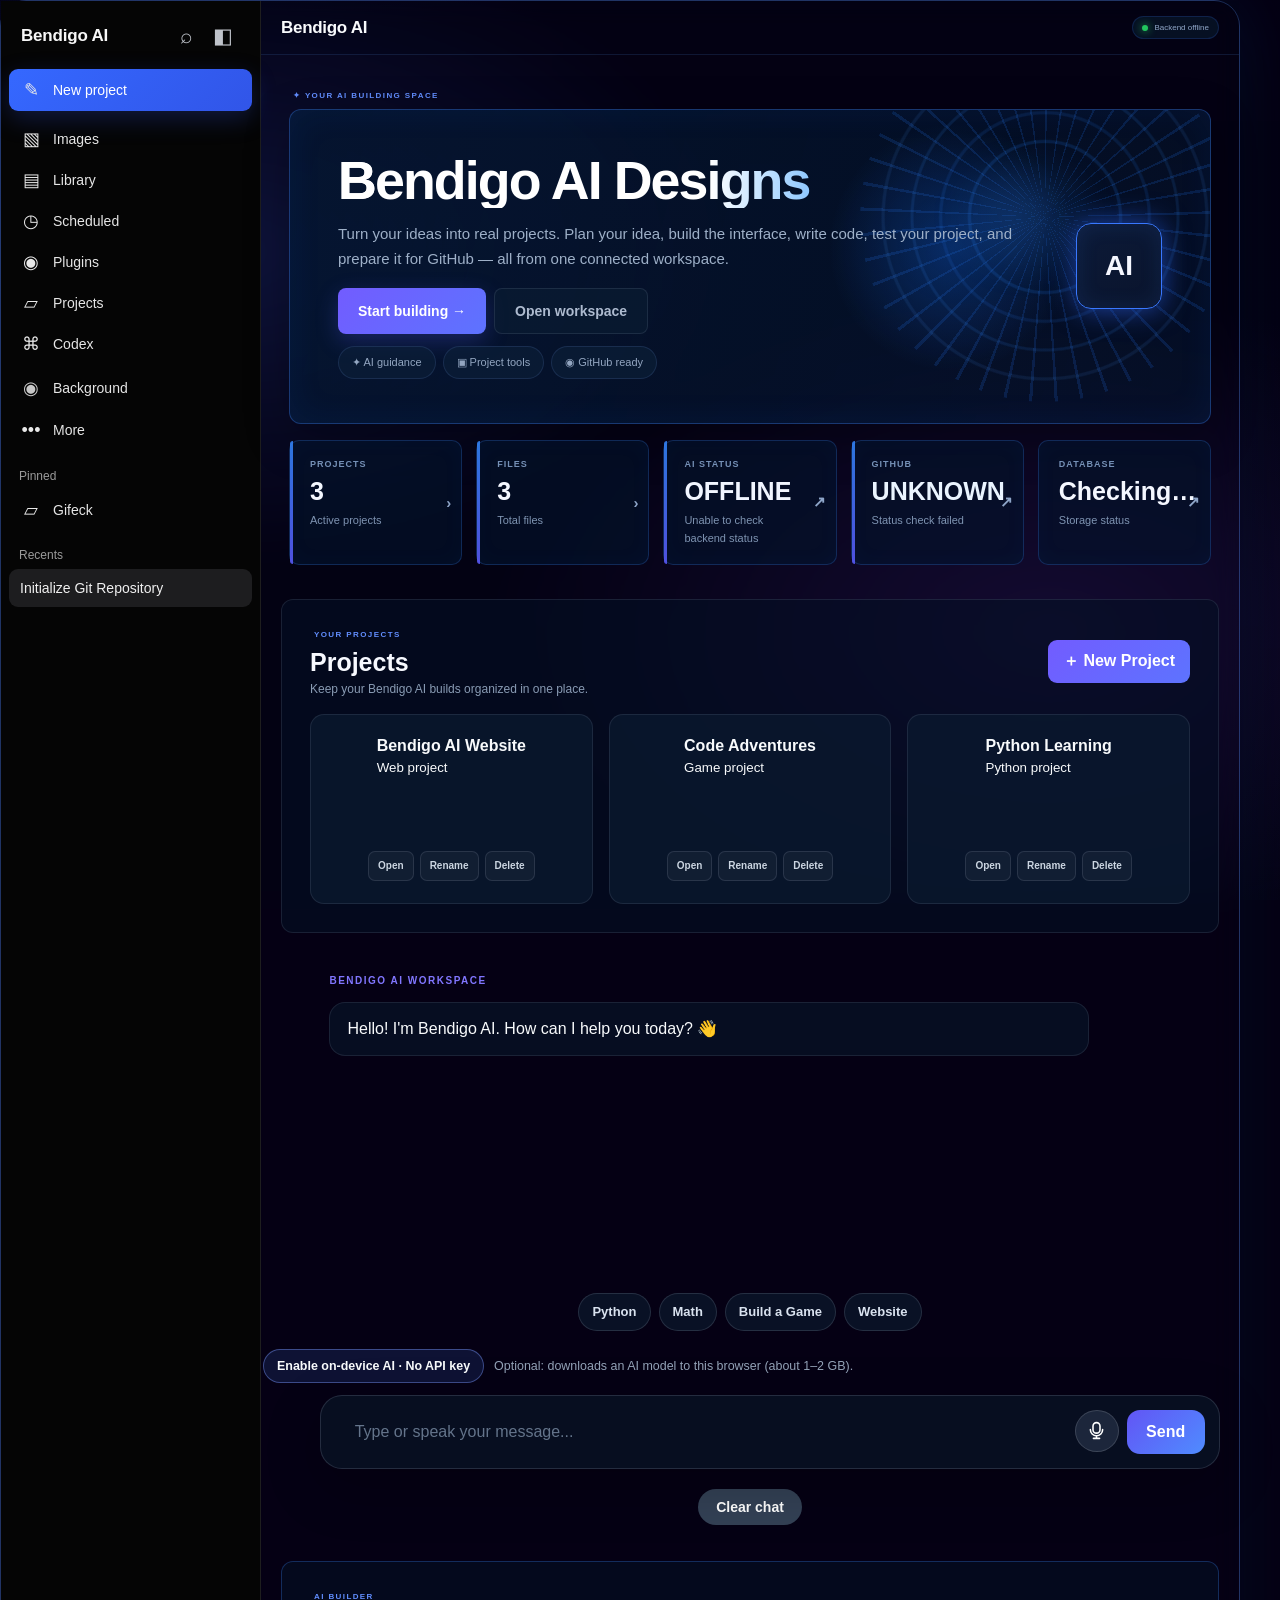
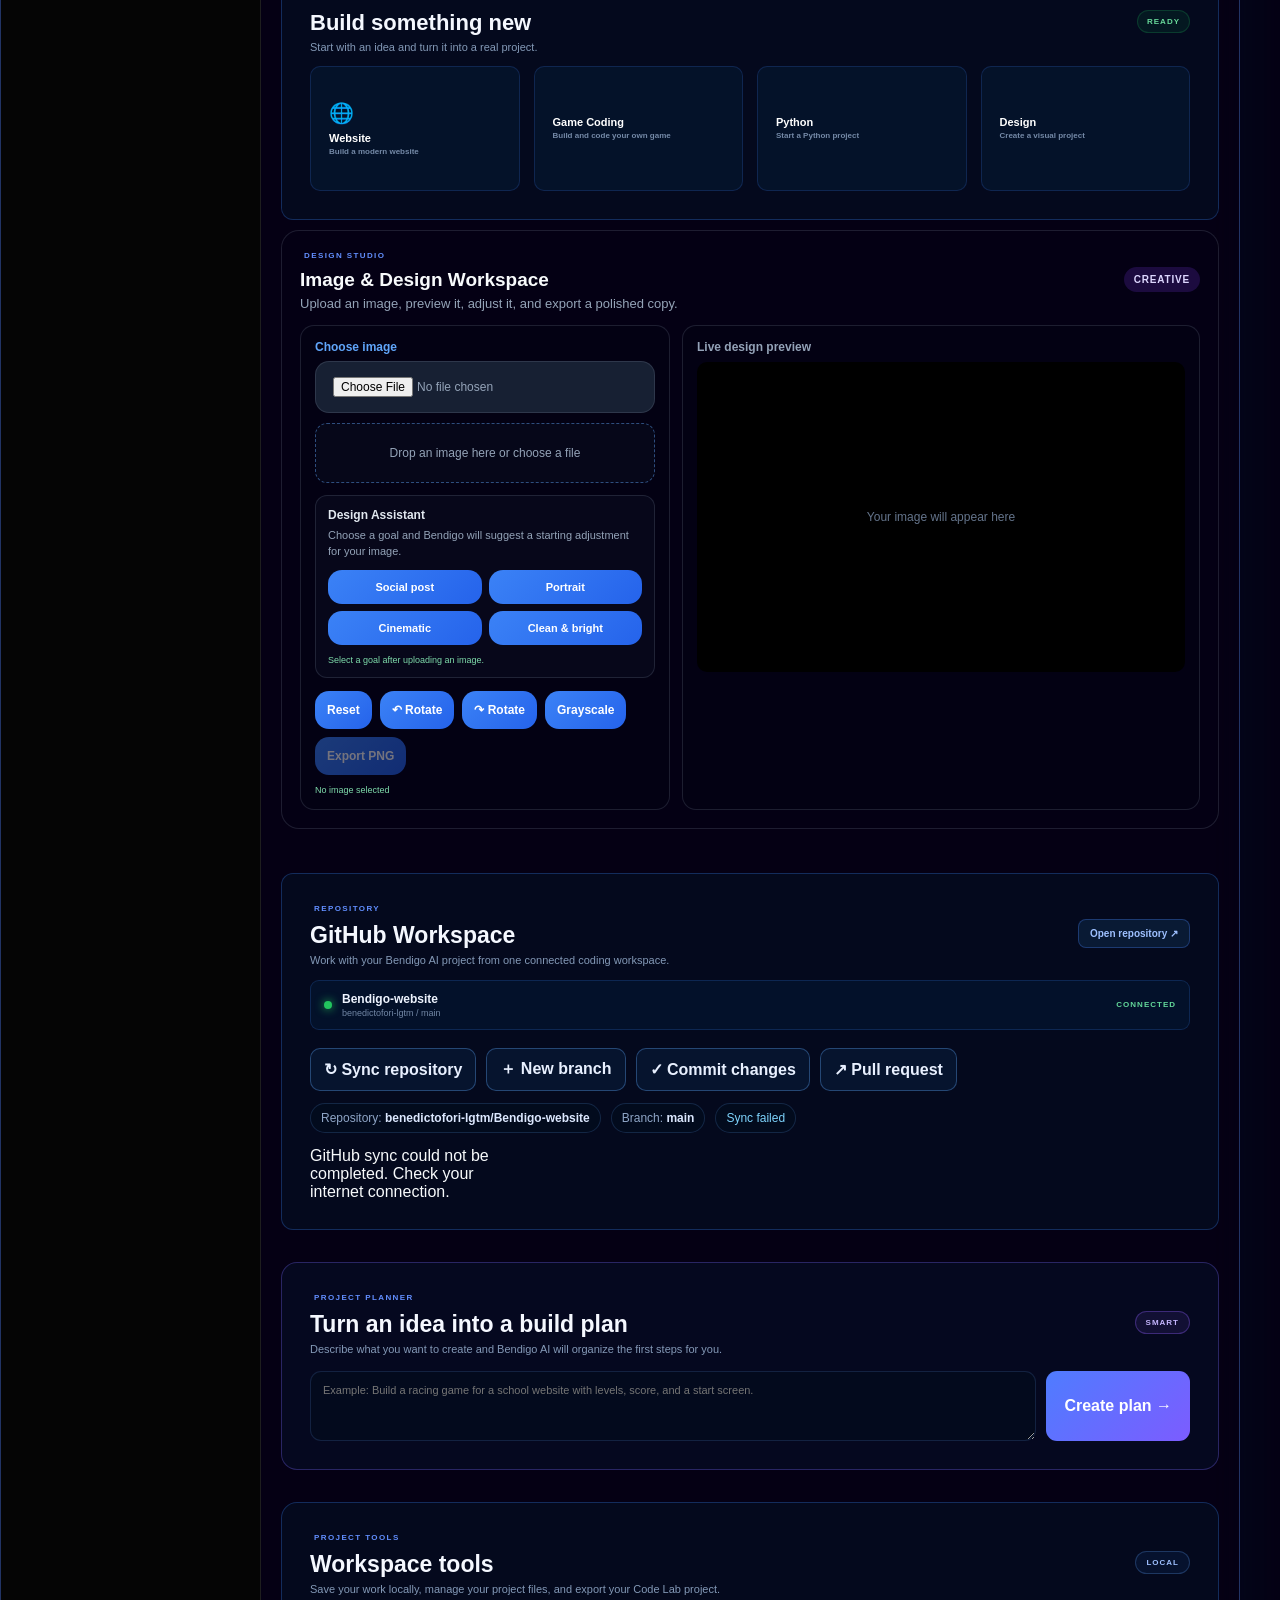
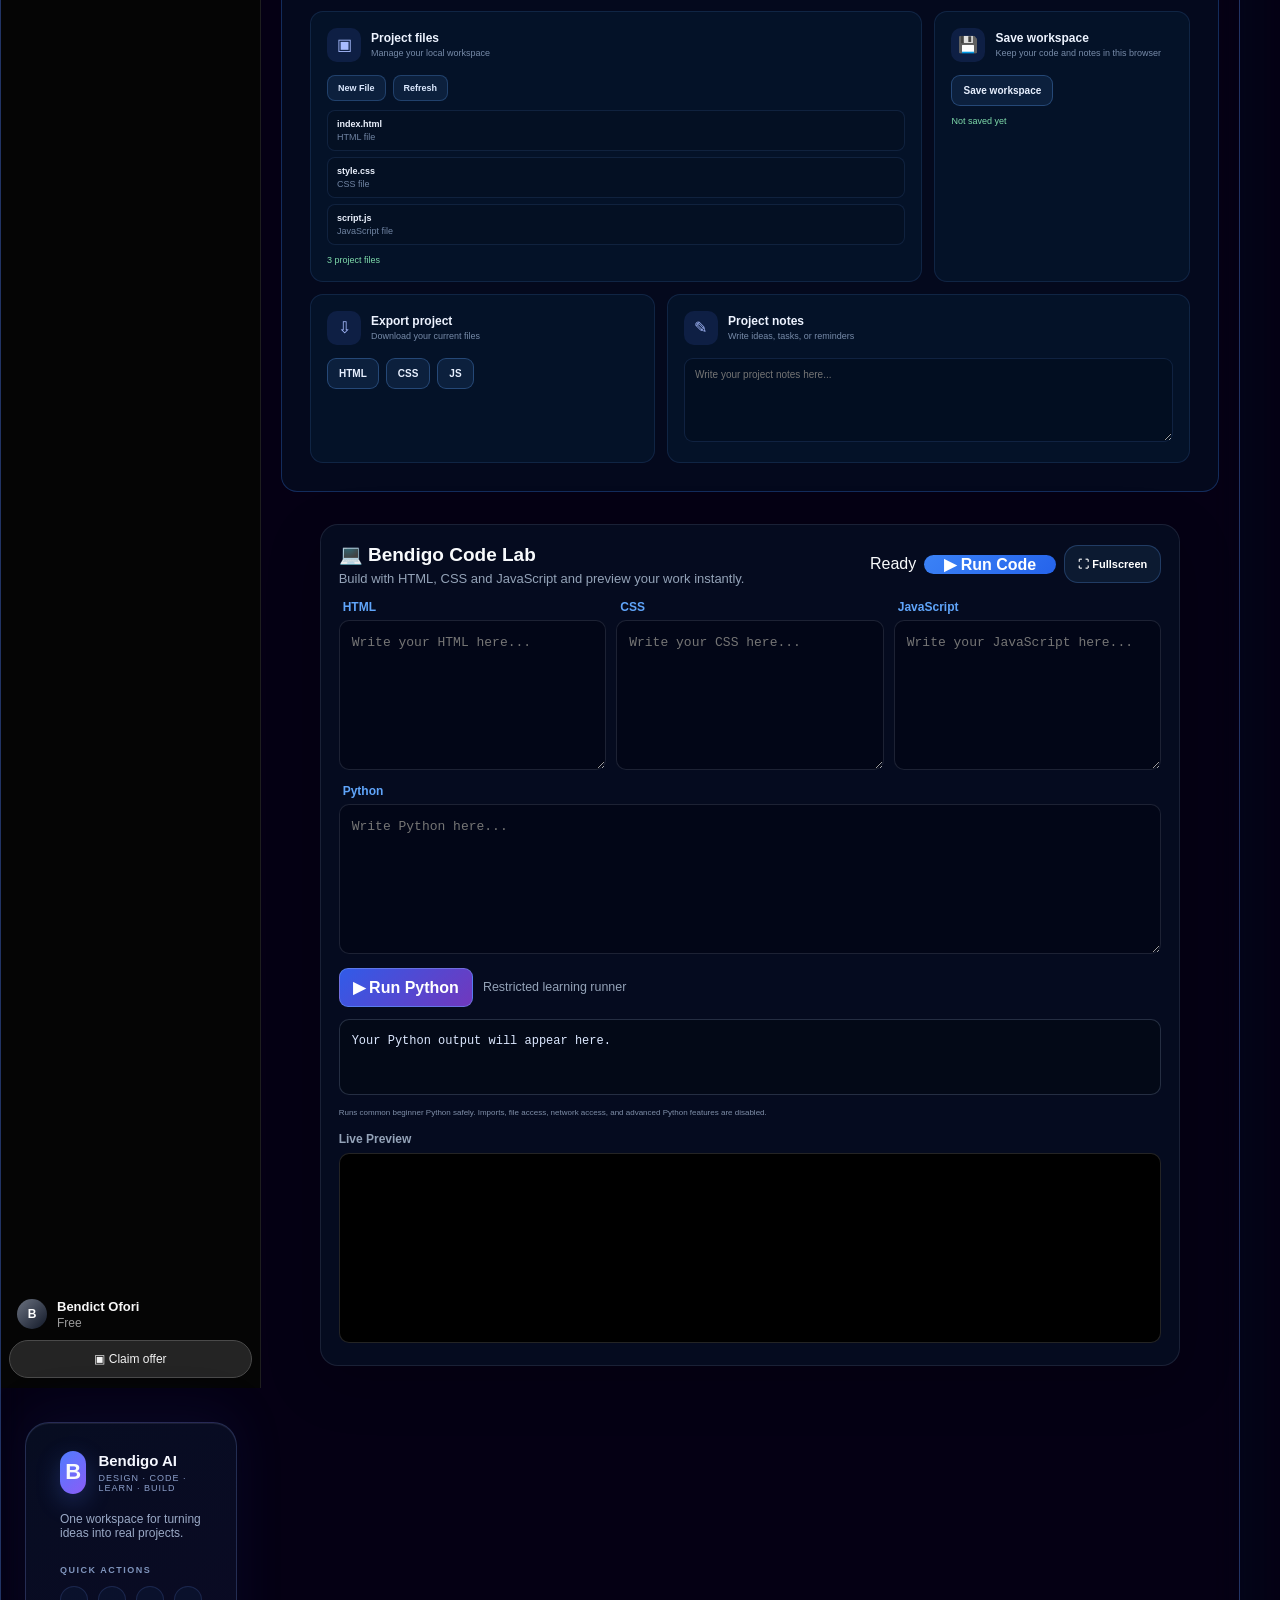
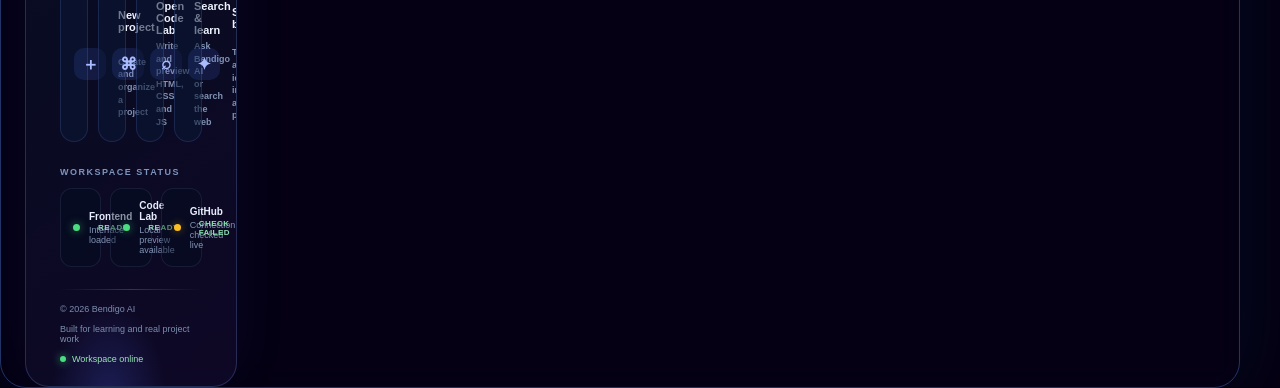
==== commit f1f351a5: "Refresh frontend after accurate AI status update" ====
--- a/index.html
+++ b/index.html
@@ -172,6 +172,6 @@
     </div>
   </div>
 </section>
-<script src="script.js?v=f91724d"></script>
+<script src="script.js?v=277bc9a"></script>
 </body>
 </html>
